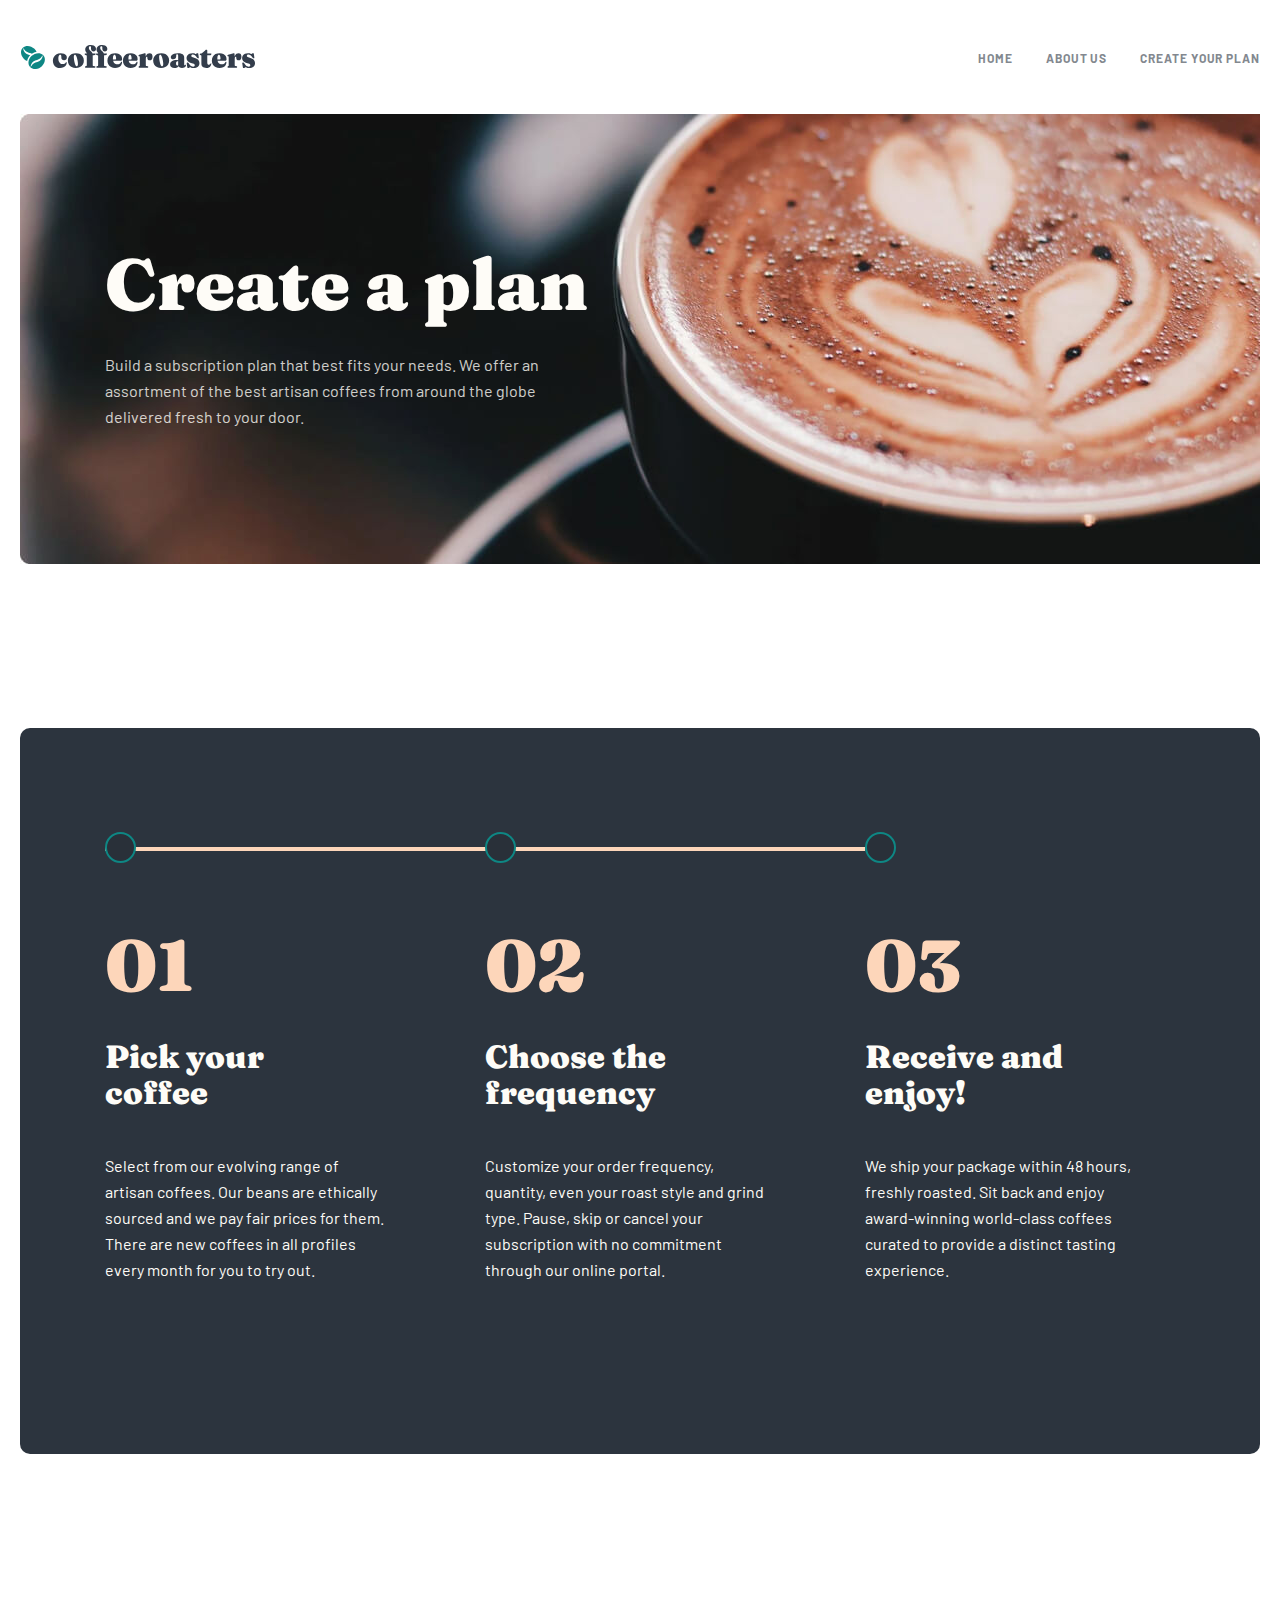
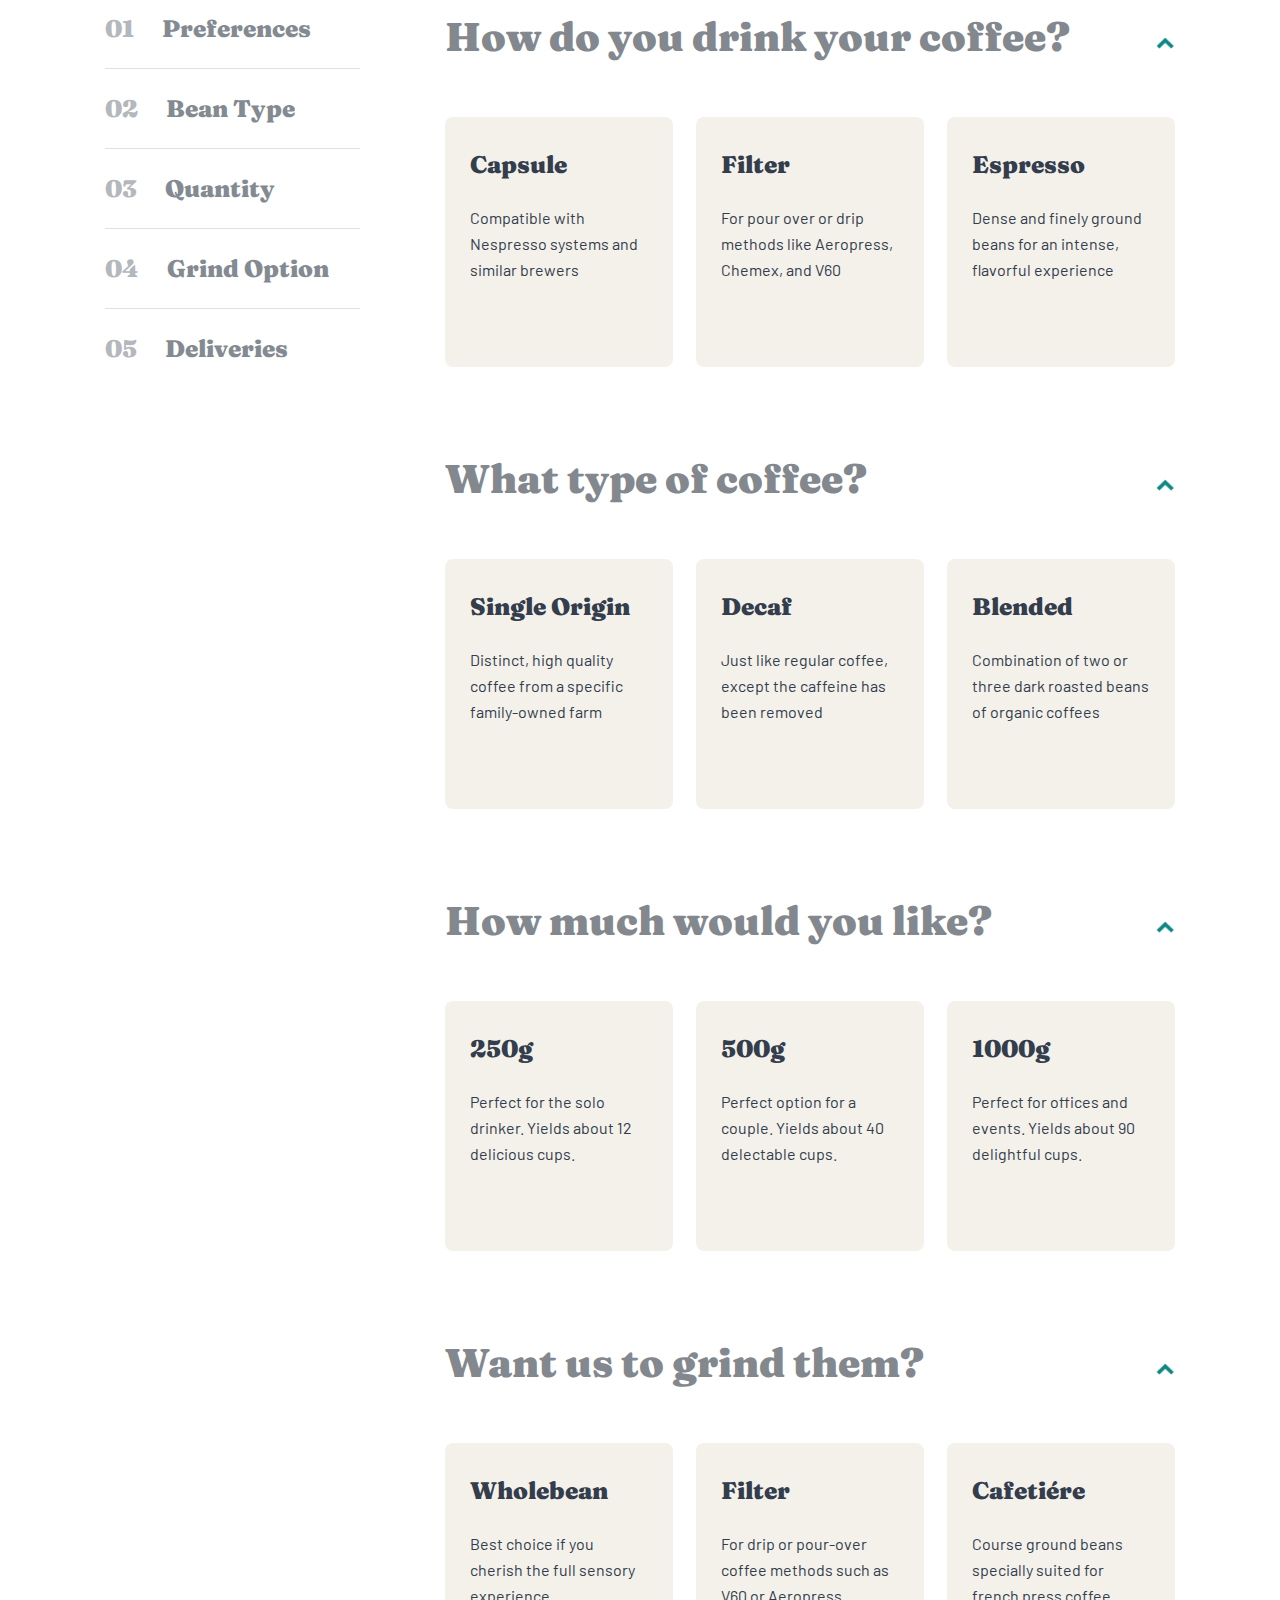
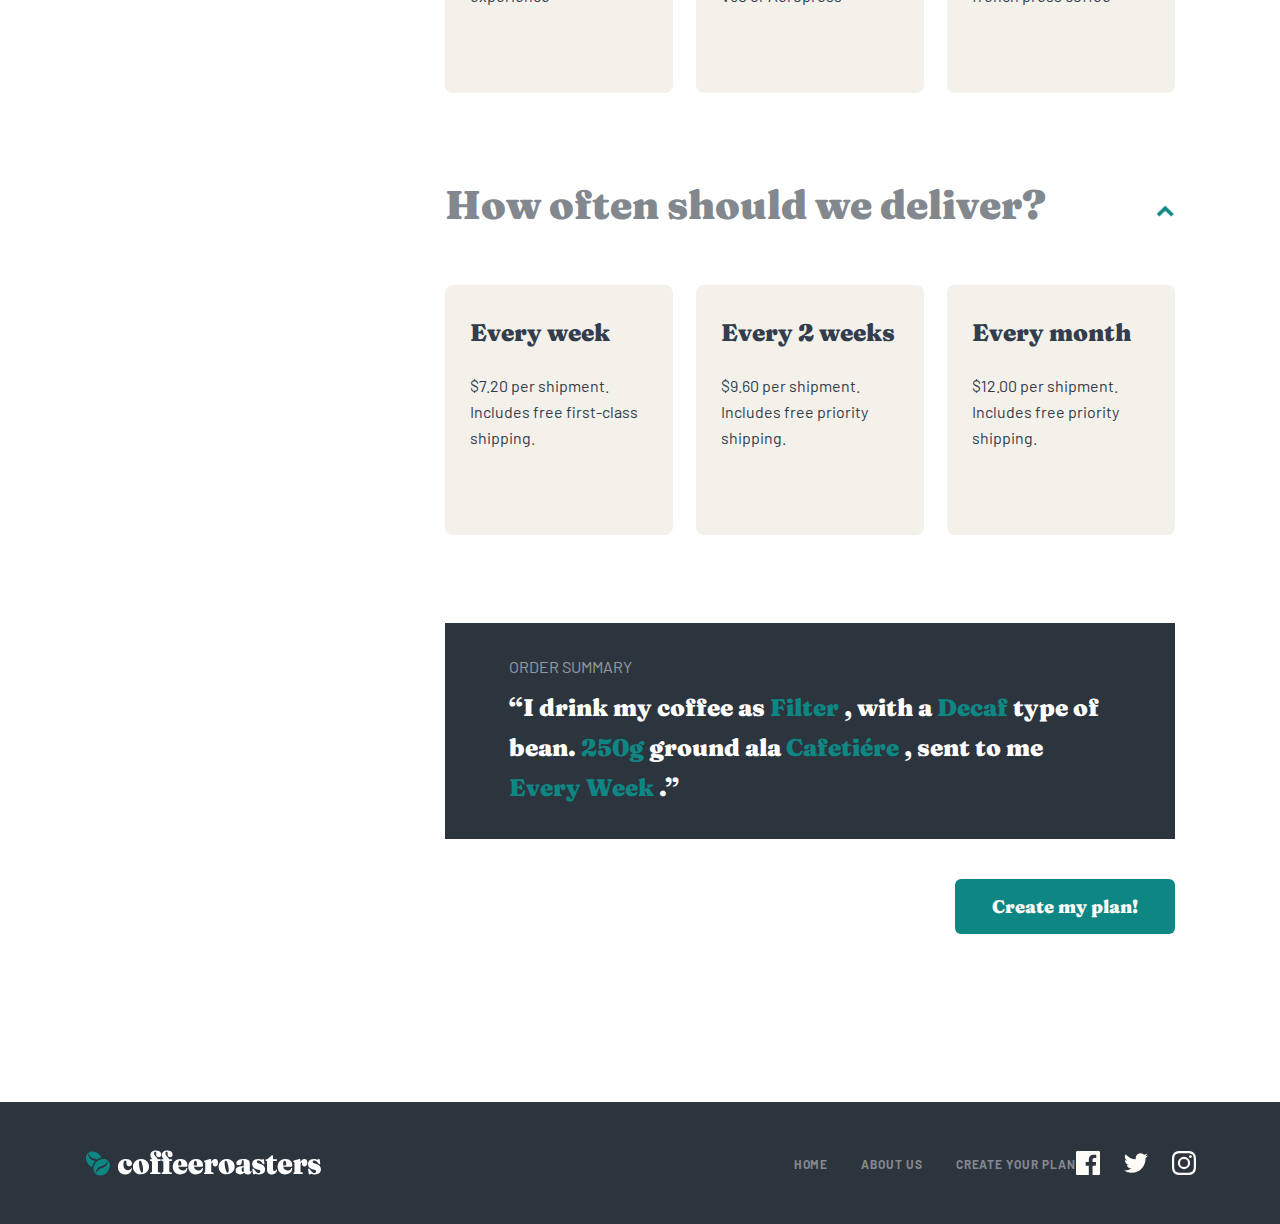
==== create-plan.html @ a774b713 "Add the full project" ====
<!DOCTYPE html>
<html lang="en">
  <head>
    <meta charset="UTF-8" />
    <meta http-equiv="X-UA-Compatible" content="IE=edge" />
    <meta name="viewport" content="width=device-width, initial-scale=1.0" />
    <link rel="stylesheet" href="./css/main.min.css" />
    <title>Document</title>
  </head>
  <body>
    <!-- header part -->
    <header class="header">
      <div class="container">
        <a class="site-logo-link" href="#"
          ><img
            class="site-logo"
            src="./images/logo.svg"
            alt="a logo of cofferoasters displayed two coffe beans"
            width="236"
            height="26"
        /></a>

        <nav class="nav-bar">
          <ul class="nav-bar__list">
            <li class="nav-bar__item">
              <a class="nav-bar__link" href="./index.html">home</a>
            </li>
            <li class="nav-bar__item">
              <a class="nav-bar__link" href="./about-us.html">about us</a>
            </li>
            <li class="nav-bar__item">
              <a class="nav-bar__link" href="/create-plan.html"
                >create your plan</a
              >
            </li>
          </ul>
        </nav>
      </div>
    </header>

    <!-- main part -->
    <main class="site-main">
      <!-- about us part -->
      <section class="create-plan-intro">
        <div class="container">
          <div class="create-plan-wrapper">
            <h2 class="create-plan__heading">Create a plan</h2>

            <p class="create-plan__paragraph">
              Build a subscription plan that best fits your needs. We offer an
              assortment of the best artisan coffees from around the globe
              delivered fresh to your door.
            </p>
          </div>
        </div>
      </section>

      <!-- planning part -->
      <section class="create-planning">
        <div class="container">
          <div class="create-planning-wrapper">
            <ol class="create-planning__list">
              <li class="create-planning__item">
                <span class="create-planning__item__span">01</span>

                <h3 class="create-planning__item__heading">Pick your coffee</h3>

                <p class="create-planning__item__paragraph">
                  Select from our evolving range of artisan coffees. Our beans
                  are ethically sourced and we pay fair prices for them. There
                  are new coffees in all profiles every month for you to try
                  out.
                </p>
              </li>

              <li class="create-planning__item">
                <span class="create-planning__item__span">02</span>

                <h3 class="create-planning__item__heading">
                  Choose the frequency
                </h3>

                <p class="create-planning__item__paragraph">
                  Customize your order frequency, quantity, even your roast
                  style and grind type. Pause, skip or cancel your subscription
                  with no commitment through our online portal.
                </p>
              </li>

              <li class="create-planning__item">
                <span class="create-planning__item__span">03</span>

                <h3 class="create-planning__item__heading">
                  Receive and enjoy!
                </h3>

                <p class="create-planning__item__paragraph">
                  We ship your package within 48 hours, freshly roasted. Sit
                  back and enjoy award-winning world-class coffees curated to
                  provide a distinct tasting experience.
                </p>
              </li>
            </ol>
          </div>
        </div>
      </section>

      <!-- survey part -->
      <section class="survey">
        <div class="container">
          <div class="survey-wrapper">
            <ol class="survey__list">
              <li class="survey__item">
                <a class="survey__link" href="#preferences"
                  ><span class="survey__link__span">01</span>Preferences</a
                >
              </li>

              <li class="survey__item">
                <a class="survey__link" href="#bean-type"
                  ><span class="survey__link__span">02</span>Bean Type</a
                >
              </li>

              <li class="survey__item">
                <a class="survey__link" href="#quantity"
                  ><span class="survey__link__span">03</span>Quantity</a
                >
              </li>

              <li class="survey__item">
                <a class="survey__link" href="#grind-option"
                  ><span class="survey__link__span">04</span>Grind Option</a
                >
              </li>

              <li class="survey__item">
                <a class="survey__link" href="#deliveries"
                  ><span class="survey__link__span">05</span>Deliveries</a
                >
              </li>
            </ol>

            <!-- survey__checkbox part -->
            <div class="survey-form-wrapper">
              <form class="survey-form">
                <!-- how do you drink your coffee -->
                <div class="survey-form__wrapper" id="preferences">
                  <h2 class="survey-form__heading">
                    How do you drink your coffee?
                  </h2>
                  <div class="survey-form-input-wrapper">
                    <div class="survey-form__input-wrapper">
                      <input
                        class="survey-form__input visually-hidden"
                        type="radio"
                        name="how-drink_choice"
                        value="capsule"
                        id="capsule"
                      />
                      <label class="survey-form__label" for="capsule">
                        <span class="survey-form__input-name">Capsule</span>
                        <span class="survey-form__input-text"
                          >Compatible with Nespresso systems and similar
                          brewers</span
                        >
                      </label>
                    </div>

                    <div class="survey-form__input-wrapper">
                      <input
                        class="survey-form__input visually-hidden"
                        type="radio"
                        name="how-drink_choice"
                        value="filter"
                        id="filter"
                      />
                      <label class="survey-form__label" for="filter">
                        <span class="survey-form__input-name">Filter</span>
                        <span class="survey-form__input-text"
                          >For pour over or drip methods like Aeropress, Chemex,
                          and V60</span
                        >
                      </label>
                    </div>

                    <div class="survey-form__input-wrapper">
                      <input
                        class="survey-form__input visually-hidden"
                        type="radio"
                        name="how-drink_choice"
                        value="espresso"
                        id="espresso"
                      />
                      <label class="survey-form__label" for="espresso">
                        <span class="survey-form__input-name">Espresso</span>
                        <span class="survey-form__input-text"
                          >Dense and finely ground beans for an intense,
                          flavorful experience</span
                        >
                      </label>
                    </div>
                  </div>
                </div>
                <!-- what type of coffee? -->
                <div class="survey-form__wrapper" id="bean-type">
                  <h2 class="survey-form__heading">What type of coffee?</h2>
                  <div class="survey-form-input-wrapper">
                    <div class="survey-form__input-wrapper">
                      <input
                        class="survey-form__input visually-hidden"
                        type="radio"
                        name="what-type_choice"
                        value="single-origin"
                        id="single-origin"
                      />
                      <label class="survey-form__label" for="single-origin">
                        <span class="survey-form__input-name"
                          >Single Origin</span
                        >
                        <span class="survey-form__input-text"
                          >Distinct, high quality coffee from a specific
                          family-owned farm</span
                        >
                      </label>
                    </div>

                    <div class="survey-form__input-wrapper">
                      <input
                        class="survey-form__input visually-hidden"
                        type="radio"
                        name="what-type_choice"
                        value="decaf"
                        id="decaf"
                      />
                      <label class="survey-form__label" for="decaf">
                        <span class="survey-form__input-name">Decaf</span>
                        <span class="survey-form__input-text"
                          >Just like regular coffee, except the caffeine has
                          been removed</span
                        >
                      </label>
                    </div>

                    <div class="survey-form__input-wrapper">
                      <input
                        class="survey-form__input visually-hidden"
                        type="radio"
                        name="what-type_choice"
                        value="blended"
                        id="blended"
                      />
                      <label class="survey-form__label" for="blended">
                        <span class="survey-form__input-name">Blended</span>
                        <span class="survey-form__input-text"
                          >Combination of two or three dark roasted beans of
                          organic coffees</span
                        >
                      </label>
                    </div>
                  </div>
                </div>
                <!-- how much would you like -->
                <div class="survey-form__wrapper" id="quantity">
                  <h2 class="survey-form__heading">How much would you like?</h2>
                  <div class="survey-form-input-wrapper">
                    <div class="survey-form__input-wrapper">
                      <input
                        class="survey-form__input visually-hidden"
                        type="radio"
                        name="how-much_choice"
                        value="250g"
                        id="250g"
                      />
                      <label class="survey-form__label" for="250g">
                        <span class="survey-form__input-name">250g</span>
                        <span class="survey-form__input-text"
                          >Perfect for the solo drinker. Yields about 12
                          delicious cups.</span
                        >
                      </label>
                    </div>

                    <div class="survey-form__input-wrapper">
                      <input
                        class="survey-form__input visually-hidden"
                        type="radio"
                        name="how-much_choice"
                        value="500g"
                        id="500g"
                      />
                      <label class="survey-form__label" for="500g">
                        <span class="survey-form__input-name">500g</span>
                        <span class="survey-form__input-text"
                          >Perfect option for a couple. Yields about 40
                          delectable cups.</span
                        >
                      </label>
                    </div>

                    <div class="survey-form__input-wrapper">
                      <input
                        class="survey-form__input visually-hidden"
                        type="radio"
                        name="how-much_choice"
                        value="1000g"
                        id="1000g"
                      />
                      <label class="survey-form__label" for="1000g">
                        <span class="survey-form__input-name">1000g</span>
                        <span class="survey-form__input-text"
                          >Perfect for offices and events. Yields about 90
                          delightful cups.</span
                        >
                      </label>
                    </div>
                  </div>
                </div>
                <!-- want us to grind them -->
                <div class="survey-form__wrapper" id="grind-option">
                  <h2 class="survey-form__heading">Want us to grind them?</h2>
                  <div class="survey-form-input-wrapper">
                    <div class="survey-form__input-wrapper">
                      <input
                        class="survey-form__input visually-hidden"
                        type="radio"
                        name="want-to-grind_choice"
                        value="wholebean"
                        id="wholebean"
                      />
                      <label class="survey-form__label" for="wholebean">
                        <span class="survey-form__input-name">Wholebean</span>
                        <span class="survey-form__input-text"
                          >Best choice if you cherish the full sensory
                          experience</span
                        >
                      </label>
                    </div>

                    <div class="survey-form__input-wrapper">
                      <input
                        class="survey-form__input visually-hidden"
                        type="radio"
                        name="want-to-grind_choice"
                        value="filter-grind"
                        id="filter-grind"
                      />
                      <label class="survey-form__label" for="filter-grind">
                        <span class="survey-form__input-name">Filter</span>
                        <span class="survey-form__input-text"
                          >For drip or pour-over coffee methods such as V60 or
                          Aeropress</span
                        >
                      </label>
                    </div>

                    <div class="survey-form__input-wrapper">
                      <input
                        class="survey-form__input visually-hidden"
                        type="radio"
                        name="want-to-grind_choice"
                        value="cafetiere"
                        id="cafetiere"
                      />
                      <label class="survey-form__label" for="cafetiere">
                        <span class="survey-form__input-name">Cafetiére</span>
                        <span class="survey-form__input-text"
                          >Course ground beans specially suited for french press
                          coffee</span
                        >
                      </label>
                    </div>
                  </div>
                </div>
                <!-- how often should we deliver?-->
                <div class="survey-form__wrapper" id="deliveries">
                  <h2 class="survey-form__heading">
                    How often should we deliver?
                  </h2>
                  <div class="survey-form-input-wrapper">
                    <div class="survey-form__input-wrapper">
                      <input
                        class="survey-form__input visually-hidden"
                        type="radio"
                        name="how-often_choice"
                        value="every-week"
                        id="every-week"
                      />
                      <label class="survey-form__label" for="every-week">
                        <span class="survey-form__input-name">Every week</span>
                        <span class="survey-form__input-text"
                          >$7.20 per shipment. Includes free first-class
                          shipping.</span
                        >
                      </label>
                    </div>

                    <div class="survey-form__input-wrapper">
                      <input
                        class="survey-form__input visually-hidden"
                        type="radio"
                        name="how-often_choice"
                        value="every-two-weeks"
                        id="every-two-weeks"
                      />
                      <label class="survey-form__label" for="every-two-weeks">
                        <span class="survey-form__input-name"
                          >Every 2 weeks</span
                        >
                        <span class="survey-form__input-text"
                          >$9.60 per shipment. Includes free priority
                          shipping.</span
                        >
                      </label>
                    </div>

                    <div class="survey-form__input-wrapper">
                      <input
                        class="survey-form__input visually-hidden"
                        type="radio"
                        name="how-often_choice"
                        value="every-month"
                        id="every-month"
                      />
                      <label class="survey-form__label" for="every-month">
                        <span class="survey-form__input-name">Every month</span>
                        <span class="survey-form__input-text"
                          >$12.00 per shipment. Includes free priority
                          shipping.</span
                        >
                      </label>
                    </div>
                  </div>
                </div>

                <!-- order-summary -->
                <div class="order-summary-wrapper">
                  <p class="order-summary__paragraph">Order Summary</p>

                  <blockquote class="order-summary__blockquote">
                    “I drink my coffee as
                    <span class="order-summary__span">Filter</span> , with a
                    <span class="order-summary__span">Decaf</span>
                    type of bean.
                    <span class="order-summary__span">250g</span> ground ala
                    <span class="order-summary__span">Cafetiére</span> , sent to
                    me <span class="order-summary__span">Every Week</span> .”
                  </blockquote>
                </div>

                <button class="survey-form__button" type="submit">
                  Create my plan!
                </button>
              </form>
            </div>
          </div>
        </div>
      </section>
    </main>
    <!-- footer part -->
    <footer class="footer">
      <div class="container container-small">
        <div class="footer-wrapper">
          <a class="site-logo-link" href="#">
            <img
              class="site-logo"
              src="./images/footer-logo.svg"
              alt="a logo of cofferoasters displayed two coffe beans"
              width="236"
              height="26"
            />
          </a>

          <nav class="nav-bar footer__nav-bar">
            <ul class="nav-bar__list footer__nav-bar__list">
              <li class="nav-bar__item">
                <a
                  class="nav-bar__link footer__nav-bar__link"
                  href="./index.html"
                  >home</a
                >
              </li>
              <li class="nav-bar__item">
                <a
                  class="nav-bar__link footer__nav-bar__link"
                  href="./about-us.html"
                  >about us</a
                >
              </li>
              <li class="nav-bar__item">
                <a
                  class="nav-bar__link footer__nav-bar__link"
                  href="./create-plan.html"
                  >create your plan</a
                >
              </li>
            </ul>
          </nav>

          <ul class="footer__social-list">
            <li class="footer__social-item">
              <a class="footer__social-link" href="#"
                ><img
                  class="footer__social-logo"
                  src="./images/footer-part/facebook.svg"
                  alt="a logo of Facebook"
                  width="24"
                  height="24"
              /></a>
            </li>

            <li class="footer__social-item">
              <a class="footer__social-link" href="#"
                ><img
                  class="footer__social-logo"
                  src="./images/footer-part/twitter.svg"
                  alt="a logo of Twitter"
                  width="24"
                  height="20"
              /></a>
            </li>

            <li class="footer__social-item">
              <a class="footer__social-link" href="#"
                ><img
                  class="footer__social-logo"
                  src="./images/footer-part/instagram.svg"
                  alt="a logo of Instagram"
                  width="24"
                  height="24"
              /></a>
            </li>
          </ul>
        </div>
      </div>
      <!-- footer container -->
    </footer>
  </body>
</html>
---- css/main.min.css ----
*,*::after,*::before{-webkit-box-sizing:border-box;box-sizing:border-box}html{height:100%}body{display:-webkit-box;display:-ms-flexbox;display:flex;-webkit-box-orient:vertical;-webkit-box-direction:normal;-ms-flex-direction:column;flex-direction:column;height:100%;padding:0;margin:0;font-family:Barlow, "Gill Sans", "Gill Sans MT", Calibri, "Trebuchet MS", sans-serif}img{vertical-align:middle}.visually-hidden{clip:rect(0 0 0 0);-webkit-clip-path:inset(50%);clip-path:inset(50%);height:1px;overflow:hidden;position:absolute;white-space:nowrap;width:1px}.container{width:100%;max-width:1320px;padding:0 20px;margin:0 auto}.site-main{-webkit-box-flex:1;-ms-flex-positive:1;flex-grow:1}@font-face{font-family:"Barlow";font-style:normal;font-weight:400;src:local(""),url("../fonts/barlow-v5-latin-regular.woff2") format("woff2"),url("../fonts/barlow-v5-latin-regular.woff") format("woff")}@font-face{font-family:"Barlow";font-style:normal;font-weight:700;src:local(""),url("../fonts/barlow-v5-latin-700.woff2") format("woff2"),url("../fonts/barlow-v5-latin-700.woff") format("woff")}@font-face{font-family:"Fraunces";font-style:normal;font-weight:400;src:local(""),url("../fonts/fraunces-v10-latin-regular.woff2") format("woff2"),url("../fonts/fraunces-v10-latin-regular.woff") format("woff")}@font-face{font-family:"Fraunces";font-style:normal;font-weight:900;src:local(""),url("../fonts/fraunces-v10-latin-900.woff2") format("woff2"),url("../fonts/fraunces-v10-latin-900.woff") format("woff")}/*! normalize.css v8.0.1 | MIT License | github.com/necolas/normalize.css */html{line-height:1.15;-webkit-text-size-adjust:100%}body{margin:0}main{display:block}h1{font-size:2em;margin:.67em 0}hr{-webkit-box-sizing:content-box;box-sizing:content-box;height:0;overflow:visible}pre{font-family:monospace,monospace;font-size:1em}a{background-color:transparent}abbr[title]{border-bottom:none;text-decoration:underline;-webkit-text-decoration:underline dotted;text-decoration:underline dotted}b,strong{font-weight:bolder}code,kbd,samp{font-family:monospace,monospace;font-size:1em}small{font-size:80%}sub,sup{font-size:75%;line-height:0;position:relative;vertical-align:baseline}sub{bottom:-.25em}sup{top:-.5em}img{border-style:none}button,input,optgroup,select,textarea{font-family:inherit;font-size:100%;line-height:1.15;margin:0}button,input{overflow:visible}button,select{text-transform:none}[type=button],[type=reset],[type=submit],button{-webkit-appearance:button}[type=button]::-moz-focus-inner,[type=reset]::-moz-focus-inner,[type=submit]::-moz-focus-inner,button::-moz-focus-inner{border-style:none;padding:0}[type=button]:-moz-focusring,[type=reset]:-moz-focusring,[type=submit]:-moz-focusring,button:-moz-focusring{outline:1px dotted ButtonText}fieldset{padding:.35em .75em .625em}legend{-webkit-box-sizing:border-box;box-sizing:border-box;color:inherit;display:table;max-width:100%;padding:0;white-space:normal}progress{vertical-align:baseline}textarea{overflow:auto}[type=checkbox],[type=radio]{-webkit-box-sizing:border-box;box-sizing:border-box;padding:0}[type=number]::-webkit-inner-spin-button,[type=number]::-webkit-outer-spin-button{height:auto}[type=search]{-webkit-appearance:textfield;outline-offset:-2px}[type=search]::-webkit-search-decoration{-webkit-appearance:none}::-webkit-file-upload-button{-webkit-appearance:button;font:inherit}details{display:block}summary{display:list-item}template{display:none}[hidden]{display:none}.header{padding:44px 0}.header .container{display:-webkit-box;display:-ms-flexbox;display:flex;-webkit-box-align:center;-ms-flex-align:center;align-items:center}.site-logo-link{z-index:12;width:100px;max-width:236px;margin-right:auto}.site-logo{vertical-align:middle}.nav-bar__list{display:-webkit-box;display:-ms-flexbox;display:flex;margin:0;padding:0;list-style-type:none}.nav-bar__link{margin-left:33px;text-decoration:none;font-style:normal;font-weight:bold;font-size:12px;line-height:15px;letter-spacing:0.923077px;text-transform:uppercase;color:#83888f}.hamburger-btn{z-index:13;background-color:transparent;border:none;cursor:pointer;display:none}.exit-icon{display:none}@media only screen and (max-width: 610px){.site-logo{width:163px;height:18px}.nav-bar__list{display:none}.hamburger-btn{display:block}.header--adaptive .nav-bar{display:block;position:fixed;z-index:10;top:0;right:0;left:0;bottom:0;padding-top:130px;background:-webkit-gradient(linear, left top, left bottom, from(rgba(254,252,247,0.504981)), color-stop(55.94%, #fefcf7));background:linear-gradient(180deg, rgba(254,252,247,0.504981) 0%, #fefcf7 55.94%);-webkit-transform:matrix(1, 0, 0, -1, 0, 0);transform:matrix(1, 0, 0, -1, 0, 0)}.header--adaptive .nav-bar__list{display:-webkit-box;display:-ms-flexbox;display:flex;-webkit-box-orient:vertical;-webkit-box-direction:normal;-ms-flex-direction:column;flex-direction:column;-webkit-transform:rotateX(180deg);transform:rotateX(180deg);text-align:center}.header--adaptive .nav-bar .nav-bar__link{z-index:15;display:inline-block;margin:0;margin-bottom:32px;font-family:Fraunces, "Times New Roman", Times, serif;font-style:normal;font-weight:900;font-size:24px;line-height:32px;text-align:center;color:#333d4b}.header--adaptive .hamburger-icon{display:none}.header--adaptive .exit-icon{display:block}}.intro-wrapper{margin-bottom:136px;padding:117px 0;padding-left:85px;background-image:url(../images/intro-background.jpg);background-repeat:no-repeat;background-size:cover;background-position:top;border-radius:10px}.intro__heading{width:100%;max-width:493px;margin:0;margin-bottom:32px;padding:0;font-family:Fraunces, "Times New Roman", Times, serif;font-style:normal;font-weight:900;font-size:72px;line-height:72px;color:#fefcf7}.intro__paragraph{width:100%;max-width:400px;margin:0;margin-bottom:56px;padding:0;font-style:normal;font-weight:normal;font-size:16px;line-height:26px;color:#fefcf7;mix-blend-mode:normal;opacity:0.8}.planning-link{display:inline-block;padding:15px 31px;font-family:Fraunces, "Times New Roman", Times, serif;font-style:normal;font-weight:900;font-size:18px;line-height:25px;text-decoration:none;text-align:center;color:#fefcf7;background:#0e8784;border-radius:6px}@media only screen and (-webkit-min-device-pixel-ratio: 2), only screen and (min--moz-device-pixel-ratio: 2), only screen and (min-device-pixel-ratio: 2), only screen and (min-resolution: 192dpi), only screen and (min-resolution: 2dppx){.intro-wrapper{background-image:url(../images/intro-background@2x.jpg)}}@media only screen and (max-width: 768px){.intro-wrapper{margin-bottom:144px;padding:104px 58px}.intro__heading{font-size:48px;line-height:48px;margin-bottom:24px}.intro__paragraph{margin-bottom:40px;font-size:15px;line-height:25px}}@media only screen and (max-width: 500px){.intro-wrapper{margin-bottom:120px;padding:100px 24px}.intro__heading{font-size:40px;line-height:40px}.intro__paragraph{font-size:15px;line-height:25px}.planning-link{display:block;margin:0 auto;width:217px}}@media only screen and (max-width: 375px){.intro__heading{font-size:32px;line-height:32px}}.collection{margin-bottom:158px}.container-small{width:100%;max-width:1151px}.collection__list{padding:0;margin:0 -15px;padding-top:126px;display:-webkit-box;display:-ms-flexbox;display:flex;-ms-flex-wrap:wrap;flex-wrap:wrap;-webkit-box-align:end;-ms-flex-align:end;align-items:flex-end;-webkit-box-pack:center;-ms-flex-pack:center;justify-content:center;list-style:none;background-image:url(../images/collection-part/collection-background.svg);background-repeat:no-repeat;background-size:contain;background-position:top 0}.collection__item{margin:0 15px;margin-bottom:30px}.collection__image{vertical-align:middle;margin-bottom:48px}.item-info-wrapper{width:100%;max-width:253px}.collection__heading{margin:0;margin:24px 0;padding:0;font-family:Fraunces, "Times New Roman", Times, serif;font-style:normal;font-weight:900;font-size:24px;line-height:32px;text-align:center;color:#333d4b;text-shadow:0px 4px 4px rgba(0,0,0,0.25)}.collection__paragraph{margin:0;padding:0;font-style:normal;font-weight:normal;font-size:16px;line-height:26px;text-align:center;color:#333d4b}@media only screen and (max-width: 768px){.collection{margin-bottom:129px}.container-small{width:100%;max-width:689px}.collection__list{-webkit-box-orient:vertical;-webkit-box-direction:normal;-ms-flex-direction:column;flex-direction:column;-webkit-box-align:center;-ms-flex-align:center;align-items:center;padding-top:70px}.collection__item{display:-webkit-box;display:-ms-flexbox;display:flex;text-align:center}.collection__image{margin:0;margin-right:36px}.item-info-wrapper{width:100%;max-width:282px;vertical-align:middle}.collection__paragraph{font-size:15px;line-height:25px}}@media only screen and (max-width: 460px){.collection{margin-bottom:120px}.container-small{width:100%;max-width:335px}.collection__list{-webkit-box-orient:vertical;-webkit-box-direction:normal;-ms-flex-direction:column;flex-direction:column;-webkit-box-align:center;-ms-flex-align:center;align-items:center;padding-top:85px}.collection__item{display:-webkit-box;display:-ms-flexbox;display:flex;-webkit-box-orient:vertical;-webkit-box-direction:normal;-ms-flex-direction:column;flex-direction:column;-webkit-box-align:center;-ms-flex-align:center;align-items:center;margin-bottom:48px}.collection__image{width:100%;max-width:200px;height:100%;max-height:151px;margin:0;margin-bottom:24px}.item-info-wrapper{width:100%;max-width:282px;vertical-align:middle}.collection__heading{margin:0;margin-bottom:16px}.collection__paragraph{font-size:15px;line-height:25px}}.about-us-wrapper{margin-bottom:168px;padding:137px 85px;background-image:url(../images/about-us-page/about-us-intro.jpg);background-repeat:no-repeat;background-size:cover;border-radius:10px}.about-us__heading{margin:0;margin-bottom:24px;font-family:Fraunces, "Times New Roman", Times, serif;font-style:normal;font-weight:900;font-size:40px;line-height:48px;color:#fefcf7}.about-us__paragraph{margin:0;width:445px;font-size:16px;line-height:26px;color:#fefcf7}@media only screen and (-webkit-min-device-pixel-ratio: 2), only screen and (min--moz-device-pixel-ratio: 2), only screen and (min-device-pixel-ratio: 2), only screen and (min-resolution: 192dpi), only screen and (min-resolution: 2dppx){.about-us-wrapper{background-image:url(../../images/about-us-page/about-us-intro@2x.jpg)}}.commitment-wrapper{display:-webkit-box;display:-ms-flexbox;display:flex;-webkit-box-align:center;-ms-flex-align:center;align-items:center;-webkit-box-pack:justify;-ms-flex-pack:justify;justify-content:space-between;margin-bottom:244px;padding:0 85px}.commitment-wrapper::before{display:inline-block;width:445px;height:520px;background-image:url(../images/about-us-page/commitment-part.jpg);background-repeat:no-repeat;background-size:cover;content:""}.commitment-info-wrapper{width:540px}.commitment-info__heading{margin:0;margin-bottom:32px;font-family:Fraunces, "Times New Roman", Times, serif;font-style:normal;font-weight:900;font-size:40px;line-height:48px;color:#333d4b}.commitment-info__paragraph{margin:0;font-size:16px;line-height:26px;color:#333d4b;mix-blend-mode:normal;opacity:0.8}@media only screen and (-webkit-min-device-pixel-ratio: 2), only screen and (min--moz-device-pixel-ratio: 2), only screen and (min-device-pixel-ratio: 2), only screen and (min-resolution: 192dpi), only screen and (min-resolution: 2dppx){.commitment-wrapper::before{background-image:url(../images/about-us-page/commitment-part@2x.jpg)}}.features{margin-bottom:351px}.features-wrapper{position:relative;z-index:1;padding-top:112px;padding-bottom:317px;background-color:#2c343e;border-radius:10px}.features__heading{margin:0;margin-bottom:32px;font-family:Fraunces, "Times New Roman", Times, serif;font-style:normal;font-weight:900;font-size:40px;line-height:48px;text-align:center;color:#fefcf7}.features__paragraph{margin:0 auto;width:100%;max-width:540px;font-style:normal;font-weight:normal;font-size:16px;line-height:26px;text-align:center;color:#fefcf7;mix-blend-mode:normal;opacity:0.8}.features__list{width:100%;position:absolute;left:50%;top:100%;-webkit-transform:translate(-50%, -50%);transform:translate(-50%, -50%);display:-webkit-box;display:-ms-flexbox;display:flex;-ms-flex-wrap:wrap;flex-wrap:wrap;-webkit-box-pack:center;-ms-flex-pack:center;justify-content:center;margin:0 auto;padding:0;list-style-type:none}.features__item{width:100%;max-width:350px;margin:0 15px;margin-bottom:24px;padding-top:72px;padding-right:48px;padding-left:48px;padding-bottom:48px;background:#0e8784;border-radius:8px}.features__item::before{display:block;margin:0 auto;width:72px;height:72px;margin-bottom:56px;background-repeat:no-repeat;background-size:contain;content:""}.quality::before{background-image:url(../images/features-part/coffee.svg)}.benefits::before{background-image:url(../images/features-part/prize.svg)}.shipping::before{background-image:url(../images/features-part/deliver.svg)}.features__item__heading{margin:0;margin-bottom:24px;font-family:Fraunces, "Times New Roman", Times, serif;font-style:normal;font-weight:900;font-size:24px;line-height:32px;text-align:center;color:#fefcf7}.features__item__paragraph{margin:0 auto;width:100%;max-width:255px;font-style:normal;font-weight:normal;font-size:16px;line-height:26px;text-align:center;color:#fefcf7}@media only screen and (max-width: 1179px){.features{margin-bottom:551px}.features-wrapper{padding-bottom:481px}}@media only screen and (max-width: 810px){.features{margin-bottom:531px}.features-wrapper{padding-top:71px;padding-left:74px;padding-right:74px}.features__heading{margin-bottom:24px;font-size:32px}.features__item__paragraph{margin-bottom:70px;font-size:15px;line-height:25px}.features__item{display:-webkit-box;display:-ms-flexbox;display:flex;-webkit-box-align:center;-ms-flex-align:center;align-items:center;-webkit-box-pack:space-evenly;-ms-flex-pack:space-evenly;justify-content:space-evenly;max-width:573px;margin:0;margin-bottom:24px}.features__item::before{display:block;margin:0 auto;width:56px;height:56px;margin:0;margin-right:55px;content:""}.features__item__heading{margin-bottom:16px}.features__item__paragraph{margin:0;font-size:15px;line-height:25px}}@media only screen and (max-width: 625px){.features{margin-bottom:717px}.features-wrapper{padding-top:64px;padding-left:24px;padding-right:24px;padding-bottom:664px}.features__heading{font-size:28px;line-height:28px}.features__item__paragraph{font-size:15px;line-height:25px;margin:0;margin-bottom:64px}.features__list{-webkit-box-orient:vertical;-webkit-box-direction:normal;-ms-flex-direction:column;flex-direction:column;-webkit-box-align:center;-ms-flex-align:center;align-items:center}.features__item{margin:0;margin-bottom:24px;padding:70px 30px 50px 30px;-webkit-box-orient:vertical;-webkit-box-direction:normal;-ms-flex-direction:column;flex-direction:column;-webkit-box-align:center;-ms-flex-align:center;align-items:center;max-width:279px}.features__item::before{margin:0 auto;margin-bottom:55px;width:72px;height:72px;content:""}.features__item__heading{margin-bottom:24px}.features__item__paragraph{margin:0;font-size:16px;line-height:26px}}.footer{padding:48px 0;background-color:#2c343e}.footer-wrapper{display:-webkit-box;display:-ms-flexbox;display:flex;-webkit-box-align:center;-ms-flex-align:center;align-items:center;-webkit-box-pack:justify;-ms-flex-pack:justify;justify-content:space-between}.footer-logo-link{margin-right:103px}.footer__nav-bar__list{display:-webkit-box;display:-ms-flexbox;display:flex;margin:0;padding:0;list-style-type:none}.footer__nav-bar__item+.footer__nav-bar__item{margin-left:33px}.footer__nav-bar__link{text-decoration:none;font-style:normal;font-weight:bold;font-size:12px;line-height:15px;letter-spacing:0.923077px;text-transform:uppercase;color:#83888f}.footer__nav-bar__link:hover{color:#fefcf7}.footer__social-list{margin:0;padding:0;display:-webkit-box;display:-ms-flexbox;display:flex;-webkit-box-align:center;-ms-flex-align:center;align-items:center;list-style-type:none}.footer__social-item{margin:0;padding:0}.footer__social-item+.footer__social-item{margin-left:24px}.footer__social-logo{vertical-align:middle}@media only screen and (max-width: 840px){.container-small{width:100%}.footer-wrapper{-webkit-box-orient:vertical;-webkit-box-direction:normal;-ms-flex-direction:column;flex-direction:column;-webkit-box-align:center;-ms-flex-align:center;align-items:center}.footer-logo-link{width:240px;margin:0 auto;margin-bottom:30px}.footer__nav-bar__list{margin-bottom:65px}}@media only screen and (max-width: 360px){.footer-logo-link{margin-bottom:48px}.footer-site-logo{width:217px;height:24px}.footer__nav-bar__list{-webkit-box-orient:vertical;-webkit-box-direction:normal;-ms-flex-direction:column;flex-direction:column;-webkit-box-align:center;-ms-flex-align:center;align-items:center;margin-bottom:50px}.footer__nav-bar__item+.footer__nav-bar__item{margin:0;margin-top:24px}}.header{padding:44px 0}.header .container{display:-webkit-box;display:-ms-flexbox;display:flex;-webkit-box-align:center;-ms-flex-align:center;align-items:center}.site-logo-link{z-index:12;width:100px;max-width:236px;margin-right:auto}.site-logo{vertical-align:middle}.nav-bar__list{display:-webkit-box;display:-ms-flexbox;display:flex;margin:0;padding:0;list-style-type:none}.nav-bar__link{margin-left:33px;text-decoration:none;font-style:normal;font-weight:bold;font-size:12px;line-height:15px;letter-spacing:0.923077px;text-transform:uppercase;color:#83888f}.hamburger-btn{z-index:13;background-color:transparent;border:none;cursor:pointer;display:none}.exit-icon{display:none}@media only screen and (max-width: 610px){.site-logo{width:163px;height:18px}.nav-bar__list{display:none}.hamburger-btn{display:block}.header--adaptive .nav-bar{display:block;position:fixed;z-index:10;top:0;right:0;left:0;bottom:0;padding-top:130px;background:-webkit-gradient(linear, left top, left bottom, from(rgba(254,252,247,0.504981)), color-stop(55.94%, #fefcf7));background:linear-gradient(180deg, rgba(254,252,247,0.504981) 0%, #fefcf7 55.94%);-webkit-transform:matrix(1, 0, 0, -1, 0, 0);transform:matrix(1, 0, 0, -1, 0, 0)}.header--adaptive .nav-bar__list{display:-webkit-box;display:-ms-flexbox;display:flex;-webkit-box-orient:vertical;-webkit-box-direction:normal;-ms-flex-direction:column;flex-direction:column;-webkit-transform:rotateX(180deg);transform:rotateX(180deg);text-align:center}.header--adaptive .nav-bar .nav-bar__link{z-index:15;display:inline-block;margin:0;margin-bottom:32px;font-family:Fraunces, "Times New Roman", Times, serif;font-style:normal;font-weight:900;font-size:24px;line-height:32px;text-align:center;color:#333d4b}.header--adaptive .hamburger-icon{display:none}.header--adaptive .exit-icon{display:block}}.headquarters-wrapper{margin-bottom:168px}.headquarters__heading{margin:0;margin-bottom:72px;font-family:Fraunces, "Times New Roman", Times, serif;font-style:normal;font-weight:900;font-size:24px;line-height:32px;color:#83888f}.headquarters__list{display:-webkit-box;display:-ms-flexbox;display:flex;margin:0;padding:0;list-style-type:none}.headquarters__item{width:285px;margin-right:95px}.headquarters__item::before{display:inline-block;width:52px;height:52px;margin-bottom:45px;background-repeat:no-repeat;content:""}.uk::before{background-image:url(../images/about-us-page/uk.svg);background-size:41px 49px}.canada::before{background-image:url(../images/about-us-page/canada.svg);background-size:52px 50px}.australia::before{background-image:url(../images/about-us-page/australia.svg);background-size:49px 44px}.headquarters__item__heading{margin:0;margin-bottom:24px;font-family:Fraunces, "Times New Roman", Times, serif;font-style:normal;font-weight:900;font-size:32px;line-height:36px;color:#333d4b}.headquarters__item__address-list{margin:0;padding:0;list-style-type:none}.headquarters__item__address-item{font-size:16px;line-height:26px;color:#333d4b}.intro-wrapper{margin-bottom:136px;padding:117px 0;padding-left:85px;background-image:url(../images/intro-background.jpg);background-repeat:no-repeat;background-size:cover;background-position:top;border-radius:10px}.intro__heading{width:100%;max-width:493px;margin:0;margin-bottom:32px;padding:0;font-family:Fraunces, "Times New Roman", Times, serif;font-style:normal;font-weight:900;font-size:72px;line-height:72px;color:#fefcf7}.intro__paragraph{width:100%;max-width:400px;margin:0;margin-bottom:56px;padding:0;font-style:normal;font-weight:normal;font-size:16px;line-height:26px;color:#fefcf7;mix-blend-mode:normal;opacity:0.8}.planning-link{display:inline-block;padding:15px 31px;font-family:Fraunces, "Times New Roman", Times, serif;font-style:normal;font-weight:900;font-size:18px;line-height:25px;text-decoration:none;text-align:center;color:#fefcf7;background:#0e8784;border-radius:6px}@media only screen and (-webkit-min-device-pixel-ratio: 2), only screen and (min--moz-device-pixel-ratio: 2), only screen and (min-device-pixel-ratio: 2), only screen and (min-resolution: 192dpi), only screen and (min-resolution: 2dppx){.intro-wrapper{background-image:url(../images/intro-background@2x.jpg)}}@media only screen and (max-width: 768px){.intro-wrapper{margin-bottom:144px;padding:104px 58px}.intro__heading{font-size:48px;line-height:48px;margin-bottom:24px}.intro__paragraph{margin-bottom:40px;font-size:15px;line-height:25px}}@media only screen and (max-width: 500px){.intro-wrapper{margin-bottom:120px;padding:100px 24px}.intro__heading{font-size:40px;line-height:40px}.intro__paragraph{font-size:15px;line-height:25px}.planning-link{display:block;margin:0 auto;width:217px}}@media only screen and (max-width: 375px){.intro__heading{font-size:32px;line-height:32px}}.planning-wrapper{margin-bottom:200px}.planning__heading{margin:0;margin-bottom:95px;font-family:Fraunces, "Times New Roman", Times, serif;font-style:normal;font-weight:900;font-size:24px;line-height:32px;color:#83888f}.planning__list{position:relative;z-index:1;display:-webkit-box;display:-ms-flexbox;display:flex;-webkit-box-align:start;-ms-flex-align:start;align-items:flex-start;margin:0;margin-bottom:64px;padding:0;list-style-type:none}.planning__list::before{position:absolute;top:0px;display:inline-block;width:100%;max-width:67%;height:1px;background-color:#fdd6ba;border:2px solid #fdd6ba;content:""}.planning__item{position:relative;z-index:1;width:100%;max-width:285px;margin-right:95px;padding-top:82px}.planning__item::before{position:absolute;top:-15.5px;display:inline-block;width:31px;height:31px;background:#fefcf7;border:2px solid #0e8784;border-radius:50%;content:""}.planning__item__span{display:inline-block;margin-bottom:38px;font-family:Fraunces, "Times New Roman", Times, serif;font-style:normal;font-weight:900;font-size:72px;line-height:72px;color:#fdd6ba}.planning__item__heading{width:100%;max-width:255px;margin:0;margin-bottom:42px;font-family:Fraunces, "Times New Roman", Times, serif;font-style:normal;font-weight:900;font-size:32px;line-height:36px;color:#333d4b}.planning__item__paragraph{margin:0;font-style:normal;font-weight:normal;font-size:16px;line-height:26px;color:#333d4b}@media only screen and (max-width: 768px){.container-small{max-width:688px}.planning-wrapper{margin-bottom:144px}.planning__heading{margin-bottom:55px}.planning__list{margin-bottom:44px}.planning__item{margin-right:10px}.planning__item__heading{margin-bottom:38px;font-size:28px;line-height:32px}}@media only screen and (max-width: 565px){.container-small{width:100%}.planning-wrapper{margin-bottom:120px}.planning__heading{margin-bottom:80px;text-align:center}.planning__list{-webkit-box-orient:vertical;-webkit-box-direction:normal;-ms-flex-direction:column;flex-direction:column;-webkit-box-align:center;-ms-flex-align:center;align-items:center;margin-bottom:23px}.planning__list::before{display:none}.planning__item{margin:0;margin-bottom:56px;padding-top:0;text-align:center}.planning__item::before{display:none}.planning__item__heading{width:100%;margin:0 auto;margin-bottom:24px;text-align:center}}.quality-wrapper{position:relative;z-index:1;display:-webkit-box;display:-ms-flexbox;display:flex;-webkit-box-align:center;-ms-flex-align:center;align-items:center;-webkit-box-pack:justify;-ms-flex-pack:justify;justify-content:space-between;margin-bottom:168px;padding-top:100px;padding-left:85px;padding-bottom:176px;background-color:#2c343e;border-radius:10px}.quality-wrapper::after{position:absolute;right:85px;bottom:88px;display:inline-block;width:445px;height:474px;background-image:url(../images/about-us-page/quality-part.jpg);background-repeat:no-repeat;background-size:cover;border-radius:8px;content:""}.quality-info-wrapper{width:540px}.quality-info__heading{margin:0;margin-bottom:32px;font-family:Fraunces, "Times New Roman", Times, serif;font-style:normal;font-weight:900;font-size:40px;line-height:48px;color:#fefcf7}.quality-info__paragraph{margin:0;font-size:16px;line-height:26px;color:#fefcf7;mix-blend-mode:normal;opacity:0.8}@media only screen and (-webkit-min-device-pixel-ratio: 2), only screen and (min--moz-device-pixel-ratio: 2), only screen and (min-device-pixel-ratio: 2), only screen and (min-resolution: 192dpi), only screen and (min-resolution: 2dppx){.quality-wrapper::after{background-image:url(../images/about-us-page/quality-part@2x.jpg)}}.create-plan-wrapper{height:450px;margin-bottom:164px;padding-top:134px;padding-left:85px;padding-bottom:134px;background-image:url(../images/create-plan-page/create-plan-intro.jpg);background-repeat:no-repeat;background-size:cover}.create-plan__heading{margin:0;margin-bottom:32px;font-family:Fraunces, "Times New Roman", Times, serif;font-style:normal;font-weight:900;font-size:72px;line-height:72px;color:#fefcf7}.create-plan__paragraph{width:445px;margin:0;font-size:16px;line-height:26px;color:#fefcf7;mix-blend-mode:normal;opacity:0.8}.create-planning-wrapper{margin-bottom:159px;padding-top:119px;padding-bottom:107px;padding-left:85px;background-color:#2c343e;border-radius:10px}.create-planning__list{position:relative;z-index:1;display:-webkit-box;display:-ms-flexbox;display:flex;-webkit-box-align:start;-ms-flex-align:start;align-items:flex-start;margin:0;margin-bottom:64px;padding:0;list-style-type:none}.create-planning__list::before{position:absolute;top:0px;display:inline-block;width:760px;height:1px;background-color:#fdd6ba;border:2px solid #fdd6ba;content:""}.create-planning__item{position:relative;z-index:1;width:285px;margin-right:95px;padding-top:82px}.create-planning__item::before{position:absolute;top:-15.5px;display:inline-block;width:31px;height:31px;background:#293039;border:2px solid #0e8784;border-radius:50%;content:""}.create-planning__item__span{display:inline-block;margin-bottom:38px;font-family:Fraunces, "Times New Roman", Times, serif;font-style:normal;font-weight:900;font-size:72px;line-height:72px;color:#fdd6ba}.create-planning__item__heading{width:255px;margin:0;margin-bottom:42px;font-family:Fraunces, "Times New Roman", Times, serif;font-style:normal;font-weight:900;font-size:32px;line-height:36px;color:#fefcf7}.create-planning__item__paragraph{margin:0;font-style:normal;font-weight:normal;font-size:16px;line-height:26px;color:#fefcf7}@media only screen and (-webkit-min-device-pixel-ratio: 2), only screen and (min--moz-device-pixel-ratio: 2), only screen and (min-device-pixel-ratio: 2), only screen and (min-resolution: 192dpi), only screen and (min-resolution: 2dppx){.create-plan-wrapper{background-image:url(../images/create-plan-page/create-plan-intro@2x.jpg)}}.survey-wrapper{display:-webkit-box;display:-ms-flexbox;display:flex;-webkit-box-pack:space-evenly;-ms-flex-pack:space-evenly;justify-content:space-evenly;-webkit-box-align:start;-ms-flex-align:start;align-items:flex-start}.survey__list{margin:0;padding:0;list-style-type:none}.survey__item{position:relative;z-index:1;padding:24px 0}.survey__item:first-child{padding-top:0}.survey__item::after{position:absolute;bottom:0;left:0;display:inline-block;width:255px;height:1px;background-color:#83888f;mix-blend-mode:normal;opacity:0.25;content:""}.survey__item:last-child::after{background-color:white}.survey__link{display:inline-block;width:255px;text-decoration:none;font-family:Fraunces, "Times New Roman", Times, serif;font-style:normal;font-weight:900;font-size:24px;line-height:32px;color:#333d4b;opacity:0.6}.survey__link__span{padding-right:28px;color:#83888f}.survey-form__wrapper{margin-bottom:88px}.survey-form__heading{position:relative;z-index:1;margin:0;margin-bottom:56px;font-family:Fraunces, "Times New Roman", Times, serif;font-style:normal;font-weight:900;font-size:40px;line-height:48px;color:#83888f}.survey-form__heading::after{position:absolute;right:0;top:50%;display:inline-block;width:19px;height:12px;background-image:url(../../images/create-plan-page/radio-part-icon.png);background-repeat:no-repeat;background-size:18px 12px;content:""}.survey-form-input-wrapper{display:-webkit-box;display:-ms-flexbox;display:flex}.survey-form__input-wrapper{margin-right:23px}.survey-form__input-wrapper:last-child{margin-right:0}.survey-form__input:checked+.survey-form__label{background-color:#0e8784}.survey-form__input:checked+.survey-form__label span{color:white}.survey-form__label{display:inline-block;width:228px;height:250px;padding:32px 25px;background-color:#f4f1eb;border-radius:8px}.survey-form__input-name{display:block;margin:0;margin-bottom:24px;font-family:Fraunces, "Times New Roman", Times, serif;font-style:normal;font-weight:900;font-size:24px;line-height:32px;color:#333d4b}.survey-form__input-text{display:inline-block;font-size:16px;line-height:26px;color:#333d4b}.order-summary-wrapper{width:730px;margin-bottom:40px;padding:31px 64px;background-color:#2c343e}.order-summary__paragraph{margin:0;margin-bottom:8px;font-size:16px;line-height:26px;text-transform:uppercase;color:#ffffff;mix-blend-mode:normal;opacity:0.5}.order-summary__blockquote{margin:0;font-family:Fraunces, "Times New Roman", Times, serif;font-style:normal;font-weight:900;font-size:24px;line-height:40px;color:#ffffff}.order-summary__span{color:#0e8784}.survey-form__button{display:block;width:220px;margin-bottom:168px;margin-left:auto;padding:15px 35px;font-family:Fraunces, "Times New Roman", Times, serif;font-style:normal;font-weight:900;font-size:18px;line-height:25px;text-align:center;color:#fefcf7;background-color:#0e8784;border-radius:6px;border:none}@media only screen and (-webkit-min-device-pixel-ratio: 2), only screen and (min--moz-device-pixel-ratio: 2), only screen and (min-device-pixel-ratio: 2), only screen and (min-resolution: 192dpi), only screen and (min-resolution: 2dppx){.survey-form__heading::after{background-image:url(../../images/create-plan-page/radio-part-icon@2x.png)}}
/*# sourceMappingURL=main.min.css.map */
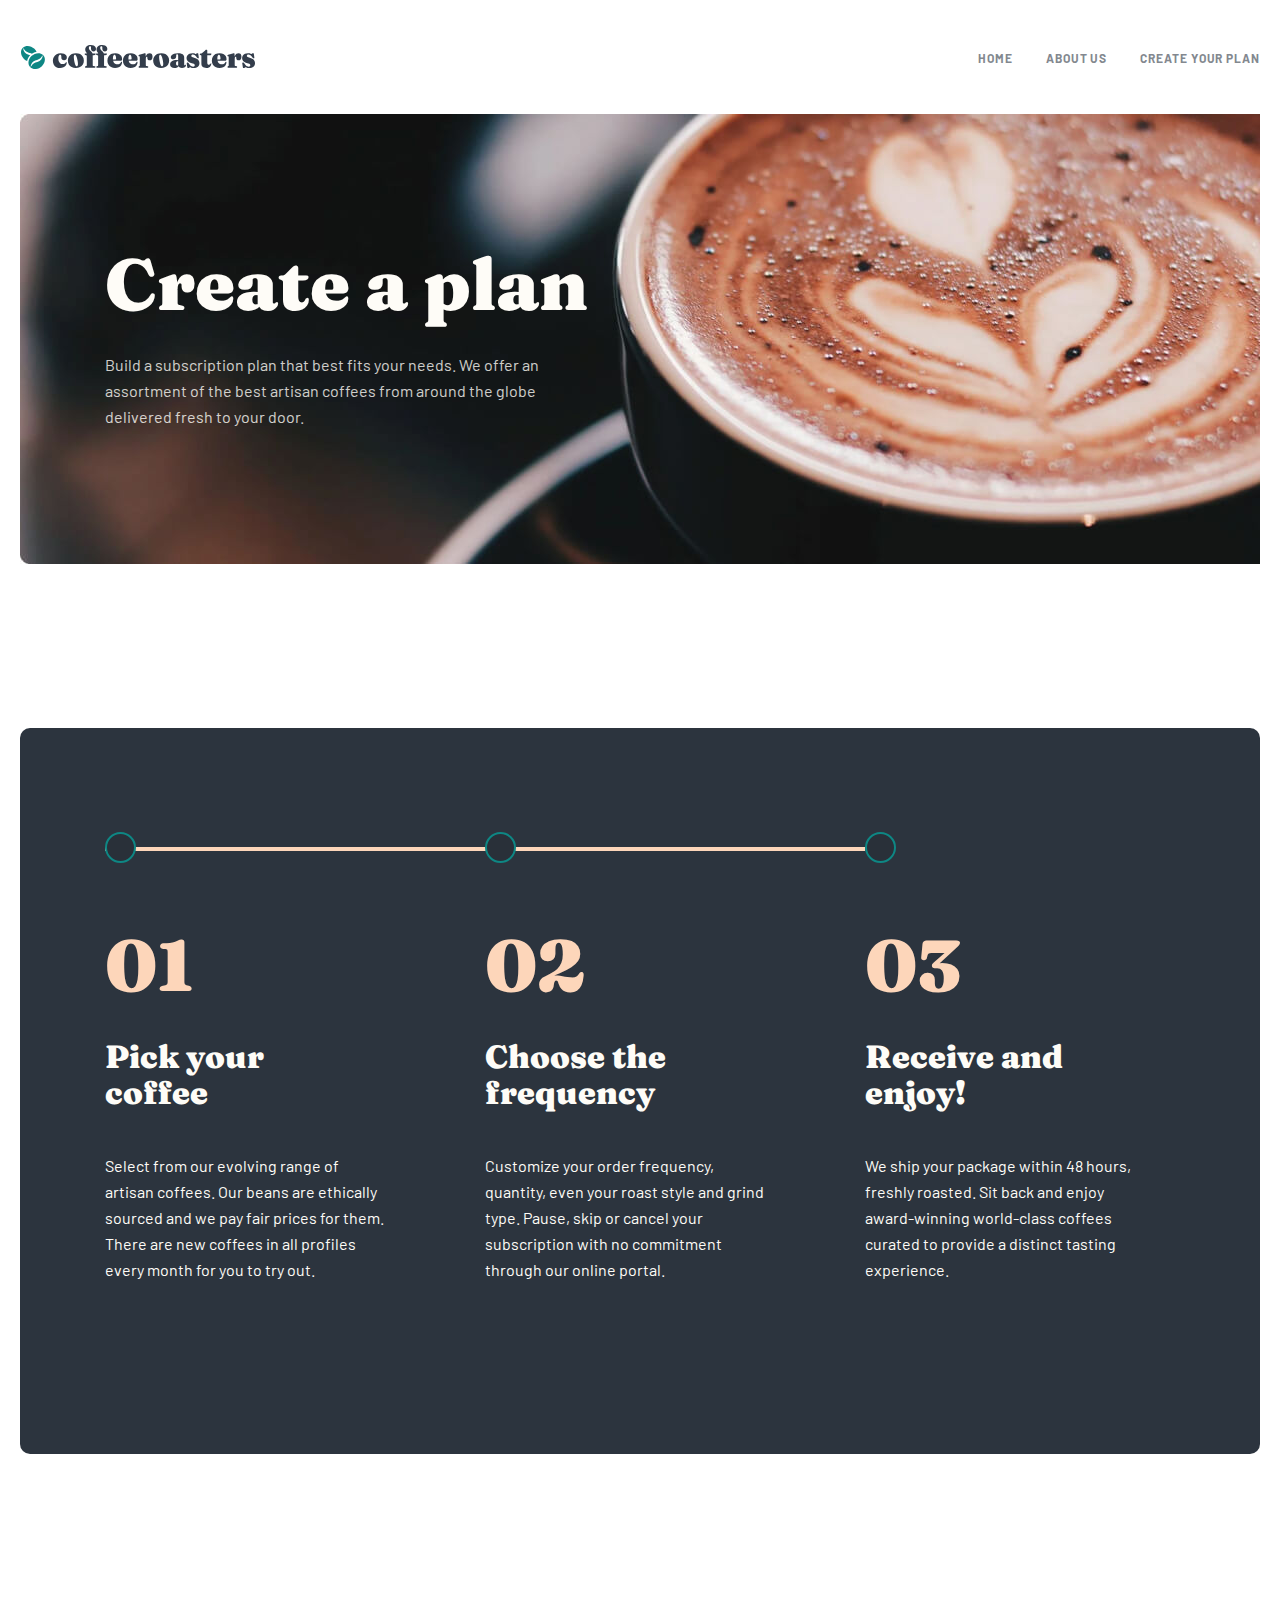
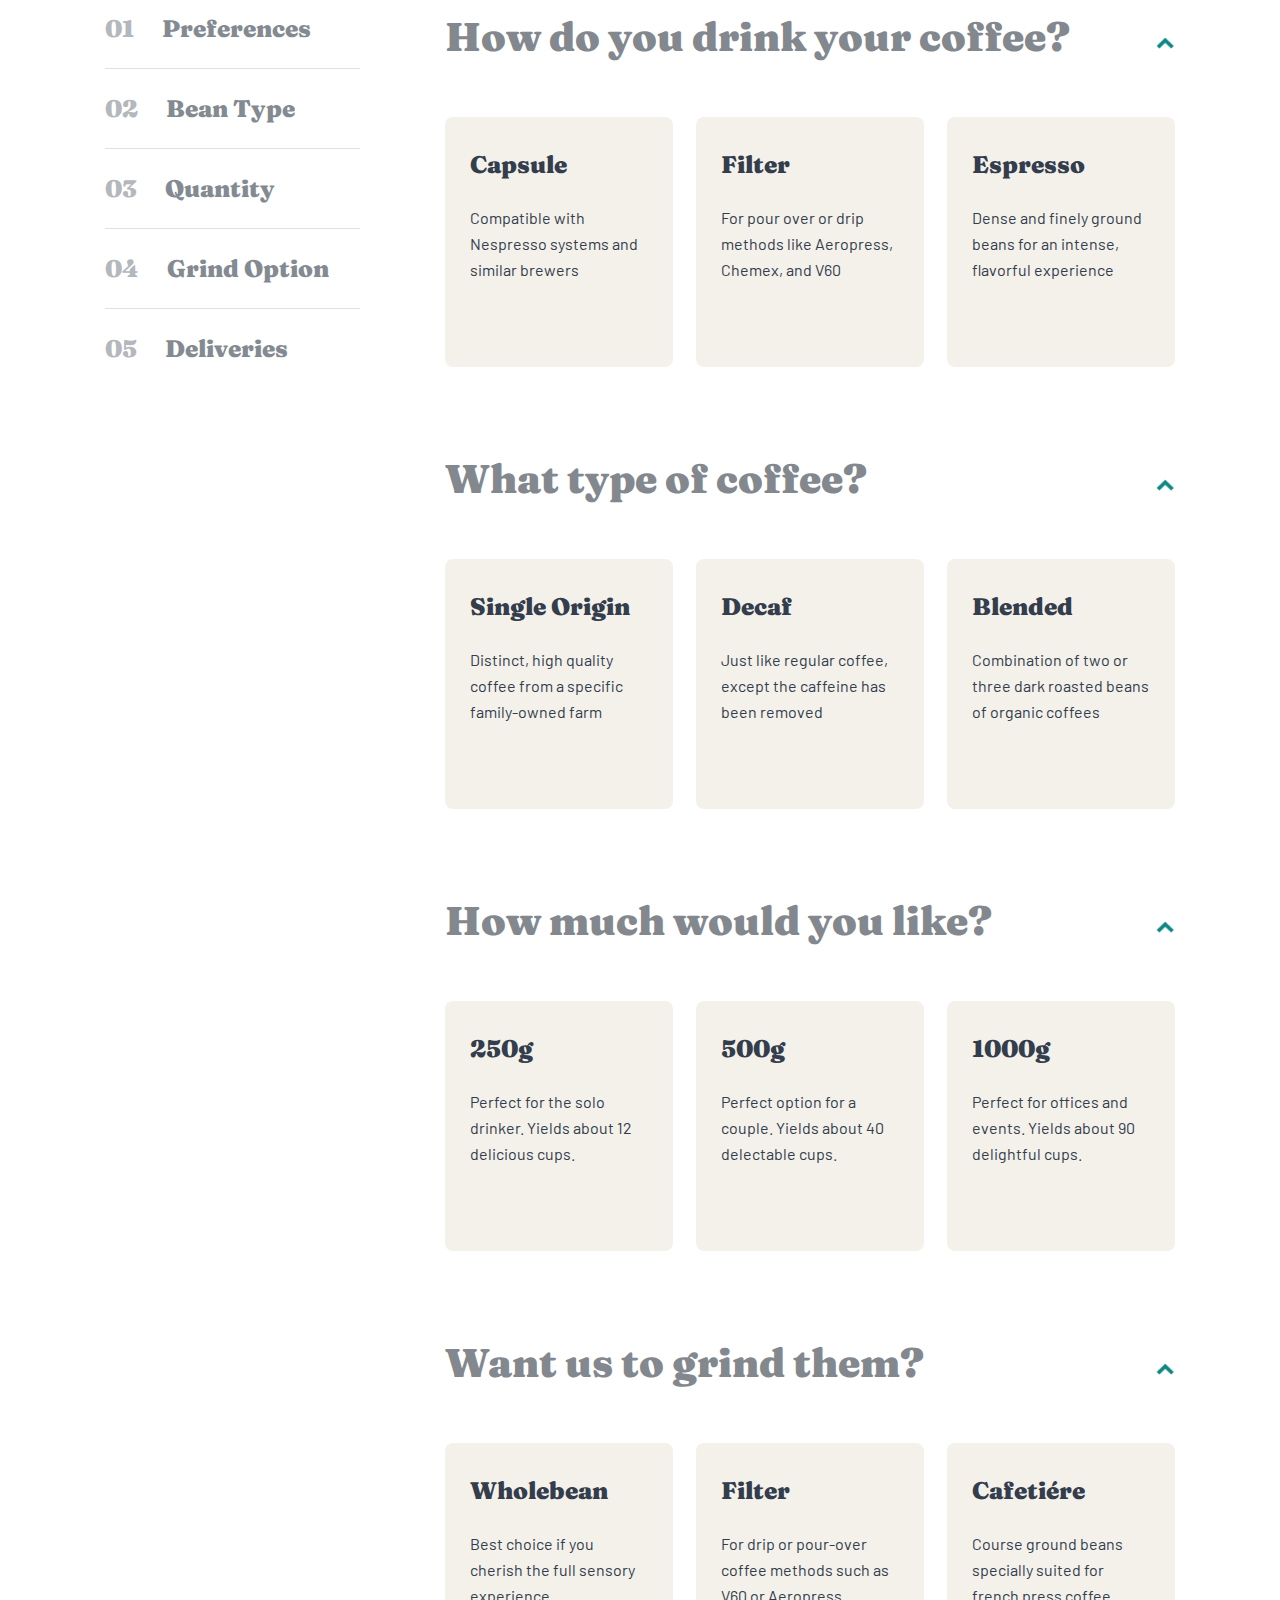
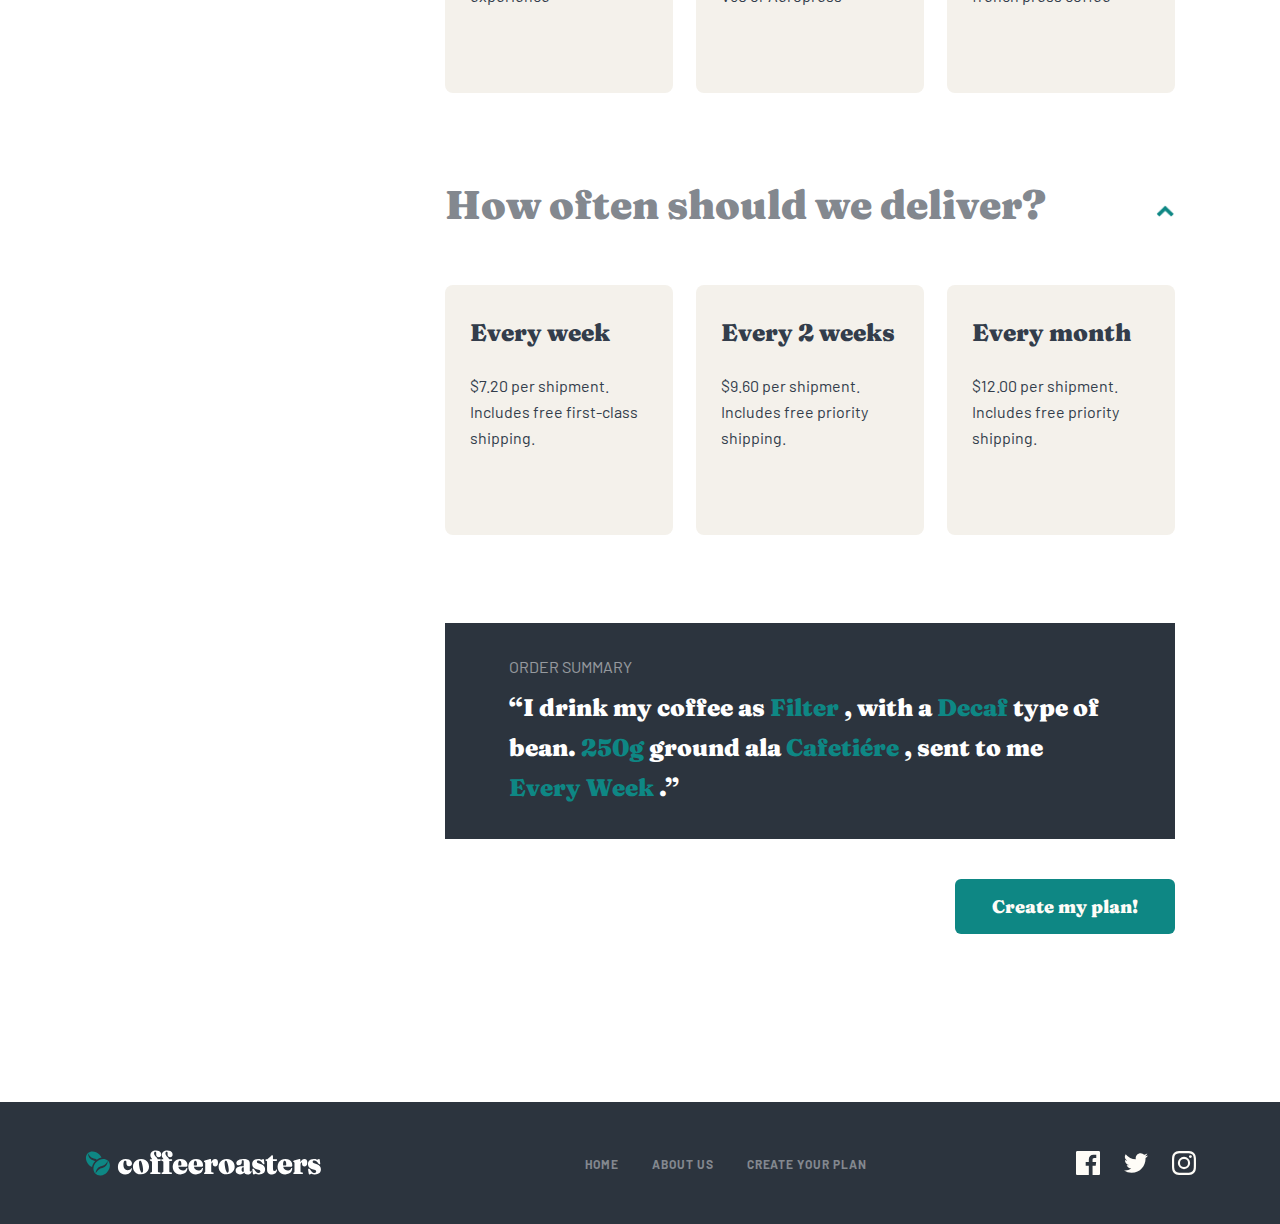
==== commit 3cc34370: "Add adoptive styles to about us page first section" ====
--- a/create-plan.html
+++ b/create-plan.html
@@ -29,14 +29,31 @@
               <a class="nav-bar__link" href="./about-us.html">about us</a>
             </li>
             <li class="nav-bar__item">
-              <a class="nav-bar__link" href="/create-plan.html"
+              <a class="nav-bar__link" href="./create-plan.html"
                 >create your plan</a
               >
             </li>
           </ul>
         </nav>
+        <button class="hamburger-btn" type="button">
+          <img
+            class="hamburger-icon"
+            src="./images/hamburger-icon.svg"
+            alt="an icon of hamburger that is hiding nav-bar"
+            width="16"
+            height="15"
+          />
+          <img
+            class="exit-icon"
+            src="./images/exit-icon.svg"
+            alt="an icon of hamburger that is hiding nav-bar"
+            width="16"
+            height="15"
+          />
+        </button>
       </div>
     </header>
+
 
     <!-- main part -->
     <main class="site-main">
@@ -461,9 +478,9 @@
     <footer class="footer">
       <div class="container container-small">
         <div class="footer-wrapper">
-          <a class="site-logo-link" href="#">
+          <a class="footer-logo-link" href="#">
             <img
-              class="site-logo"
+              class="footer-site-logo"
               src="./images/footer-logo.svg"
               alt="a logo of cofferoasters displayed two coffe beans"
               width="236"
@@ -471,26 +488,18 @@
             />
           </a>
 
-          <nav class="nav-bar footer__nav-bar">
-            <ul class="nav-bar__list footer__nav-bar__list">
-              <li class="nav-bar__item">
-                <a
-                  class="nav-bar__link footer__nav-bar__link"
-                  href="./index.html"
-                  >home</a
-                >
-              </li>
-              <li class="nav-bar__item">
-                <a
-                  class="nav-bar__link footer__nav-bar__link"
-                  href="./about-us.html"
+          <nav class="footer__nav-bar">
+            <ul class="footer__nav-bar__list">
+              <li class="footer__nav-bar__item">
+                <a class="footer__nav-bar__link" href="./index.html">home</a>
+              </li>
+              <li class="footer__nav-bar__item">
+                <a class="footer__nav-bar__link" href="./about-us.html"
                   >about us</a
                 >
               </li>
-              <li class="nav-bar__item">
-                <a
-                  class="nav-bar__link footer__nav-bar__link"
-                  href="./create-plan.html"
+              <li class="footer__nav-bar__item">
+                <a class="footer__nav-bar__link" href="./create-plan.html"
                   >create your plan</a
                 >
               </li>
--- a/css/main.min.css
+++ b/css/main.min.css
@@ -1,3 +1,3 @@
 *,*::after,*::before{-webkit-box-sizing:border-box;box-sizing:border-box}html{height:100%}body{display:-webkit-box;display:-ms-flexbox;display:flex;-webkit-box-orient:vertical;-webkit-box-direction:normal;-ms-flex-direction:column;flex-direction:column;height:100%;padding:0;margin:0;font-family:Barlow, "Gill Sans", "Gill Sans MT", Calibri, "Trebuchet MS",- sans-serif}img{vertical-align:middle}.visually-hidden{clip:rect(0 0 0 0);-webkit-clip-path:inset(50%);clip-path:inset(50%);height:1px;overflow:hidden;position:absolute;white-space:nowrap;width:1px}.container{width:100%;max-width:1320px;padding:0 20px;margin:0 auto}.site-main{-webkit-box-flex:1;-ms-flex-positive:1;flex-grow:1}@font-face{font-family:"Barlow";font-style:normal;font-weight:400;src:local(""),url("../fonts/barlow-v5-latin-regular.woff2") format("woff2"),url("../fonts/barlow-v5-latin-regular.woff") format("woff")}@font-face{font-family:"Barlow";font-style:normal;font-weight:700;src:local(""),url("../fonts/barlow-v5-latin-700.woff2") format("woff2"),url("../fonts/barlow-v5-latin-700.woff") format("woff")}@font-face{font-family:"Fraunces";font-style:normal;font-weight:400;src:local(""),url("../fonts/fraunces-v10-latin-regular.woff2") format("woff2"),url("../fonts/fraunces-v10-latin-regular.woff") format("woff")}@font-face{font-family:"Fraunces";font-style:normal;font-weight:900;src:local(""),url("../fonts/fraunces-v10-latin-900.woff2") format("woff2"),url("../fonts/fraunces-v10-latin-900.woff") format("woff")}/*! normalize.css v8.0.1 | MIT License | github.com/necolas/normalize.css */html{line-height:1.15;-webkit-text-size-adjust:100%}body{margin:0}main{display:block}h1{font-size:2em;margin:.67em 0}hr{-webkit-box-sizing:content-box;box-sizing:content-box;height:0;overflow:visible}pre{font-family:monospace,monospace;font-size:1em}a{background-color:transparent}abbr[title]{border-bottom:none;text-decoration:underline;-webkit-text-decoration:underline dotted;text-decoration:underline dotted}b,strong{font-weight:bolder}code,kbd,samp{font-family:monospace,monospace;font-size:1em}small{font-size:80%}sub,sup{font-size:75%;line-height:0;position:relative;vertical-align:baseline}sub{bottom:-.25em}sup{top:-.5em}img{border-style:none}button,input,optgroup,select,textarea{font-family:inherit;font-size:100%;line-height:1.15;margin:0}button,input{overflow:visible}button,select{text-transform:none}[type=button],[type=reset],[type=submit],button{-webkit-appearance:button}[type=button]::-moz-focus-inner,[type=reset]::-moz-focus-inner,[type=submit]::-moz-focus-inner,button::-moz-focus-inner{border-style:none;padding:0}[type=button]:-moz-focusring,[type=reset]:-moz-focusring,[type=submit]:-moz-focusring,button:-moz-focusring{outline:1px dotted ButtonText}fieldset{padding:.35em .75em .625em}legend{-webkit-box-sizing:border-box;box-sizing:border-box;color:inherit;display:table;max-width:100%;padding:0;white-space:normal}progress{vertical-align:baseline}textarea{overflow:auto}[type=checkbox],[type=radio]{-webkit-box-sizing:border-box;box-sizing:border-box;padding:0}[type=number]::-webkit-inner-spin-button,[type=number]::-webkit-outer-spin-button{height:auto}[type=search]{-webkit-appearance:textfield;outline-offset:-2px}[type=search]::-webkit-search-decoration{-webkit-appearance:none}::-webkit-file-upload-button{-webkit-appearance:button;font:inherit}details{display:block}summary{display:list-item}template{display:none}[hidden]{display:none}.header{padding:44px 0}.header .container{display:-webkit-box;display:-ms-flexbox;display:flex;-webkit-box-align:center;-ms-flex-align:center;align-items:center}.site-logo-link{z-index:12;width:100px;max-width:236px;margin-right:auto}.site-logo{vertical-align:middle}.nav-bar__list{display:-webkit-box;display:-ms-flexbox;display:flex;margin:0;padding:0;list-style-type:none}.nav-bar__link{margin-left:33px;text-decoration:none;font-style:normal;font-weight:bold;font-size:12px;line-height:15px;letter-spacing:0.923077px;text-transform:uppercase;color:#83888f}.hamburger-btn{z-index:13;background-color:transparent;border:none;cursor:pointer;display:none}.exit-icon{display:none}@media only screen and (max-width: 610px){.site-logo{width:163px;height:18px}.nav-bar__list{display:none}.hamburger-btn{display:block}.header--adaptive .nav-bar{display:block;position:fixed;z-index:10;top:0;right:0;left:0;bottom:0;padding-top:130px;background:-webkit-gradient(linear, left top, left bottom, from(rgba(254,252,247,0.504981)), color-stop(55.94%, #fefcf7));background:linear-gradient(180deg, rgba(254,252,247,0.504981) 0%, #fefcf7 55.94%);-webkit-transform:matrix(1, 0, 0, -1, 0, 0);transform:matrix(1, 0, 0, -1, 0, 0)}.header--adaptive .nav-bar__list{display:-webkit-box;display:-ms-flexbox;display:flex;-webkit-box-orient:vertical;-webkit-box-direction:normal;-ms-flex-direction:column;flex-direction:column;-webkit-transform:rotateX(180deg);transform:rotateX(180deg);text-align:center}.header--adaptive .nav-bar .nav-bar__link{z-index:15;display:inline-block;margin:0;margin-bottom:32px;font-family:Fraunces, "Times New Roman", Times, serif;font-style:normal;font-weight:900;font-size:24px;line-height:32px;text-align:center;color:#333d4b}.header--adaptive .hamburger-icon{display:none}.header--adaptive .exit-icon{display:block}}.intro-wrapper{margin-bottom:136px;padding:117px 0;padding-left:85px;background-image:url(../images/intro-background.jpg);background-repeat:no-repeat;background-size:cover;background-position:top;border-radius:10px}.intro__heading{width:100%;max-width:493px;margin:0;margin-bottom:32px;padding:0;font-family:Fraunces, "Times New Roman", Times, serif;font-style:normal;font-weight:900;font-size:72px;line-height:72px;color:#fefcf7}.intro__paragraph{width:100%;max-width:400px;margin:0;margin-bottom:56px;padding:0;font-style:normal;font-weight:normal;font-size:16px;line-height:26px;color:#fefcf7;mix-blend-mode:normal;opacity:0.8}.planning-link{display:inline-block;padding:15px 31px;font-family:Fraunces, "Times New Roman", Times, serif;font-style:normal;font-weight:900;font-size:18px;line-height:25px;text-decoration:none;text-align:center;color:#fefcf7;background:#0e8784;border-radius:6px}@media only screen and (-webkit-min-device-pixel-ratio: 2), only screen and (min--moz-device-pixel-ratio: 2), only screen and (min-device-pixel-ratio: 2), only screen and (min-resolution: 192dpi), only screen and (min-resolution: 2dppx){.intro-wrapper{background-image:url(../images/intro-background@2x.jpg)}}@media only screen and (max-width: 768px){.intro-wrapper{margin-bottom:144px;padding:104px 58px}.intro__heading{font-size:48px;line-height:48px;margin-bottom:24px}.intro__paragraph{margin-bottom:40px;font-size:15px;line-height:25px}}@media only screen and (max-width: 500px){.intro-wrapper{margin-bottom:120px;padding:100px 24px}.intro__heading{font-size:40px;line-height:40px}.intro__paragraph{font-size:15px;line-height:25px}.planning-link{display:block;margin:0 auto;width:217px}}@media only screen and (max-width: 375px){.intro__heading{font-size:32px;line-height:32px}}.collection{margin-bottom:158px}.container-small{width:100%;max-width:1151px}.collection__list{padding:0;margin:0 -15px;padding-top:126px;display:-webkit-box;display:-ms-flexbox;display:flex;-ms-flex-wrap:wrap;flex-wrap:wrap;-webkit-box-align:end;-ms-flex-align:end;align-items:flex-end;-webkit-box-pack:center;-ms-flex-pack:center;justify-content:center;list-style:none;background-image:url(../images/collection-part/collection-background.svg);background-repeat:no-repeat;background-size:contain;background-position:top 0}.collection__item{margin:0 15px;margin-bottom:30px}.collection__image{vertical-align:middle;margin-bottom:48px}.item-info-wrapper{width:100%;max-width:253px}.collection__heading{margin:0;margin:24px 0;padding:0;font-family:Fraunces, "Times New Roman", Times, serif;font-style:normal;font-weight:900;font-size:24px;line-height:32px;text-align:center;color:#333d4b;text-shadow:0px 4px 4px rgba(0,0,0,0.25)}.collection__paragraph{margin:0;padding:0;font-style:normal;font-weight:normal;font-size:16px;line-height:26px;text-align:center;color:#333d4b}@media only screen and (max-width: 768px){.collection{margin-bottom:129px}.container-small{width:100%;max-width:689px}.collection__list{-webkit-box-orient:vertical;-webkit-box-direction:normal;-ms-flex-direction:column;flex-direction:column;-webkit-box-align:center;-ms-flex-align:center;align-items:center;padding-top:70px}.collection__item{display:-webkit-box;display:-ms-flexbox;display:flex;text-align:center}.collection__image{margin:0;margin-right:36px}.item-info-wrapper{width:100%;max-width:282px;vertical-align:middle}.collection__paragraph{font-size:15px;line-height:25px}}@media only screen and (max-width: 460px){.collection{margin-bottom:120px}.container-small{width:100%;max-width:335px}.collection__list{-webkit-box-orient:vertical;-webkit-box-direction:normal;-ms-flex-direction:column;flex-direction:column;-webkit-box-align:center;-ms-flex-align:center;align-items:center;padding-top:85px}.collection__item{display:-webkit-box;display:-ms-flexbox;display:flex;-webkit-box-orient:vertical;-webkit-box-direction:normal;-ms-flex-direction:column;flex-direction:column;-webkit-box-align:center;-ms-flex-align:center;align-items:center;margin-bottom:48px}.collection__image{width:100%;max-width:200px;height:100%;max-height:151px;margin:0;margin-bottom:24px}.item-info-wrapper{width:100%;max-width:282px;vertical-align:middle}.collection__heading{margin:0;margin-bottom:16px}.collection__paragraph{font-size:15px;line-height:25px}}.about-us-wrapper{margin-bottom:168px;padding:137px 85px;background-image:url(../images/about-us-page/about-us-intro.jpg);background-repeat:no-repeat;background-size:cover;border-radius:10px}.about-us__heading{margin:0;margin-bottom:24px;font-family:Fraunces, "Times New Roman", Times, serif;font-style:normal;font-weight:900;font-size:40px;line-height:48px;color:#fefcf7}.about-us__paragraph{margin:0;width:445px;font-size:16px;line-height:26px;color:#fefcf7}@media only screen and (-webkit-min-device-pixel-ratio: 2), only screen and (min--moz-device-pixel-ratio: 2), only screen and (min-device-pixel-ratio: 2), only screen and (min-resolution: 192dpi), only screen and (min-resolution: 2dppx){.about-us-wrapper{background-image:url(../../images/about-us-page/about-us-intro@2x.jpg)}}.commitment-wrapper{display:-webkit-box;display:-ms-flexbox;display:flex;-webkit-box-align:center;-ms-flex-align:center;align-items:center;-webkit-box-pack:justify;-ms-flex-pack:justify;justify-content:space-between;margin-bottom:244px;padding:0 85px}.commitment-wrapper::before{display:inline-block;width:445px;height:520px;background-image:url(../images/about-us-page/commitment-part.jpg);background-repeat:no-repeat;background-size:cover;content:""}.commitment-info-wrapper{width:540px}.commitment-info__heading{margin:0;margin-bottom:32px;font-family:Fraunces, "Times New Roman", Times, serif;font-style:normal;font-weight:900;font-size:40px;line-height:48px;color:#333d4b}.commitment-info__paragraph{margin:0;font-size:16px;line-height:26px;color:#333d4b;mix-blend-mode:normal;opacity:0.8}@media only screen and (-webkit-min-device-pixel-ratio: 2), only screen and (min--moz-device-pixel-ratio: 2), only screen and (min-device-pixel-ratio: 2), only screen and (min-resolution: 192dpi), only screen and (min-resolution: 2dppx){.commitment-wrapper::before{background-image:url(../images/about-us-page/commitment-part@2x.jpg)}}.features{margin-bottom:351px}.features-wrapper{position:relative;z-index:1;padding-top:112px;padding-bottom:317px;background-color:#2c343e;border-radius:10px}.features__heading{margin:0;margin-bottom:32px;font-family:Fraunces, "Times New Roman", Times, serif;font-style:normal;font-weight:900;font-size:40px;line-height:48px;text-align:center;color:#fefcf7}.features__paragraph{margin:0 auto;width:100%;max-width:540px;font-style:normal;font-weight:normal;font-size:16px;line-height:26px;text-align:center;color:#fefcf7;mix-blend-mode:normal;opacity:0.8}.features__list{width:100%;position:absolute;left:50%;top:100%;-webkit-transform:translate(-50%, -50%);transform:translate(-50%, -50%);display:-webkit-box;display:-ms-flexbox;display:flex;-ms-flex-wrap:wrap;flex-wrap:wrap;-webkit-box-pack:center;-ms-flex-pack:center;justify-content:center;margin:0 auto;padding:0;list-style-type:none}.features__item{width:100%;max-width:350px;margin:0 15px;margin-bottom:24px;padding-top:72px;padding-right:48px;padding-left:48px;padding-bottom:48px;background:#0e8784;border-radius:8px}.features__item::before{display:block;margin:0 auto;width:72px;height:72px;margin-bottom:56px;background-repeat:no-repeat;background-size:contain;content:""}.quality::before{background-image:url(../images/features-part/coffee.svg)}.benefits::before{background-image:url(../images/features-part/prize.svg)}.shipping::before{background-image:url(../images/features-part/deliver.svg)}.features__item__heading{margin:0;margin-bottom:24px;font-family:Fraunces, "Times New Roman", Times, serif;font-style:normal;font-weight:900;font-size:24px;line-height:32px;text-align:center;color:#fefcf7}.features__item__paragraph{margin:0 auto;width:100%;max-width:255px;font-style:normal;font-weight:normal;font-size:16px;line-height:26px;text-align:center;color:#fefcf7}@media only screen and (max-width: 1179px){.features{margin-bottom:551px}.features-wrapper{padding-bottom:481px}}@media only screen and (max-width: 810px){.features{margin-bottom:531px}.features-wrapper{padding-top:71px;padding-left:74px;padding-right:74px}.features__heading{margin-bottom:24px;font-size:32px}.features__item__paragraph{margin-bottom:70px;font-size:15px;line-height:25px}.features__item{display:-webkit-box;display:-ms-flexbox;display:flex;-webkit-box-align:center;-ms-flex-align:center;align-items:center;-webkit-box-pack:space-evenly;-ms-flex-pack:space-evenly;justify-content:space-evenly;max-width:573px;margin:0;margin-bottom:24px}.features__item::before{display:block;margin:0 auto;width:56px;height:56px;margin:0;margin-right:55px;content:""}.features__item__heading{margin-bottom:16px}.features__item__paragraph{margin:0;font-size:15px;line-height:25px}}@media only screen and (max-width: 625px){.features{margin-bottom:717px}.features-wrapper{padding-top:64px;padding-left:24px;padding-right:24px;padding-bottom:664px}.features__heading{font-size:28px;line-height:28px}.features__item__paragraph{font-size:15px;line-height:25px;margin:0;margin-bottom:64px}.features__list{-webkit-box-orient:vertical;-webkit-box-direction:normal;-ms-flex-direction:column;flex-direction:column;-webkit-box-align:center;-ms-flex-align:center;align-items:center}.features__item{margin:0;margin-bottom:24px;padding:70px 30px 50px 30px;-webkit-box-orient:vertical;-webkit-box-direction:normal;-ms-flex-direction:column;flex-direction:column;-webkit-box-align:center;-ms-flex-align:center;align-items:center;max-width:279px}.features__item::before{margin:0 auto;margin-bottom:55px;width:72px;height:72px;content:""}.features__item__heading{margin-bottom:24px}.features__item__paragraph{margin:0;font-size:16px;line-height:26px}}.footer{padding:48px 0;background-color:#2c343e}.footer-wrapper{display:-webkit-box;display:-ms-flexbox;display:flex;-webkit-box-align:center;-ms-flex-align:center;align-items:center;-webkit-box-pack:justify;-ms-flex-pack:justify;justify-content:space-between}.footer-logo-link{margin-right:103px}.footer__nav-bar__list{display:-webkit-box;display:-ms-flexbox;display:flex;margin:0;padding:0;list-style-type:none}.footer__nav-bar__item+.footer__nav-bar__item{margin-left:33px}.footer__nav-bar__link{text-decoration:none;font-style:normal;font-weight:bold;font-size:12px;line-height:15px;letter-spacing:0.923077px;text-transform:uppercase;color:#83888f}.footer__nav-bar__link:hover{color:#fefcf7}.footer__social-list{margin:0;padding:0;display:-webkit-box;display:-ms-flexbox;display:flex;-webkit-box-align:center;-ms-flex-align:center;align-items:center;list-style-type:none}.footer__social-item{margin:0;padding:0}.footer__social-item+.footer__social-item{margin-left:24px}.footer__social-logo{vertical-align:middle}@media only screen and (max-width: 840px){.container-small{width:100%}.footer-wrapper{-webkit-box-orient:vertical;-webkit-box-direction:normal;-ms-flex-direction:column;flex-direction:column;-webkit-box-align:center;-ms-flex-align:center;align-items:center}.footer-logo-link{width:240px;margin:0 auto;margin-bottom:30px}.footer__nav-bar__list{margin-bottom:65px}}@media only screen and (max-width: 360px){.footer-logo-link{margin-bottom:48px}.footer-site-logo{width:217px;height:24px}.footer__nav-bar__list{-webkit-box-orient:vertical;-webkit-box-direction:normal;-ms-flex-direction:column;flex-direction:column;-webkit-box-align:center;-ms-flex-align:center;align-items:center;margin-bottom:50px}.footer__nav-bar__item+.footer__nav-bar__item{margin:0;margin-top:24px}}.header{padding:44px 0}.header .container{display:-webkit-box;display:-ms-flexbox;display:flex;-webkit-box-align:center;-ms-flex-align:center;align-items:center}.site-logo-link{z-index:12;width:100px;max-width:236px;margin-right:auto}.site-logo{vertical-align:middle}.nav-bar__list{display:-webkit-box;display:-ms-flexbox;display:flex;margin:0;padding:0;list-style-type:none}.nav-bar__link{margin-left:33px;text-decoration:none;font-style:normal;font-weight:bold;font-size:12px;line-height:15px;letter-spacing:0.923077px;text-transform:uppercase;color:#83888f}.hamburger-btn{z-index:13;background-color:transparent;border:none;cursor:pointer;display:none}.exit-icon{display:none}@media only screen and (max-width: 610px){.site-logo{width:163px;height:18px}.nav-bar__list{display:none}.hamburger-btn{display:block}.header--adaptive .nav-bar{display:block;position:fixed;z-index:10;top:0;right:0;left:0;bottom:0;padding-top:130px;background:-webkit-gradient(linear, left top, left bottom, from(rgba(254,252,247,0.504981)), color-stop(55.94%, #fefcf7));background:linear-gradient(180deg, rgba(254,252,247,0.504981) 0%, #fefcf7 55.94%);-webkit-transform:matrix(1, 0, 0, -1, 0, 0);transform:matrix(1, 0, 0, -1, 0, 0)}.header--adaptive .nav-bar__list{display:-webkit-box;display:-ms-flexbox;display:flex;-webkit-box-orient:vertical;-webkit-box-direction:normal;-ms-flex-direction:column;flex-direction:column;-webkit-transform:rotateX(180deg);transform:rotateX(180deg);text-align:center}.header--adaptive .nav-bar .nav-bar__link{z-index:15;display:inline-block;margin:0;margin-bottom:32px;font-family:Fraunces, "Times New Roman", Times, serif;font-style:normal;font-weight:900;font-size:24px;line-height:32px;text-align:center;color:#333d4b}.header--adaptive .hamburger-icon{display:none}.header--adaptive .exit-icon{display:block}}.headquarters-wrapper{margin-bottom:168px}.headquarters__heading{margin:0;margin-bottom:72px;font-family:Fraunces, "Times New Roman", Times, serif;font-style:normal;font-weight:900;font-size:24px;line-height:32px;color:#83888f}.headquarters__list{display:-webkit-box;display:-ms-flexbox;display:flex;margin:0;padding:0;list-style-type:none}.headquarters__item{width:285px;margin-right:95px}.headquarters__item::before{display:inline-block;width:52px;height:52px;margin-bottom:45px;background-repeat:no-repeat;content:""}.uk::before{background-image:url(../images/about-us-page/uk.svg);background-size:41px 49px}.canada::before{background-image:url(../images/about-us-page/canada.svg);background-size:52px 50px}.australia::before{background-image:url(../images/about-us-page/australia.svg);background-size:49px 44px}.headquarters__item__heading{margin:0;margin-bottom:24px;font-family:Fraunces, "Times New Roman", Times, serif;font-style:normal;font-weight:900;font-size:32px;line-height:36px;color:#333d4b}.headquarters__item__address-list{margin:0;padding:0;list-style-type:none}.headquarters__item__address-item{font-size:16px;line-height:26px;color:#333d4b}.intro-wrapper{margin-bottom:136px;padding:117px 0;padding-left:85px;background-image:url(../images/intro-background.jpg);background-repeat:no-repeat;background-size:cover;background-position:top;border-radius:10px}.intro__heading{width:100%;max-width:493px;margin:0;margin-bottom:32px;padding:0;font-family:Fraunces, "Times New Roman", Times, serif;font-style:normal;font-weight:900;font-size:72px;line-height:72px;color:#fefcf7}.intro__paragraph{width:100%;max-width:400px;margin:0;margin-bottom:56px;padding:0;font-style:normal;font-weight:normal;font-size:16px;line-height:26px;color:#fefcf7;mix-blend-mode:normal;opacity:0.8}.planning-link{display:inline-block;padding:15px 31px;font-family:Fraunces, "Times New Roman", Times, serif;font-style:normal;font-weight:900;font-size:18px;line-height:25px;text-decoration:none;text-align:center;color:#fefcf7;background:#0e8784;border-radius:6px}@media only screen and (-webkit-min-device-pixel-ratio: 2), only screen and (min--moz-device-pixel-ratio: 2), only screen and (min-device-pixel-ratio: 2), only screen and (min-resolution: 192dpi), only screen and (min-resolution: 2dppx){.intro-wrapper{background-image:url(../images/intro-background@2x.jpg)}}@media only screen and (max-width: 768px){.intro-wrapper{margin-bottom:144px;padding:104px 58px}.intro__heading{font-size:48px;line-height:48px;margin-bottom:24px}.intro__paragraph{margin-bottom:40px;font-size:15px;line-height:25px}}@media only screen and (max-width: 500px){.intro-wrapper{margin-bottom:120px;padding:100px 24px}.intro__heading{font-size:40px;line-height:40px}.intro__paragraph{font-size:15px;line-height:25px}.planning-link{display:block;margin:0 auto;width:217px}}@media only screen and (max-width: 375px){.intro__heading{font-size:32px;line-height:32px}}.planning-wrapper{margin-bottom:200px}.planning__heading{margin:0;margin-bottom:95px;font-family:Fraunces, "Times New Roman", Times, serif;font-style:normal;font-weight:900;font-size:24px;line-height:32px;color:#83888f}.planning__list{position:relative;z-index:1;display:-webkit-box;display:-ms-flexbox;display:flex;-webkit-box-align:start;-ms-flex-align:start;align-items:flex-start;margin:0;margin-bottom:64px;padding:0;list-style-type:none}.planning__list::before{position:absolute;top:0px;display:inline-block;width:100%;max-width:67%;height:1px;background-color:#fdd6ba;border:2px solid #fdd6ba;content:""}.planning__item{position:relative;z-index:1;width:100%;max-width:285px;margin-right:95px;padding-top:82px}.planning__item::before{position:absolute;top:-15.5px;display:inline-block;width:31px;height:31px;background:#fefcf7;border:2px solid #0e8784;border-radius:50%;content:""}.planning__item__span{display:inline-block;margin-bottom:38px;font-family:Fraunces, "Times New Roman", Times, serif;font-style:normal;font-weight:900;font-size:72px;line-height:72px;color:#fdd6ba}.planning__item__heading{width:100%;max-width:255px;margin:0;margin-bottom:42px;font-family:Fraunces, "Times New Roman", Times, serif;font-style:normal;font-weight:900;font-size:32px;line-height:36px;color:#333d4b}.planning__item__paragraph{margin:0;font-style:normal;font-weight:normal;font-size:16px;line-height:26px;color:#333d4b}@media only screen and (max-width: 768px){.container-small{max-width:688px}.planning-wrapper{margin-bottom:144px}.planning__heading{margin-bottom:55px}.planning__list{margin-bottom:44px}.planning__item{margin-right:10px}.planning__item__heading{margin-bottom:38px;font-size:28px;line-height:32px}}@media only screen and (max-width: 565px){.container-small{width:100%}.planning-wrapper{margin-bottom:120px}.planning__heading{margin-bottom:80px;text-align:center}.planning__list{-webkit-box-orient:vertical;-webkit-box-direction:normal;-ms-flex-direction:column;flex-direction:column;-webkit-box-align:center;-ms-flex-align:center;align-items:center;margin-bottom:23px}.planning__list::before{display:none}.planning__item{margin:0;margin-bottom:56px;padding-top:0;text-align:center}.planning__item::before{display:none}.planning__item__heading{width:100%;margin:0 auto;margin-bottom:24px;text-align:center}}.quality-wrapper{position:relative;z-index:1;display:-webkit-box;display:-ms-flexbox;display:flex;-webkit-box-align:center;-ms-flex-align:center;align-items:center;-webkit-box-pack:justify;-ms-flex-pack:justify;justify-content:space-between;margin-bottom:168px;padding-top:100px;padding-left:85px;padding-bottom:176px;background-color:#2c343e;border-radius:10px}.quality-wrapper::after{position:absolute;right:85px;bottom:88px;display:inline-block;width:445px;height:474px;background-image:url(../images/about-us-page/quality-part.jpg);background-repeat:no-repeat;background-size:cover;border-radius:8px;content:""}.quality-info-wrapper{width:540px}.quality-info__heading{margin:0;margin-bottom:32px;font-family:Fraunces, "Times New Roman", Times, serif;font-style:normal;font-weight:900;font-size:40px;line-height:48px;color:#fefcf7}.quality-info__paragraph{margin:0;font-size:16px;line-height:26px;color:#fefcf7;mix-blend-mode:normal;opacity:0.8}@media only screen and (-webkit-min-device-pixel-ratio: 2), only screen and (min--moz-device-pixel-ratio: 2), only screen and (min-device-pixel-ratio: 2), only screen and (min-resolution: 192dpi), only screen and (min-resolution: 2dppx){.quality-wrapper::after{background-image:url(../images/about-us-page/quality-part@2x.jpg)}}.create-plan-wrapper{height:450px;margin-bottom:164px;padding-top:134px;padding-left:85px;padding-bottom:134px;background-image:url(../images/create-plan-page/create-plan-intro.jpg);background-repeat:no-repeat;background-size:cover}.create-plan__heading{margin:0;margin-bottom:32px;font-family:Fraunces, "Times New Roman", Times, serif;font-style:normal;font-weight:900;font-size:72px;line-height:72px;color:#fefcf7}.create-plan__paragraph{width:445px;margin:0;font-size:16px;line-height:26px;color:#fefcf7;mix-blend-mode:normal;opacity:0.8}.create-planning-wrapper{margin-bottom:159px;padding-top:119px;padding-bottom:107px;padding-left:85px;background-color:#2c343e;border-radius:10px}.create-planning__list{position:relative;z-index:1;display:-webkit-box;display:-ms-flexbox;display:flex;-webkit-box-align:start;-ms-flex-align:start;align-items:flex-start;margin:0;margin-bottom:64px;padding:0;list-style-type:none}.create-planning__list::before{position:absolute;top:0px;display:inline-block;width:760px;height:1px;background-color:#fdd6ba;border:2px solid #fdd6ba;content:""}.create-planning__item{position:relative;z-index:1;width:285px;margin-right:95px;padding-top:82px}.create-planning__item::before{position:absolute;top:-15.5px;display:inline-block;width:31px;height:31px;background:#293039;border:2px solid #0e8784;border-radius:50%;content:""}.create-planning__item__span{display:inline-block;margin-bottom:38px;font-family:Fraunces, "Times New Roman", Times, serif;font-style:normal;font-weight:900;font-size:72px;line-height:72px;color:#fdd6ba}.create-planning__item__heading{width:255px;margin:0;margin-bottom:42px;font-family:Fraunces, "Times New Roman", Times, serif;font-style:normal;font-weight:900;font-size:32px;line-height:36px;color:#fefcf7}.create-planning__item__paragraph{margin:0;font-style:normal;font-weight:normal;font-size:16px;line-height:26px;color:#fefcf7}@media only screen and (-webkit-min-device-pixel-ratio: 2), only screen and (min--moz-device-pixel-ratio: 2), only screen and (min-device-pixel-ratio: 2), only screen and (min-resolution: 192dpi), only screen and (min-resolution: 2dppx){.create-plan-wrapper{background-image:url(../images/create-plan-page/create-plan-intro@2x.jpg)}}.survey-wrapper{display:-webkit-box;display:-ms-flexbox;display:flex;-webkit-box-pack:space-evenly;-ms-flex-pack:space-evenly;justify-content:space-evenly;-webkit-box-align:start;-ms-flex-align:start;align-items:flex-start}.survey__list{margin:0;padding:0;list-style-type:none}.survey__item{position:relative;z-index:1;padding:24px 0}.survey__item:first-child{padding-top:0}.survey__item::after{position:absolute;bottom:0;left:0;display:inline-block;width:255px;height:1px;background-color:#83888f;mix-blend-mode:normal;opacity:0.25;content:""}.survey__item:last-child::after{background-color:white}.survey__link{display:inline-block;width:255px;text-decoration:none;font-family:Fraunces, "Times New Roman", Times, serif;font-style:normal;font-weight:900;font-size:24px;line-height:32px;color:#333d4b;opacity:0.6}.survey__link__span{padding-right:28px;color:#83888f}.survey-form__wrapper{margin-bottom:88px}.survey-form__heading{position:relative;z-index:1;margin:0;margin-bottom:56px;font-family:Fraunces, "Times New Roman", Times, serif;font-style:normal;font-weight:900;font-size:40px;line-height:48px;color:#83888f}.survey-form__heading::after{position:absolute;right:0;top:50%;display:inline-block;width:19px;height:12px;background-image:url(../../images/create-plan-page/radio-part-icon.png);background-repeat:no-repeat;background-size:18px 12px;content:""}.survey-form-input-wrapper{display:-webkit-box;display:-ms-flexbox;display:flex}.survey-form__input-wrapper{margin-right:23px}.survey-form__input-wrapper:last-child{margin-right:0}.survey-form__input:checked+.survey-form__label{background-color:#0e8784}.survey-form__input:checked+.survey-form__label span{color:white}.survey-form__label{display:inline-block;width:228px;height:250px;padding:32px 25px;background-color:#f4f1eb;border-radius:8px}.survey-form__input-name{display:block;margin:0;margin-bottom:24px;font-family:Fraunces, "Times New Roman", Times, serif;font-style:normal;font-weight:900;font-size:24px;line-height:32px;color:#333d4b}.survey-form__input-text{display:inline-block;font-size:16px;line-height:26px;color:#333d4b}.order-summary-wrapper{width:730px;margin-bottom:40px;padding:31px 64px;background-color:#2c343e}.order-summary__paragraph{margin:0;margin-bottom:8px;font-size:16px;line-height:26px;text-transform:uppercase;color:#ffffff;mix-blend-mode:normal;opacity:0.5}.order-summary__blockquote{margin:0;font-family:Fraunces, "Times New Roman", Times, serif;font-style:normal;font-weight:900;font-size:24px;line-height:40px;color:#ffffff}.order-summary__span{color:#0e8784}.survey-form__button{display:block;width:220px;margin-bottom:168px;margin-left:auto;padding:15px 35px;font-family:Fraunces, "Times New Roman", Times, serif;font-style:normal;font-weight:900;font-size:18px;line-height:25px;text-align:center;color:#fefcf7;background-color:#0e8784;border-radius:6px;border:none}@media only screen and (-webkit-min-device-pixel-ratio: 2), only screen and (min--moz-device-pixel-ratio: 2), only screen and (min-device-pixel-ratio: 2), only screen and (min-resolution: 192dpi), only screen and (min-resolution: 2dppx){.survey-form__heading::after{background-image:url(../../images/create-plan-page/radio-part-icon@2x.png)}}
+ sans-serif}img{vertical-align:middle}.visually-hidden{clip:rect(0 0 0 0);-webkit-clip-path:inset(50%);clip-path:inset(50%);height:1px;overflow:hidden;position:absolute;white-space:nowrap;width:1px}.container{width:100%;max-width:1320px;padding:0 20px;margin:0 auto}.site-main{-webkit-box-flex:1;-ms-flex-positive:1;flex-grow:1}@font-face{font-family:"Barlow";font-style:normal;font-weight:400;src:local(""),url("../fonts/barlow-v5-latin-regular.woff2") format("woff2"),url("../fonts/barlow-v5-latin-regular.woff") format("woff")}@font-face{font-family:"Barlow";font-style:normal;font-weight:700;src:local(""),url("../fonts/barlow-v5-latin-700.woff2") format("woff2"),url("../fonts/barlow-v5-latin-700.woff") format("woff")}@font-face{font-family:"Fraunces";font-style:normal;font-weight:400;src:local(""),url("../fonts/fraunces-v10-latin-regular.woff2") format("woff2"),url("../fonts/fraunces-v10-latin-regular.woff") format("woff")}@font-face{font-family:"Fraunces";font-style:normal;font-weight:900;src:local(""),url("../fonts/fraunces-v10-latin-900.woff2") format("woff2"),url("../fonts/fraunces-v10-latin-900.woff") format("woff")}/*! normalize.css v8.0.1 | MIT License | github.com/necolas/normalize.css */html{line-height:1.15;-webkit-text-size-adjust:100%}body{margin:0}main{display:block}h1{font-size:2em;margin:.67em 0}hr{-webkit-box-sizing:content-box;box-sizing:content-box;height:0;overflow:visible}pre{font-family:monospace,monospace;font-size:1em}a{background-color:transparent}abbr[title]{border-bottom:none;text-decoration:underline;-webkit-text-decoration:underline dotted;text-decoration:underline dotted}b,strong{font-weight:bolder}code,kbd,samp{font-family:monospace,monospace;font-size:1em}small{font-size:80%}sub,sup{font-size:75%;line-height:0;position:relative;vertical-align:baseline}sub{bottom:-.25em}sup{top:-.5em}img{border-style:none}button,input,optgroup,select,textarea{font-family:inherit;font-size:100%;line-height:1.15;margin:0}button,input{overflow:visible}button,select{text-transform:none}[type=button],[type=reset],[type=submit],button{-webkit-appearance:button}[type=button]::-moz-focus-inner,[type=reset]::-moz-focus-inner,[type=submit]::-moz-focus-inner,button::-moz-focus-inner{border-style:none;padding:0}[type=button]:-moz-focusring,[type=reset]:-moz-focusring,[type=submit]:-moz-focusring,button:-moz-focusring{outline:1px dotted ButtonText}fieldset{padding:.35em .75em .625em}legend{-webkit-box-sizing:border-box;box-sizing:border-box;color:inherit;display:table;max-width:100%;padding:0;white-space:normal}progress{vertical-align:baseline}textarea{overflow:auto}[type=checkbox],[type=radio]{-webkit-box-sizing:border-box;box-sizing:border-box;padding:0}[type=number]::-webkit-inner-spin-button,[type=number]::-webkit-outer-spin-button{height:auto}[type=search]{-webkit-appearance:textfield;outline-offset:-2px}[type=search]::-webkit-search-decoration{-webkit-appearance:none}::-webkit-file-upload-button{-webkit-appearance:button;font:inherit}details{display:block}summary{display:list-item}template{display:none}[hidden]{display:none}.header{padding:44px 0}.header .container{display:-webkit-box;display:-ms-flexbox;display:flex;-webkit-box-align:center;-ms-flex-align:center;align-items:center}.site-logo-link{z-index:12;width:100px;max-width:236px;margin-right:auto}.site-logo{vertical-align:middle}.nav-bar__list{display:-webkit-box;display:-ms-flexbox;display:flex;margin:0;padding:0;list-style-type:none}.nav-bar__link{margin-left:33px;text-decoration:none;font-style:normal;font-weight:bold;font-size:12px;line-height:15px;letter-spacing:0.923077px;text-transform:uppercase;color:#83888f}.hamburger-btn{z-index:13;background-color:transparent;border:none;cursor:pointer;display:none}.exit-icon{display:none}@media only screen and (max-width: 610px){.site-logo{width:163px;height:18px}.nav-bar__list{display:none}.hamburger-btn{display:block}.header--adaptive .nav-bar{display:block;position:fixed;z-index:10;top:0;right:0;left:0;bottom:0;padding-top:130px;background:-webkit-gradient(linear, left top, left bottom, from(rgba(254,252,247,0.504981)), color-stop(55.94%, #fefcf7));background:linear-gradient(180deg, rgba(254,252,247,0.504981) 0%, #fefcf7 55.94%);-webkit-transform:matrix(1, 0, 0, -1, 0, 0);transform:matrix(1, 0, 0, -1, 0, 0)}.header--adaptive .nav-bar__list{display:-webkit-box;display:-ms-flexbox;display:flex;-webkit-box-orient:vertical;-webkit-box-direction:normal;-ms-flex-direction:column;flex-direction:column;-webkit-transform:rotateX(180deg);transform:rotateX(180deg);text-align:center}.header--adaptive .nav-bar .nav-bar__link{z-index:15;display:inline-block;margin:0;margin-bottom:32px;font-family:Fraunces, "Times New Roman", Times, serif;font-style:normal;font-weight:900;font-size:24px;line-height:32px;text-align:center;color:#333d4b}.header--adaptive .hamburger-icon{display:none}.header--adaptive .exit-icon{display:block}}.intro-wrapper{margin-bottom:136px;padding:117px 0;padding-left:85px;background-image:url(../images/intro-background.jpg);background-repeat:no-repeat;background-size:cover;background-position:top;border-radius:10px}.intro__heading{width:100%;max-width:493px;margin:0px;margin-bottom:32px;padding:0px;font-family:Fraunces, "Times New Roman", Times, serif;font-style:normal;font-weight:900;font-size:72px;line-height:72px;color:#fefcf7}.intro__paragraph{width:100%;max-width:400px;margin:0px;margin-bottom:56px;padding:0px;font-style:normal;font-weight:normal;font-size:16px;line-height:26px;color:#fefcf7;mix-blend-mode:normal;opacity:0.8}.planning-link{display:inline-block;padding:15px 31px;font-family:Fraunces, "Times New Roman", Times, serif;font-style:normal;font-weight:900;font-size:18px;line-height:25px;text-decoration:none;text-align:center;color:#fefcf7;background:#0e8784;border-radius:6px}@media only screen and (-webkit-min-device-pixel-ratio: 2), only screen and (min--moz-device-pixel-ratio: 2), only screen and (min-device-pixel-ratio: 2), only screen and (min-resolution: 192dpi), only screen and (min-resolution: 2dppx){.intro-wrapper{background-image:url(../images/intro-background@2x.jpg)}}@media only screen and (max-width: 768px){.intro-wrapper{margin-bottom:144px;padding:104px 58px}.intro__heading{font-size:48px;line-height:48px;margin-bottom:24px}.intro__paragraph{margin-bottom:40px;font-size:15px;line-height:25px}}@media only screen and (max-width: 500px){.intro-wrapper{margin-bottom:120px;padding:100px 24px}.intro__heading{font-size:40px;line-height:40px}.intro__paragraph{font-size:15px;line-height:25px}.planning-link{display:block;margin:0 auto;width:217px}}@media only screen and (max-width: 375px){.intro__heading{font-size:32px;line-height:32px}}.collection{margin-bottom:158px}.container-small{width:100%;max-width:1151px}.collection__list{margin:0;padding:0;list-style-type:none;margin:0 -15px;padding-top:126px;display:-webkit-box;display:-ms-flexbox;display:flex;-ms-flex-wrap:wrap;flex-wrap:wrap;-webkit-box-align:end;-ms-flex-align:end;align-items:flex-end;-webkit-box-pack:center;-ms-flex-pack:center;justify-content:center;background-image:url(../images/collection-part/collection-background.svg);background-repeat:no-repeat;background-size:contain;background-position:top 0}.collection__item{margin:0 15px;margin-bottom:30px}.collection__image{vertical-align:middle;margin-bottom:48px}.item-info-wrapper{width:100%;max-width:253px}.collection__heading{margin:0px;margin-bottom:24px;padding:0px;margin-top:24px;font-family:Fraunces, "Times New Roman", Times, serif;font-style:normal;font-weight:900;font-size:24px;line-height:32px;text-align:center;color:#333d4b;text-shadow:0px 4px 4px rgba(0,0,0,0.25)}.collection__paragraph{margin:0px;margin-bottom:0px;padding:0px;font-style:normal;font-weight:normal;font-size:16px;line-height:26px;text-align:center;color:#333d4b}@media only screen and (max-width: 768px){.collection{margin-bottom:129px}.container-small{width:100%;max-width:689px}.collection__list{-webkit-box-orient:vertical;-webkit-box-direction:normal;-ms-flex-direction:column;flex-direction:column;-webkit-box-align:center;-ms-flex-align:center;align-items:center;padding-top:70px}.collection__item{display:-webkit-box;display:-ms-flexbox;display:flex;text-align:center}.collection__image{margin:0;margin-right:36px}.item-info-wrapper{width:100%;max-width:282px;vertical-align:middle}.collection__paragraph{font-size:15px;line-height:25px}}@media only screen and (max-width: 460px){.collection{margin-bottom:120px}.container-small{width:100%;max-width:335px}.collection__list{-webkit-box-orient:vertical;-webkit-box-direction:normal;-ms-flex-direction:column;flex-direction:column;-webkit-box-align:center;-ms-flex-align:center;align-items:center;padding-top:85px}.collection__item{display:-webkit-box;display:-ms-flexbox;display:flex;-webkit-box-orient:vertical;-webkit-box-direction:normal;-ms-flex-direction:column;flex-direction:column;-webkit-box-align:center;-ms-flex-align:center;align-items:center;margin-bottom:48px}.collection__image{width:100%;max-width:200px;height:auto;max-height:151px;margin:0;margin-bottom:24px}.item-info-wrapper{width:100%;max-width:282px;vertical-align:middle}.collection__heading{margin:0;margin-bottom:16px}.collection__paragraph{font-size:15px;line-height:25px}}.about-us-wrapper{margin-bottom:168px;padding:137px 85px;background-image:url(../images/about-us-page/about-us-intro.jpg);background-repeat:no-repeat;background-size:cover;background-position:right;border-radius:10px}.about-us__heading{margin:0;margin-bottom:24px;font-family:Fraunces, "Times New Roman", Times, serif;font-style:normal;font-weight:900;font-size:40px;line-height:48px;color:#fefcf7}.about-us__paragraph{margin:0;width:100%;max-width:445px;font-size:16px;line-height:26px;color:#fefcf7}@media only screen and (-webkit-min-device-pixel-ratio: 2), only screen and (min--moz-device-pixel-ratio: 2), only screen and (min-device-pixel-ratio: 2), only screen and (min-resolution: 192dpi), only screen and (min-resolution: 2dppx){.about-us-wrapper{background-image:url(../../images/about-us-page/about-us-intro@2x.jpg)}}@media only screen and (max-width: 768px){.about-us-wrapper{margin-bottom:144px;padding:118px 58px}.about-us__heading{font-size:32px;line-height:40px}.about-us__paragraph{max-width:398px;font-size:15px;line-height:25px}}@media only screen and (max-width: 442px){.about-us-wrapper{margin-bottom:120px;padding:111px 24px;text-align:center}.about-us__heading{font-size:28px;line-height:28px}.about-us__paragraph{max-width:279px;margin:0 auto}}.commitment-wrapper{display:-webkit-box;display:-ms-flexbox;display:flex;-webkit-box-align:center;-ms-flex-align:center;align-items:center;-webkit-box-pack:justify;-ms-flex-pack:justify;justify-content:space-between;margin-bottom:244px;padding:0 85px}.commitment__img{margin-right:24px}.commitment-info-wrapper{width:100%;max-width:540px}.commitment-info__heading{margin:0;margin-bottom:32px;font-family:Fraunces, "Times New Roman", Times, serif;font-style:normal;font-weight:900;font-size:40px;line-height:48px;color:#333d4b}.commitment-info__paragraph{margin:0;font-size:16px;line-height:26px;color:#333d4b;mix-blend-mode:normal;opacity:0.8}@media only screen and (-webkit-min-device-pixel-ratio: 2), only screen and (min--moz-device-pixel-ratio: 2), only screen and (min-device-pixel-ratio: 2), only screen and (min-resolution: 192dpi), only screen and (min-resolution: 2dppx){.commitment-wrapper::before{background-image:url(../images/about-us-page/commitment-part@2x.jpg)}}.features{margin-bottom:351px}.features-wrapper{position:relative;z-index:1;padding-top:112px;padding-bottom:317px;background-color:#2c343e;border-radius:10px}.features__heading{margin:0px;margin-bottom:32px;padding:0px;font-family:Fraunces, "Times New Roman", Times, serif;font-style:normal;font-weight:900;font-size:40px;line-height:48px;text-align:center;color:#fefcf7}.features__paragraph{margin:0 auto;width:100%;max-width:540px;font-style:normal;font-weight:normal;font-size:16px;line-height:26px;text-align:center;color:#fefcf7;mix-blend-mode:normal;opacity:0.8}.features__list{width:100%;position:absolute;left:50%;top:100%;-webkit-transform:translate(-50%, -50%);transform:translate(-50%, -50%);display:-webkit-box;display:-ms-flexbox;display:flex;-ms-flex-wrap:wrap;flex-wrap:wrap;-webkit-box-pack:center;-ms-flex-pack:center;justify-content:center;margin:0 auto;padding:0;list-style-type:none}.features__item{width:100%;max-width:350px;margin:0 15px;margin-bottom:24px;padding-top:72px;padding-right:48px;padding-left:48px;padding-bottom:48px;background:#0e8784;border-radius:8px}.features__item::before{display:block;margin:0 auto;width:72px;height:72px;margin-bottom:56px;background-repeat:no-repeat;background-size:contain;content:""}.quality::before{background-image:url(../images/features-part/coffee.svg)}.benefits::before{background-image:url(../images/features-part/prize.svg)}.shipping::before{background-image:url(../images/features-part/deliver.svg)}.features__item__heading{margin:0px;margin-bottom:24px;padding:0px;font-family:Fraunces, "Times New Roman", Times, serif;font-style:normal;font-weight:900;font-size:24px;line-height:32px;text-align:center;color:#fefcf7}.features__item__paragraph{margin:0 auto;width:100%;max-width:255px;font-style:normal;font-weight:normal;font-size:16px;line-height:26px;text-align:center;color:#fefcf7}@media only screen and (max-width: 1179px){.features{margin-bottom:551px}.features-wrapper{padding-bottom:481px}}@media only screen and (max-width: 810px){.features{margin-bottom:531px}.features-wrapper{padding-top:71px;padding-left:74px;padding-right:74px}.features__heading{margin-bottom:24px;font-size:32px}.features__item__paragraph{margin-bottom:70px;font-size:15px;line-height:25px}.features__item{display:-webkit-box;display:-ms-flexbox;display:flex;-webkit-box-align:center;-ms-flex-align:center;align-items:center;-webkit-box-pack:space-evenly;-ms-flex-pack:space-evenly;justify-content:space-evenly;max-width:573px;margin:0;margin-bottom:24px}.features__item::before{display:block;margin:0 auto;width:56px;height:56px;margin:0;margin-right:55px;content:""}.features__item__heading{margin-bottom:16px}.features__item__paragraph{margin:0;font-size:15px;line-height:25px}}@media only screen and (max-width: 625px){.features{margin-bottom:717px}.features-wrapper{padding-top:64px;padding-left:24px;padding-right:24px;padding-bottom:664px}.features__heading{font-size:28px;line-height:28px}.features__item__paragraph{font-size:15px;line-height:25px;margin:0;margin-bottom:64px}.features__list{-webkit-box-orient:vertical;-webkit-box-direction:normal;-ms-flex-direction:column;flex-direction:column;-webkit-box-align:center;-ms-flex-align:center;align-items:center}.features__item{margin:0;margin-bottom:24px;padding:70px 30px 50px 30px;-webkit-box-orient:vertical;-webkit-box-direction:normal;-ms-flex-direction:column;flex-direction:column;-webkit-box-align:center;-ms-flex-align:center;align-items:center;max-width:279px}.features__item::before{margin:0 auto;margin-bottom:55px;width:72px;height:72px;content:""}.features__item__heading{margin-bottom:24px}.features__item__paragraph{margin:0;font-size:16px;line-height:26px}}.footer{padding:48px 0;background-color:#2c343e}.footer-wrapper{display:-webkit-box;display:-ms-flexbox;display:flex;-webkit-box-pack:justify;-ms-flex-pack:justify;justify-content:space-between;-webkit-box-align:center;-ms-flex-align:center;align-items:center}.footer-logo-link{margin-right:103px}.footer__nav-bar__list{display:-webkit-box;display:-ms-flexbox;display:flex;margin:0;margin-right:24px;padding:0;list-style-type:none}.footer__nav-bar__item+.footer__nav-bar__item{margin-left:33px}.footer__nav-bar__link{text-decoration:none;font-style:normal;font-weight:bold;font-size:12px;line-height:15px;letter-spacing:0.923077px;text-transform:uppercase;color:#83888f}.footer__nav-bar__link:hover{color:#fefcf7}.footer__social-list{margin:0;padding:0;display:-webkit-box;display:-ms-flexbox;display:flex;-webkit-box-align:center;-ms-flex-align:center;align-items:center;list-style-type:none}.footer__social-item{margin:0;padding:0}.footer__social-item{margin-left:24px}.footer__social-logo{vertical-align:middle}@media only screen and (max-width: 840px){.container-small{width:100%}.footer-wrapper{-webkit-box-orient:vertical;-webkit-box-direction:normal;-ms-flex-direction:column;flex-direction:column;-webkit-box-align:center;-ms-flex-align:center;align-items:center}.footer-logo-link{width:240px;margin:0 auto;margin-bottom:30px}.footer__nav-bar__list{margin-bottom:65px}}@media only screen and (max-width: 360px){.footer-logo-link{margin-bottom:48px}.footer-site-logo{width:217px;height:24px}.footer__nav-bar__list{-webkit-box-orient:vertical;-webkit-box-direction:normal;-ms-flex-direction:column;flex-direction:column;-webkit-box-align:center;-ms-flex-align:center;align-items:center;margin-bottom:50px}.footer__nav-bar__item+.footer__nav-bar__item{margin:0;margin-top:24px}}.header{padding:44px 0}.header .container{display:-webkit-box;display:-ms-flexbox;display:flex;-webkit-box-align:center;-ms-flex-align:center;align-items:center}.site-logo-link{z-index:12;width:100px;max-width:236px;margin-right:auto}.site-logo{vertical-align:middle}.nav-bar__list{display:-webkit-box;display:-ms-flexbox;display:flex;margin:0;padding:0;list-style-type:none}.nav-bar__link{margin-left:33px;text-decoration:none;font-style:normal;font-weight:bold;font-size:12px;line-height:15px;letter-spacing:0.923077px;text-transform:uppercase;color:#83888f}.hamburger-btn{z-index:13;background-color:transparent;border:none;cursor:pointer;display:none}.exit-icon{display:none}@media only screen and (max-width: 610px){.site-logo{width:163px;height:18px}.nav-bar__list{display:none}.hamburger-btn{display:block}.header--adaptive .nav-bar{display:block;position:fixed;z-index:10;top:0;right:0;left:0;bottom:0;padding-top:130px;background:-webkit-gradient(linear, left top, left bottom, from(rgba(254,252,247,0.504981)), color-stop(55.94%, #fefcf7));background:linear-gradient(180deg, rgba(254,252,247,0.504981) 0%, #fefcf7 55.94%);-webkit-transform:matrix(1, 0, 0, -1, 0, 0);transform:matrix(1, 0, 0, -1, 0, 0)}.header--adaptive .nav-bar__list{display:-webkit-box;display:-ms-flexbox;display:flex;-webkit-box-orient:vertical;-webkit-box-direction:normal;-ms-flex-direction:column;flex-direction:column;-webkit-transform:rotateX(180deg);transform:rotateX(180deg);text-align:center}.header--adaptive .nav-bar .nav-bar__link{z-index:15;display:inline-block;margin:0;margin-bottom:32px;font-family:Fraunces, "Times New Roman", Times, serif;font-style:normal;font-weight:900;font-size:24px;line-height:32px;text-align:center;color:#333d4b}.header--adaptive .hamburger-icon{display:none}.header--adaptive .exit-icon{display:block}}.headquarters-wrapper{margin-bottom:168px}.headquarters__heading{margin:0;margin-bottom:72px;font-family:Fraunces, "Times New Roman", Times, serif;font-style:normal;font-weight:900;font-size:24px;line-height:32px;color:#83888f}.headquarters__list{display:-webkit-box;display:-ms-flexbox;display:flex;margin:0;padding:0;list-style-type:none}.headquarters__item{width:285px;margin-right:95px}.headquarters__item::before{display:inline-block;width:52px;height:52px;margin-bottom:45px;background-repeat:no-repeat;content:""}.uk::before{background-image:url(../images/about-us-page/uk.svg);background-size:41px 49px}.canada::before{background-image:url(../images/about-us-page/canada.svg);background-size:52px 50px}.australia::before{background-image:url(../images/about-us-page/australia.svg);background-size:49px 44px}.headquarters__item__heading{margin:0;margin-bottom:24px;font-family:Fraunces, "Times New Roman", Times, serif;font-style:normal;font-weight:900;font-size:32px;line-height:36px;color:#333d4b}.headquarters__item__address-list{margin:0;padding:0;list-style-type:none}.headquarters__item__address-item{font-size:16px;line-height:26px;color:#333d4b}.intro-wrapper{margin-bottom:136px;padding:117px 0;padding-left:85px;background-image:url(../images/intro-background.jpg);background-repeat:no-repeat;background-size:cover;background-position:top;border-radius:10px}.intro__heading{width:100%;max-width:493px;margin:0px;margin-bottom:32px;padding:0px;font-family:Fraunces, "Times New Roman", Times, serif;font-style:normal;font-weight:900;font-size:72px;line-height:72px;color:#fefcf7}.intro__paragraph{width:100%;max-width:400px;margin:0px;margin-bottom:56px;padding:0px;font-style:normal;font-weight:normal;font-size:16px;line-height:26px;color:#fefcf7;mix-blend-mode:normal;opacity:0.8}.planning-link{display:inline-block;padding:15px 31px;font-family:Fraunces, "Times New Roman", Times, serif;font-style:normal;font-weight:900;font-size:18px;line-height:25px;text-decoration:none;text-align:center;color:#fefcf7;background:#0e8784;border-radius:6px}@media only screen and (-webkit-min-device-pixel-ratio: 2), only screen and (min--moz-device-pixel-ratio: 2), only screen and (min-device-pixel-ratio: 2), only screen and (min-resolution: 192dpi), only screen and (min-resolution: 2dppx){.intro-wrapper{background-image:url(../images/intro-background@2x.jpg)}}@media only screen and (max-width: 768px){.intro-wrapper{margin-bottom:144px;padding:104px 58px}.intro__heading{font-size:48px;line-height:48px;margin-bottom:24px}.intro__paragraph{margin-bottom:40px;font-size:15px;line-height:25px}}@media only screen and (max-width: 500px){.intro-wrapper{margin-bottom:120px;padding:100px 24px}.intro__heading{font-size:40px;line-height:40px}.intro__paragraph{font-size:15px;line-height:25px}.planning-link{display:block;margin:0 auto;width:217px}}@media only screen and (max-width: 375px){.intro__heading{font-size:32px;line-height:32px}}.planning-wrapper{margin-bottom:200px}.planning__heading{margin:0;margin-bottom:95px;font-family:Fraunces, "Times New Roman", Times, serif;font-style:normal;font-weight:900;font-size:24px;line-height:32px;color:#83888f}.planning__list{position:relative;z-index:1;display:-webkit-box;display:-ms-flexbox;display:flex;-webkit-box-align:start;-ms-flex-align:start;align-items:flex-start;margin:0;margin-bottom:64px;padding:0;list-style-type:none}.planning__list::before{position:absolute;top:0px;display:inline-block;width:100%;max-width:67%;height:1px;background-color:#fdd6ba;border:2px solid #fdd6ba;content:""}.planning__item{position:relative;z-index:1;width:100%;max-width:285px;margin-right:95px;padding-top:82px}.planning__item::before{position:absolute;top:-15.5px;display:inline-block;width:31px;height:31px;background:#fefcf7;border:2px solid #0e8784;border-radius:50%;content:""}.planning__item__span{display:inline-block;margin-bottom:38px;font-family:Fraunces, "Times New Roman", Times, serif;font-style:normal;font-weight:900;font-size:72px;line-height:72px;color:#fdd6ba}.planning__item__heading{width:100%;max-width:255px;margin:0;margin-bottom:42px;font-family:Fraunces, "Times New Roman", Times, serif;font-style:normal;font-weight:900;font-size:32px;line-height:36px;color:#333d4b}.planning__item__paragraph{margin:0;font-style:normal;font-weight:normal;font-size:16px;line-height:26px;color:#333d4b}@media only screen and (max-width: 768px){.container-small{max-width:688px}.planning-wrapper{margin-bottom:144px}.planning__heading{margin-bottom:55px}.planning__list{margin-bottom:44px}.planning__item{margin-right:10px}.planning__item__heading{margin-bottom:38px;font-size:28px;line-height:32px}}@media only screen and (max-width: 565px){.container-small{width:100%}.planning-wrapper{margin-bottom:120px}.planning__heading{margin-bottom:80px;text-align:center}.planning__list{-webkit-box-orient:vertical;-webkit-box-direction:normal;-ms-flex-direction:column;flex-direction:column;-webkit-box-align:center;-ms-flex-align:center;align-items:center;margin-bottom:23px}.planning__list::before{display:none}.planning__item{margin:0;margin-bottom:56px;padding-top:0;text-align:center}.planning__item::before{display:none}.planning__item__heading{width:100%;margin:0 auto;margin-bottom:24px;text-align:center}}.quality-wrapper{position:relative;z-index:1;display:-webkit-box;display:-ms-flexbox;display:flex;-webkit-box-align:center;-ms-flex-align:center;align-items:center;-webkit-box-pack:justify;-ms-flex-pack:justify;justify-content:space-between;margin-bottom:168px;padding-top:100px;padding-left:85px;padding-bottom:176px;background-color:#2c343e;border-radius:10px}.quality-wrapper::after{position:absolute;right:85px;bottom:88px;display:inline-block;width:445px;height:474px;background-image:url(../images/about-us-page/quality-part.jpg);background-repeat:no-repeat;background-size:cover;border-radius:8px;content:""}.quality-info-wrapper{width:540px}.quality-info__heading{margin:0;margin-bottom:32px;font-family:Fraunces, "Times New Roman", Times, serif;font-style:normal;font-weight:900;font-size:40px;line-height:48px;color:#fefcf7}.quality-info__paragraph{margin:0;font-size:16px;line-height:26px;color:#fefcf7;mix-blend-mode:normal;opacity:0.8}@media only screen and (-webkit-min-device-pixel-ratio: 2), only screen and (min--moz-device-pixel-ratio: 2), only screen and (min-device-pixel-ratio: 2), only screen and (min-resolution: 192dpi), only screen and (min-resolution: 2dppx){.quality-wrapper::after{background-image:url(../images/about-us-page/quality-part@2x.jpg)}}.create-plan-wrapper{height:450px;margin-bottom:164px;padding-top:134px;padding-left:85px;padding-bottom:134px;background-image:url(../images/create-plan-page/create-plan-intro.jpg);background-repeat:no-repeat;background-size:cover}.create-plan__heading{margin:0;margin-bottom:32px;font-family:Fraunces, "Times New Roman", Times, serif;font-style:normal;font-weight:900;font-size:72px;line-height:72px;color:#fefcf7}.create-plan__paragraph{width:445px;margin:0;font-size:16px;line-height:26px;color:#fefcf7;mix-blend-mode:normal;opacity:0.8}.create-planning-wrapper{margin-bottom:159px;padding-top:119px;padding-bottom:107px;padding-left:85px;background-color:#2c343e;border-radius:10px}.create-planning__list{position:relative;z-index:1;display:-webkit-box;display:-ms-flexbox;display:flex;-webkit-box-align:start;-ms-flex-align:start;align-items:flex-start;margin:0;margin-bottom:64px;padding:0;list-style-type:none}.create-planning__list::before{position:absolute;top:0px;display:inline-block;width:760px;height:1px;background-color:#fdd6ba;border:2px solid #fdd6ba;content:""}.create-planning__item{position:relative;z-index:1;width:285px;margin-right:95px;padding-top:82px}.create-planning__item::before{position:absolute;top:-15.5px;display:inline-block;width:31px;height:31px;background:#293039;border:2px solid #0e8784;border-radius:50%;content:""}.create-planning__item__span{display:inline-block;margin-bottom:38px;font-family:Fraunces, "Times New Roman", Times, serif;font-style:normal;font-weight:900;font-size:72px;line-height:72px;color:#fdd6ba}.create-planning__item__heading{width:255px;margin:0;margin-bottom:42px;font-family:Fraunces, "Times New Roman", Times, serif;font-style:normal;font-weight:900;font-size:32px;line-height:36px;color:#fefcf7}.create-planning__item__paragraph{margin:0;font-style:normal;font-weight:normal;font-size:16px;line-height:26px;color:#fefcf7}@media only screen and (-webkit-min-device-pixel-ratio: 2), only screen and (min--moz-device-pixel-ratio: 2), only screen and (min-device-pixel-ratio: 2), only screen and (min-resolution: 192dpi), only screen and (min-resolution: 2dppx){.create-plan-wrapper{background-image:url(../images/create-plan-page/create-plan-intro@2x.jpg)}}.survey-wrapper{display:-webkit-box;display:-ms-flexbox;display:flex;-webkit-box-pack:space-evenly;-ms-flex-pack:space-evenly;justify-content:space-evenly;-webkit-box-align:start;-ms-flex-align:start;align-items:flex-start}.survey__list{margin:0;padding:0;list-style-type:none}.survey__item{position:relative;z-index:1;padding:24px 0}.survey__item:first-child{padding-top:0}.survey__item::after{position:absolute;bottom:0;left:0;display:inline-block;width:255px;height:1px;background-color:#83888f;mix-blend-mode:normal;opacity:0.25;content:""}.survey__item:last-child::after{background-color:white}.survey__link{display:inline-block;width:255px;text-decoration:none;font-family:Fraunces, "Times New Roman", Times, serif;font-style:normal;font-weight:900;font-size:24px;line-height:32px;color:#333d4b;opacity:0.6}.survey__link__span{padding-right:28px;color:#83888f}.survey-form__wrapper{margin-bottom:88px}.survey-form__heading{position:relative;z-index:1;margin:0;margin-bottom:56px;font-family:Fraunces, "Times New Roman", Times, serif;font-style:normal;font-weight:900;font-size:40px;line-height:48px;color:#83888f}.survey-form__heading::after{position:absolute;right:0;top:50%;display:inline-block;width:19px;height:12px;background-image:url(../../images/create-plan-page/radio-part-icon.png);background-repeat:no-repeat;background-size:18px 12px;content:""}.survey-form-input-wrapper{display:-webkit-box;display:-ms-flexbox;display:flex}.survey-form__input-wrapper{margin-right:23px}.survey-form__input-wrapper:last-child{margin-right:0}.survey-form__input:checked+.survey-form__label{background-color:#0e8784}.survey-form__input:checked+.survey-form__label span{color:white}.survey-form__label{display:inline-block;width:228px;height:250px;padding:32px 25px;background-color:#f4f1eb;border-radius:8px}.survey-form__input-name{display:block;margin:0;margin-bottom:24px;font-family:Fraunces, "Times New Roman", Times, serif;font-style:normal;font-weight:900;font-size:24px;line-height:32px;color:#333d4b}.survey-form__input-text{display:inline-block;font-size:16px;line-height:26px;color:#333d4b}.order-summary-wrapper{width:730px;margin-bottom:40px;padding:31px 64px;background-color:#2c343e}.order-summary__paragraph{margin:0;margin-bottom:8px;font-size:16px;line-height:26px;text-transform:uppercase;color:#ffffff;mix-blend-mode:normal;opacity:0.5}.order-summary__blockquote{margin:0;font-family:Fraunces, "Times New Roman", Times, serif;font-style:normal;font-weight:900;font-size:24px;line-height:40px;color:#ffffff}.order-summary__span{color:#0e8784}.survey-form__button{display:block;width:220px;margin-bottom:168px;margin-left:auto;padding:15px 35px;font-family:Fraunces, "Times New Roman", Times, serif;font-style:normal;font-weight:900;font-size:18px;line-height:25px;text-align:center;color:#fefcf7;background-color:#0e8784;border-radius:6px;border:none}@media only screen and (-webkit-min-device-pixel-ratio: 2), only screen and (min--moz-device-pixel-ratio: 2), only screen and (min-device-pixel-ratio: 2), only screen and (min-resolution: 192dpi), only screen and (min-resolution: 2dppx){.survey-form__heading::after{background-image:url(../../images/create-plan-page/radio-part-icon@2x.png)}}
 /*# sourceMappingURL=main.min.css.map */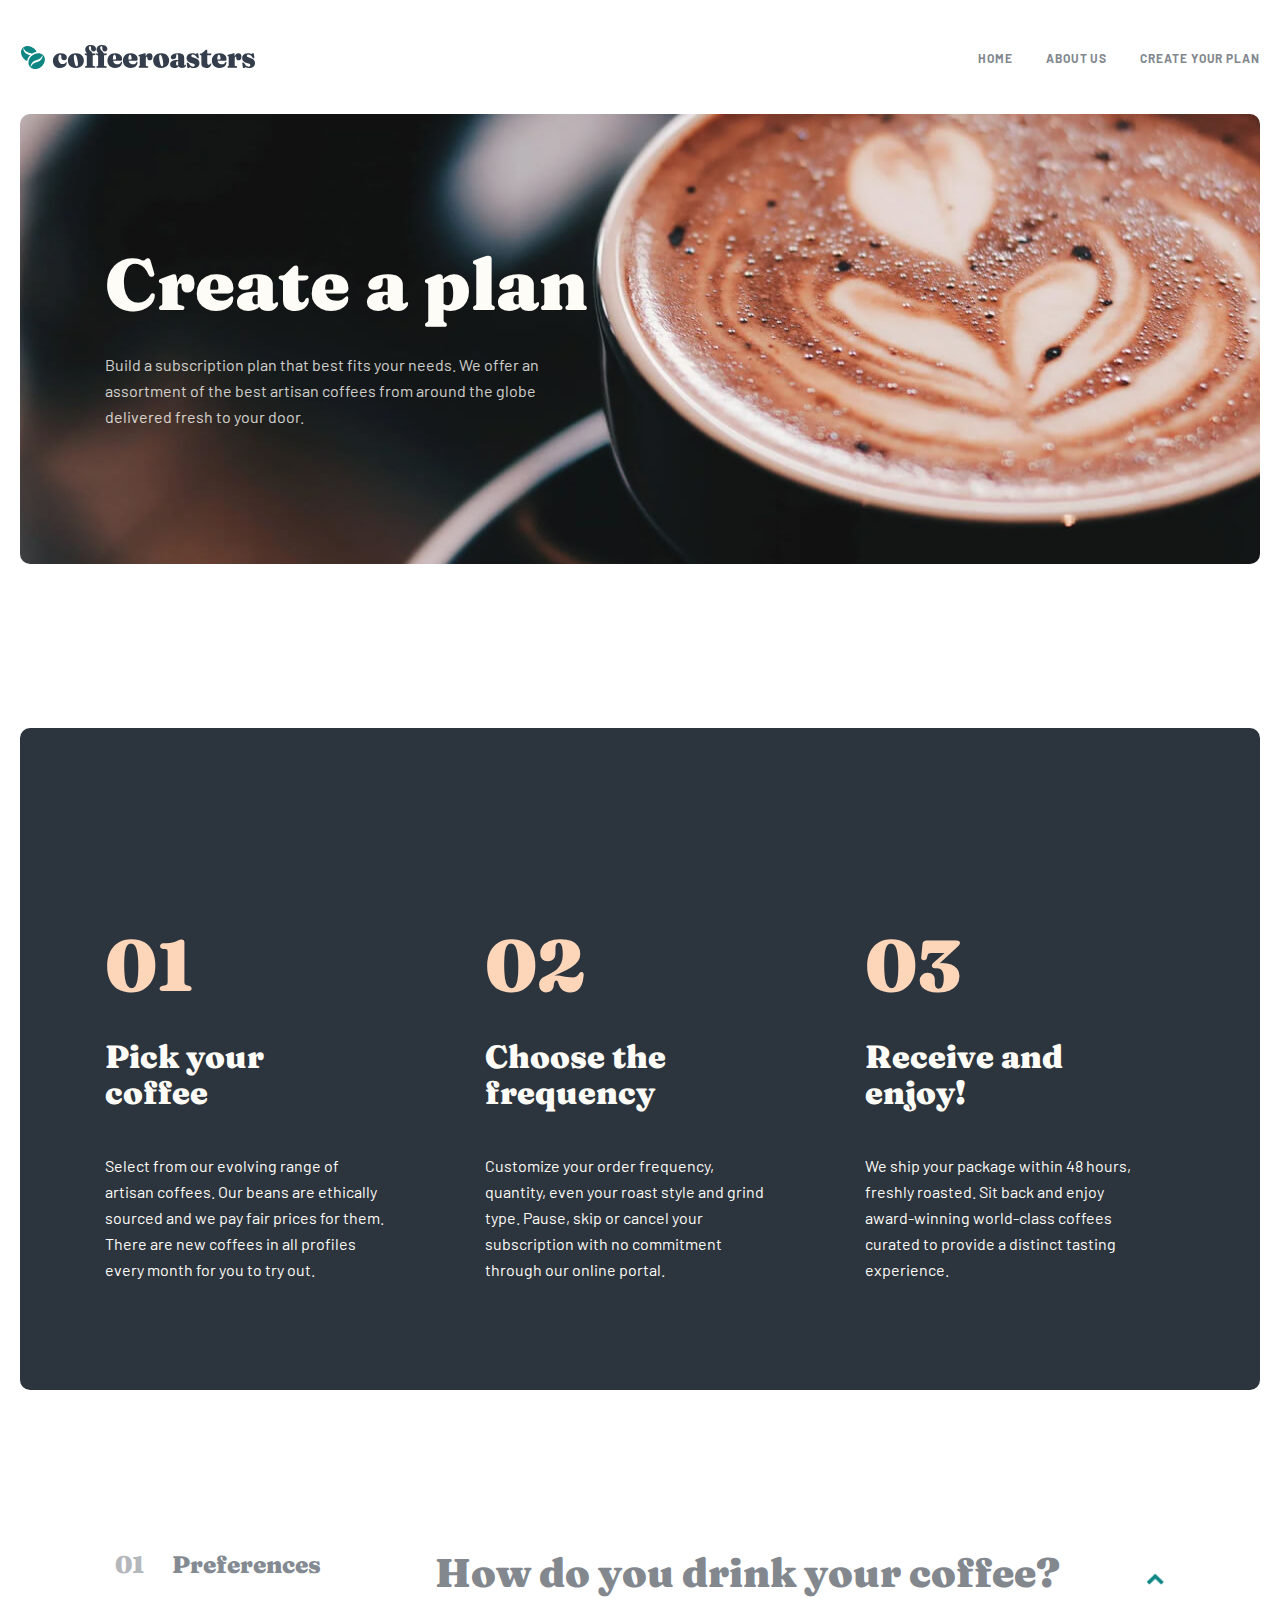
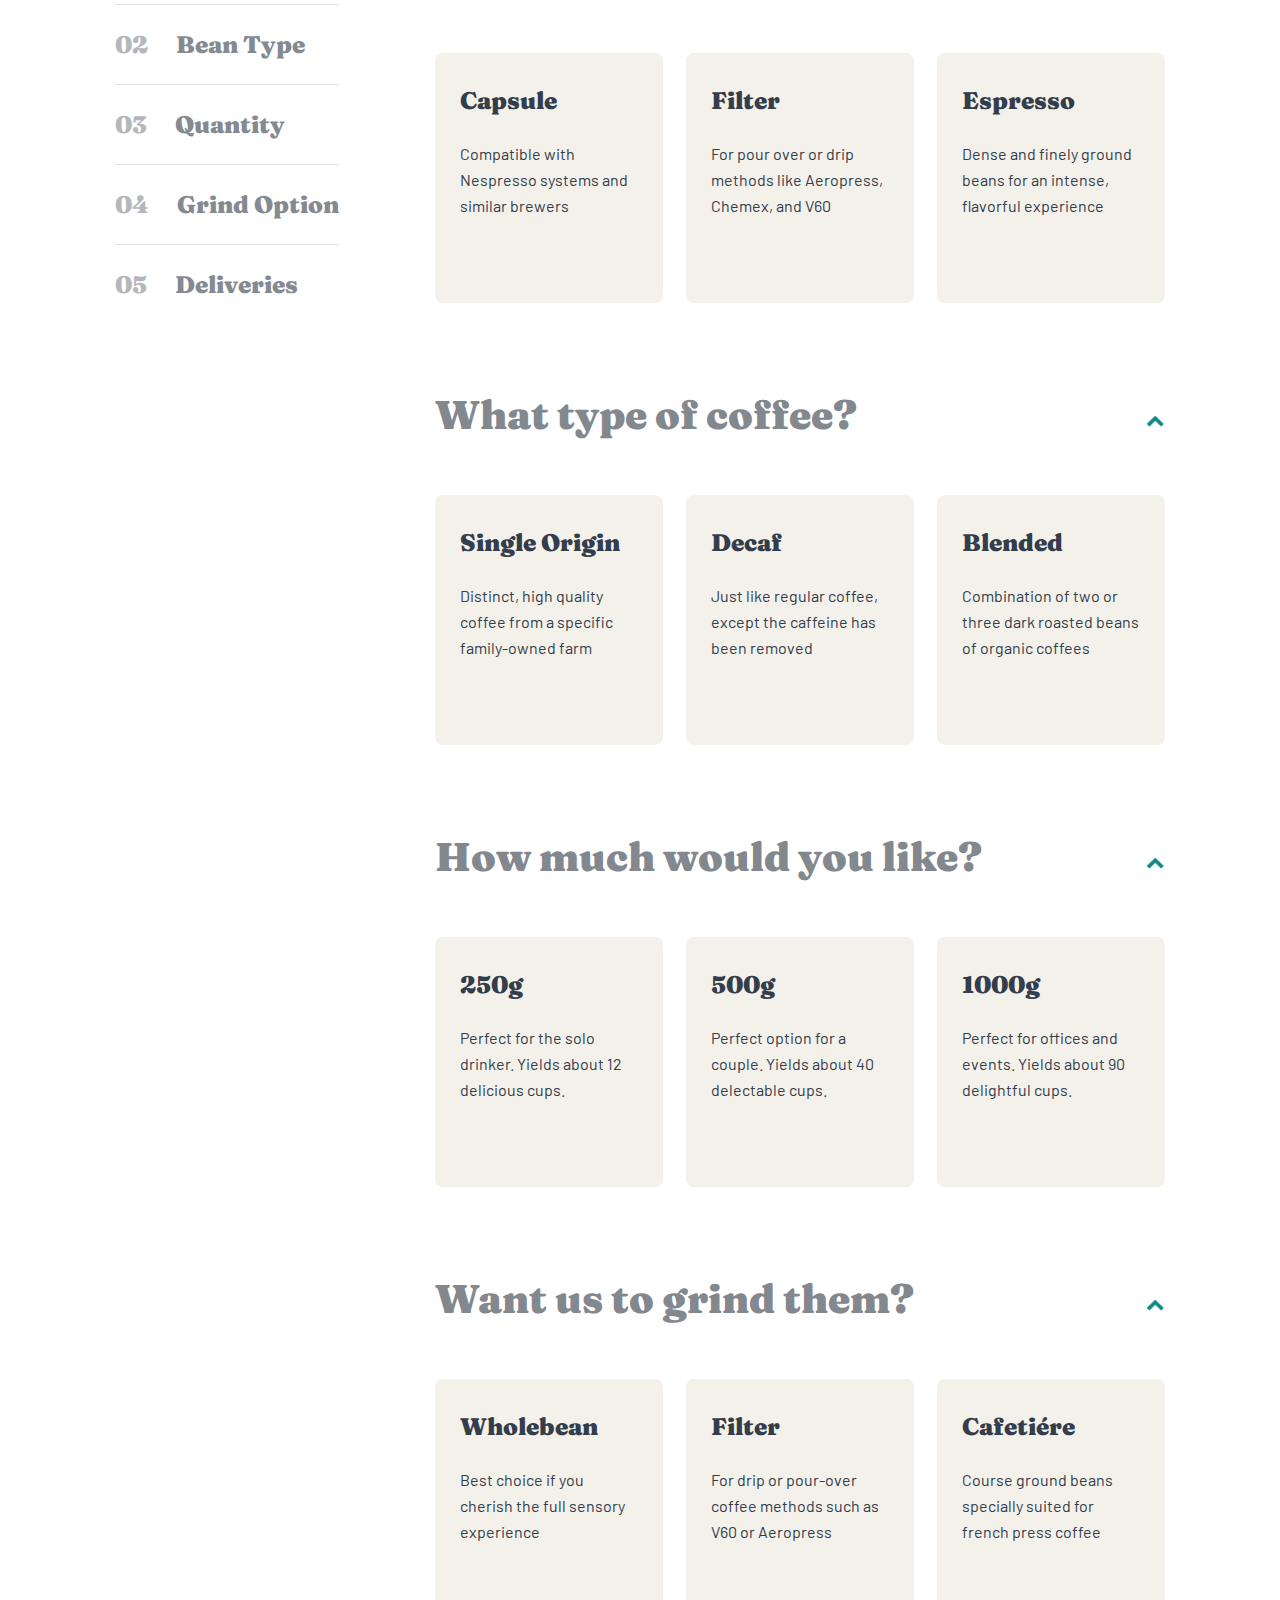
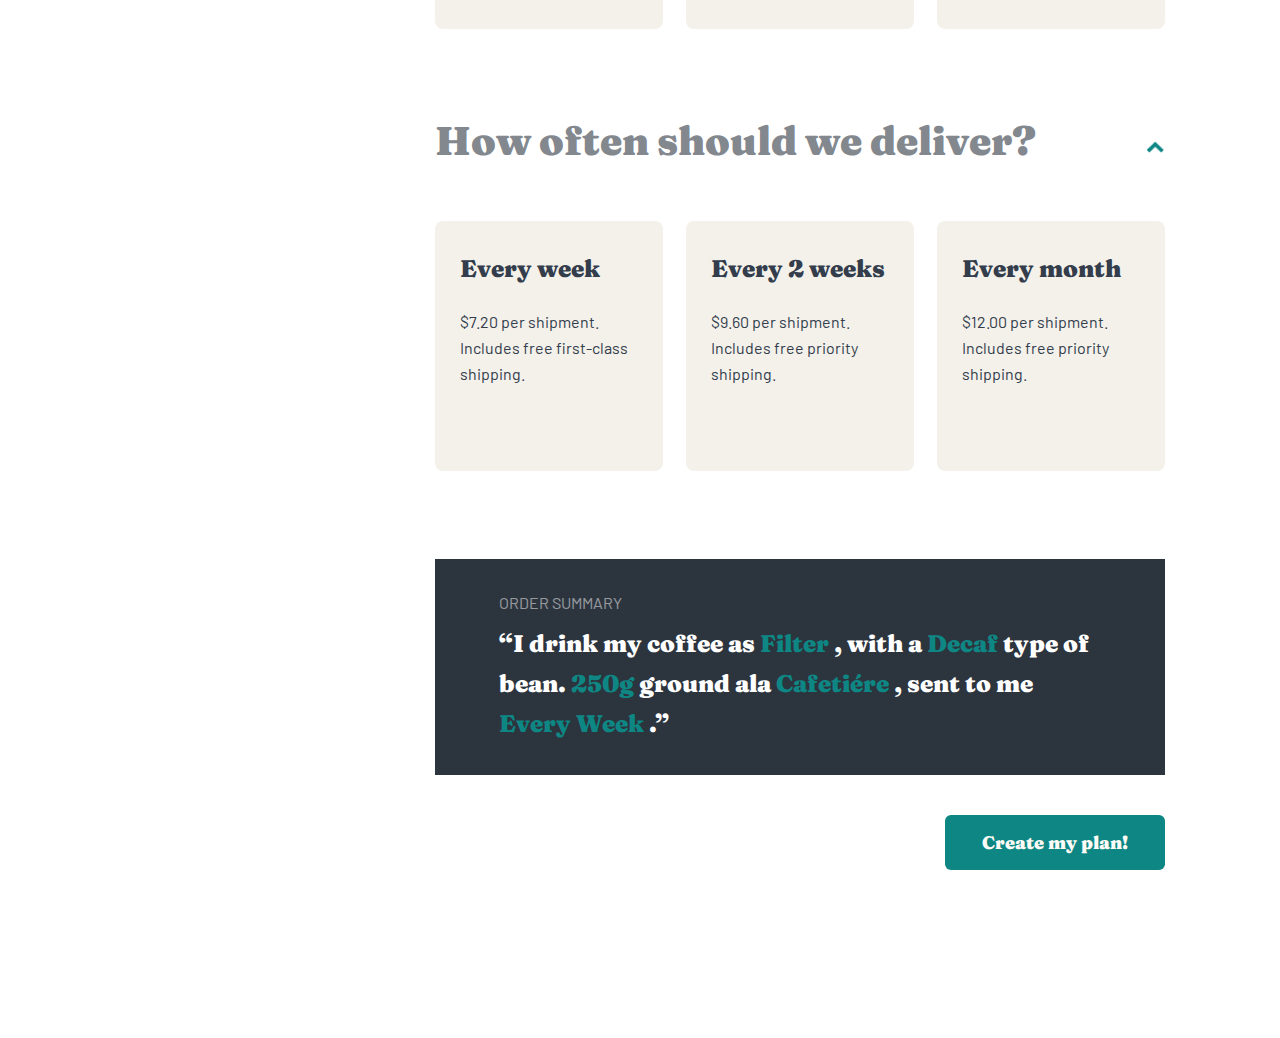
==== commit d3bd5a52: "Add adoptive styles to the third page" ====
--- a/create-plan.html
+++ b/create-plan.html
@@ -57,7 +57,7 @@
 
     <!-- main part -->
     <main class="site-main">
-      <!-- about us part -->
+      <!-- create plan part -->
       <section class="create-plan-intro">
         <div class="container">
           <div class="create-plan-wrapper">
@@ -475,7 +475,7 @@
       </section>
     </main>
     <!-- footer part -->
-    <footer class="footer">
+    <!-- <footer class="footer">
       <div class="container container-small">
         <div class="footer-wrapper">
           <a class="footer-logo-link" href="#">
@@ -541,7 +541,7 @@
             </li>
           </ul>
         </div>
-      </div>
+      </div> -->
       <!-- footer container -->
     </footer>
   </body>
--- a/css/main.min.css
+++ b/css/main.min.css
@@ -1,3 +1,3 @@
 *,*::after,*::before{-webkit-box-sizing:border-box;box-sizing:border-box}html{height:100%}body{display:-webkit-box;display:-ms-flexbox;display:flex;-webkit-box-orient:vertical;-webkit-box-direction:normal;-ms-flex-direction:column;flex-direction:column;height:100%;padding:0;margin:0;font-family:Barlow, "Gill Sans", "Gill Sans MT", Calibri, "Trebuchet MS",- sans-serif}img{vertical-align:middle}.visually-hidden{clip:rect(0 0 0 0);-webkit-clip-path:inset(50%);clip-path:inset(50%);height:1px;overflow:hidden;position:absolute;white-space:nowrap;width:1px}.container{width:100%;max-width:1320px;padding:0 20px;margin:0 auto}.site-main{-webkit-box-flex:1;-ms-flex-positive:1;flex-grow:1}@font-face{font-family:"Barlow";font-style:normal;font-weight:400;src:local(""),url("../fonts/barlow-v5-latin-regular.woff2") format("woff2"),url("../fonts/barlow-v5-latin-regular.woff") format("woff")}@font-face{font-family:"Barlow";font-style:normal;font-weight:700;src:local(""),url("../fonts/barlow-v5-latin-700.woff2") format("woff2"),url("../fonts/barlow-v5-latin-700.woff") format("woff")}@font-face{font-family:"Fraunces";font-style:normal;font-weight:400;src:local(""),url("../fonts/fraunces-v10-latin-regular.woff2") format("woff2"),url("../fonts/fraunces-v10-latin-regular.woff") format("woff")}@font-face{font-family:"Fraunces";font-style:normal;font-weight:900;src:local(""),url("../fonts/fraunces-v10-latin-900.woff2") format("woff2"),url("../fonts/fraunces-v10-latin-900.woff") format("woff")}/*! normalize.css v8.0.1 | MIT License | github.com/necolas/normalize.css */html{line-height:1.15;-webkit-text-size-adjust:100%}body{margin:0}main{display:block}h1{font-size:2em;margin:.67em 0}hr{-webkit-box-sizing:content-box;box-sizing:content-box;height:0;overflow:visible}pre{font-family:monospace,monospace;font-size:1em}a{background-color:transparent}abbr[title]{border-bottom:none;text-decoration:underline;-webkit-text-decoration:underline dotted;text-decoration:underline dotted}b,strong{font-weight:bolder}code,kbd,samp{font-family:monospace,monospace;font-size:1em}small{font-size:80%}sub,sup{font-size:75%;line-height:0;position:relative;vertical-align:baseline}sub{bottom:-.25em}sup{top:-.5em}img{border-style:none}button,input,optgroup,select,textarea{font-family:inherit;font-size:100%;line-height:1.15;margin:0}button,input{overflow:visible}button,select{text-transform:none}[type=button],[type=reset],[type=submit],button{-webkit-appearance:button}[type=button]::-moz-focus-inner,[type=reset]::-moz-focus-inner,[type=submit]::-moz-focus-inner,button::-moz-focus-inner{border-style:none;padding:0}[type=button]:-moz-focusring,[type=reset]:-moz-focusring,[type=submit]:-moz-focusring,button:-moz-focusring{outline:1px dotted ButtonText}fieldset{padding:.35em .75em .625em}legend{-webkit-box-sizing:border-box;box-sizing:border-box;color:inherit;display:table;max-width:100%;padding:0;white-space:normal}progress{vertical-align:baseline}textarea{overflow:auto}[type=checkbox],[type=radio]{-webkit-box-sizing:border-box;box-sizing:border-box;padding:0}[type=number]::-webkit-inner-spin-button,[type=number]::-webkit-outer-spin-button{height:auto}[type=search]{-webkit-appearance:textfield;outline-offset:-2px}[type=search]::-webkit-search-decoration{-webkit-appearance:none}::-webkit-file-upload-button{-webkit-appearance:button;font:inherit}details{display:block}summary{display:list-item}template{display:none}[hidden]{display:none}.header{padding:44px 0}.header .container{display:-webkit-box;display:-ms-flexbox;display:flex;-webkit-box-align:center;-ms-flex-align:center;align-items:center}.site-logo-link{z-index:12;width:100px;max-width:236px;margin-right:auto}.site-logo{vertical-align:middle}.nav-bar__list{display:-webkit-box;display:-ms-flexbox;display:flex;margin:0;padding:0;list-style-type:none}.nav-bar__link{margin-left:33px;text-decoration:none;font-style:normal;font-weight:bold;font-size:12px;line-height:15px;letter-spacing:0.923077px;text-transform:uppercase;color:#83888f}.hamburger-btn{z-index:13;background-color:transparent;border:none;cursor:pointer;display:none}.exit-icon{display:none}@media only screen and (max-width: 610px){.site-logo{width:163px;height:18px}.nav-bar__list{display:none}.hamburger-btn{display:block}.header--adaptive .nav-bar{display:block;position:fixed;z-index:10;top:0;right:0;left:0;bottom:0;padding-top:130px;background:-webkit-gradient(linear, left top, left bottom, from(rgba(254,252,247,0.504981)), color-stop(55.94%, #fefcf7));background:linear-gradient(180deg, rgba(254,252,247,0.504981) 0%, #fefcf7 55.94%);-webkit-transform:matrix(1, 0, 0, -1, 0, 0);transform:matrix(1, 0, 0, -1, 0, 0)}.header--adaptive .nav-bar__list{display:-webkit-box;display:-ms-flexbox;display:flex;-webkit-box-orient:vertical;-webkit-box-direction:normal;-ms-flex-direction:column;flex-direction:column;-webkit-transform:rotateX(180deg);transform:rotateX(180deg);text-align:center}.header--adaptive .nav-bar .nav-bar__link{z-index:15;display:inline-block;margin:0;margin-bottom:32px;font-family:Fraunces, "Times New Roman", Times, serif;font-style:normal;font-weight:900;font-size:24px;line-height:32px;text-align:center;color:#333d4b}.header--adaptive .hamburger-icon{display:none}.header--adaptive .exit-icon{display:block}}.intro-wrapper{margin-bottom:136px;padding:117px 0;padding-left:85px;background-image:url(../images/intro-background.jpg);background-repeat:no-repeat;background-size:cover;background-position:top;border-radius:10px}.intro__heading{width:100%;max-width:493px;margin:0px;margin-bottom:32px;padding:0px;font-family:Fraunces, "Times New Roman", Times, serif;font-style:normal;font-weight:900;font-size:72px;line-height:72px;color:#fefcf7}.intro__paragraph{width:100%;max-width:400px;margin:0px;margin-bottom:56px;padding:0px;font-style:normal;font-weight:normal;font-size:16px;line-height:26px;color:#fefcf7;mix-blend-mode:normal;opacity:0.8}.planning-link{display:inline-block;padding:15px 31px;font-family:Fraunces, "Times New Roman", Times, serif;font-style:normal;font-weight:900;font-size:18px;line-height:25px;text-decoration:none;text-align:center;color:#fefcf7;background:#0e8784;border-radius:6px}@media only screen and (-webkit-min-device-pixel-ratio: 2), only screen and (min--moz-device-pixel-ratio: 2), only screen and (min-device-pixel-ratio: 2), only screen and (min-resolution: 192dpi), only screen and (min-resolution: 2dppx){.intro-wrapper{background-image:url(../images/intro-background@2x.jpg)}}@media only screen and (max-width: 768px){.intro-wrapper{margin-bottom:144px;padding:104px 58px}.intro__heading{font-size:48px;line-height:48px;margin-bottom:24px}.intro__paragraph{margin-bottom:40px;font-size:15px;line-height:25px}}@media only screen and (max-width: 500px){.intro-wrapper{margin-bottom:120px;padding:100px 24px}.intro__heading{font-size:40px;line-height:40px}.intro__paragraph{font-size:15px;line-height:25px}.planning-link{display:block;margin:0 auto;width:217px}}@media only screen and (max-width: 375px){.intro__heading{font-size:32px;line-height:32px}}.collection{margin-bottom:158px}.container-small{width:100%;max-width:1151px}.collection__list{margin:0;padding:0;list-style-type:none;margin:0 -15px;padding-top:126px;display:-webkit-box;display:-ms-flexbox;display:flex;-ms-flex-wrap:wrap;flex-wrap:wrap;-webkit-box-align:end;-ms-flex-align:end;align-items:flex-end;-webkit-box-pack:center;-ms-flex-pack:center;justify-content:center;background-image:url(../images/collection-part/collection-background.svg);background-repeat:no-repeat;background-size:contain;background-position:top 0}.collection__item{margin:0 15px;margin-bottom:30px}.collection__image{vertical-align:middle;margin-bottom:48px}.item-info-wrapper{width:100%;max-width:253px}.collection__heading{margin:0px;margin-bottom:24px;padding:0px;margin-top:24px;font-family:Fraunces, "Times New Roman", Times, serif;font-style:normal;font-weight:900;font-size:24px;line-height:32px;text-align:center;color:#333d4b;text-shadow:0px 4px 4px rgba(0,0,0,0.25)}.collection__paragraph{margin:0px;margin-bottom:0px;padding:0px;font-style:normal;font-weight:normal;font-size:16px;line-height:26px;text-align:center;color:#333d4b}@media only screen and (max-width: 768px){.collection{margin-bottom:129px}.container-small{width:100%;max-width:689px}.collection__list{-webkit-box-orient:vertical;-webkit-box-direction:normal;-ms-flex-direction:column;flex-direction:column;-webkit-box-align:center;-ms-flex-align:center;align-items:center;padding-top:70px}.collection__item{display:-webkit-box;display:-ms-flexbox;display:flex;text-align:center}.collection__image{margin:0;margin-right:36px}.item-info-wrapper{width:100%;max-width:282px;vertical-align:middle}.collection__paragraph{font-size:15px;line-height:25px}}@media only screen and (max-width: 460px){.collection{margin-bottom:120px}.container-small{width:100%;max-width:335px}.collection__list{-webkit-box-orient:vertical;-webkit-box-direction:normal;-ms-flex-direction:column;flex-direction:column;-webkit-box-align:center;-ms-flex-align:center;align-items:center;padding-top:85px}.collection__item{display:-webkit-box;display:-ms-flexbox;display:flex;-webkit-box-orient:vertical;-webkit-box-direction:normal;-ms-flex-direction:column;flex-direction:column;-webkit-box-align:center;-ms-flex-align:center;align-items:center;margin-bottom:48px}.collection__image{width:100%;max-width:200px;height:auto;max-height:151px;margin:0;margin-bottom:24px}.item-info-wrapper{width:100%;max-width:282px;vertical-align:middle}.collection__heading{margin:0;margin-bottom:16px}.collection__paragraph{font-size:15px;line-height:25px}}.about-us-wrapper{margin-bottom:168px;padding:137px 85px;background-image:url(../images/about-us-page/about-us-intro.jpg);background-repeat:no-repeat;background-size:cover;background-position:right;border-radius:10px}.about-us__heading{margin:0;margin-bottom:24px;font-family:Fraunces, "Times New Roman", Times, serif;font-style:normal;font-weight:900;font-size:40px;line-height:48px;color:#fefcf7}.about-us__paragraph{margin:0;width:100%;max-width:445px;font-size:16px;line-height:26px;color:#fefcf7}@media only screen and (-webkit-min-device-pixel-ratio: 2), only screen and (min--moz-device-pixel-ratio: 2), only screen and (min-device-pixel-ratio: 2), only screen and (min-resolution: 192dpi), only screen and (min-resolution: 2dppx){.about-us-wrapper{background-image:url(../../images/about-us-page/about-us-intro@2x.jpg)}}@media only screen and (max-width: 768px){.about-us-wrapper{margin-bottom:144px;padding:118px 58px}.about-us__heading{font-size:32px;line-height:40px}.about-us__paragraph{max-width:398px;font-size:15px;line-height:25px}}@media only screen and (max-width: 442px){.about-us-wrapper{margin-bottom:120px;padding:111px 24px;text-align:center}.about-us__heading{font-size:28px;line-height:28px}.about-us__paragraph{max-width:279px;margin:0 auto}}.commitment-wrapper{display:-webkit-box;display:-ms-flexbox;display:flex;-webkit-box-align:center;-ms-flex-align:center;align-items:center;-webkit-box-pack:justify;-ms-flex-pack:justify;justify-content:space-between;margin-bottom:244px;padding:0 85px}.commitment__img{margin-right:24px}.commitment-info-wrapper{width:100%;max-width:540px}.commitment-info__heading{margin:0;margin-bottom:32px;font-family:Fraunces, "Times New Roman", Times, serif;font-style:normal;font-weight:900;font-size:40px;line-height:48px;color:#333d4b}.commitment-info__paragraph{margin:0;font-size:16px;line-height:26px;color:#333d4b;mix-blend-mode:normal;opacity:0.8}@media only screen and (-webkit-min-device-pixel-ratio: 2), only screen and (min--moz-device-pixel-ratio: 2), only screen and (min-device-pixel-ratio: 2), only screen and (min-resolution: 192dpi), only screen and (min-resolution: 2dppx){.commitment-wrapper::before{background-image:url(../images/about-us-page/commitment-part@2x.jpg)}}.features{margin-bottom:351px}.features-wrapper{position:relative;z-index:1;padding-top:112px;padding-bottom:317px;background-color:#2c343e;border-radius:10px}.features__heading{margin:0px;margin-bottom:32px;padding:0px;font-family:Fraunces, "Times New Roman", Times, serif;font-style:normal;font-weight:900;font-size:40px;line-height:48px;text-align:center;color:#fefcf7}.features__paragraph{margin:0 auto;width:100%;max-width:540px;font-style:normal;font-weight:normal;font-size:16px;line-height:26px;text-align:center;color:#fefcf7;mix-blend-mode:normal;opacity:0.8}.features__list{width:100%;position:absolute;left:50%;top:100%;-webkit-transform:translate(-50%, -50%);transform:translate(-50%, -50%);display:-webkit-box;display:-ms-flexbox;display:flex;-ms-flex-wrap:wrap;flex-wrap:wrap;-webkit-box-pack:center;-ms-flex-pack:center;justify-content:center;margin:0 auto;padding:0;list-style-type:none}.features__item{width:100%;max-width:350px;margin:0 15px;margin-bottom:24px;padding-top:72px;padding-right:48px;padding-left:48px;padding-bottom:48px;background:#0e8784;border-radius:8px}.features__item::before{display:block;margin:0 auto;width:72px;height:72px;margin-bottom:56px;background-repeat:no-repeat;background-size:contain;content:""}.quality::before{background-image:url(../images/features-part/coffee.svg)}.benefits::before{background-image:url(../images/features-part/prize.svg)}.shipping::before{background-image:url(../images/features-part/deliver.svg)}.features__item__heading{margin:0px;margin-bottom:24px;padding:0px;font-family:Fraunces, "Times New Roman", Times, serif;font-style:normal;font-weight:900;font-size:24px;line-height:32px;text-align:center;color:#fefcf7}.features__item__paragraph{margin:0 auto;width:100%;max-width:255px;font-style:normal;font-weight:normal;font-size:16px;line-height:26px;text-align:center;color:#fefcf7}@media only screen and (max-width: 1179px){.features{margin-bottom:551px}.features-wrapper{padding-bottom:481px}}@media only screen and (max-width: 810px){.features{margin-bottom:531px}.features-wrapper{padding-top:71px;padding-left:74px;padding-right:74px}.features__heading{margin-bottom:24px;font-size:32px}.features__item__paragraph{margin-bottom:70px;font-size:15px;line-height:25px}.features__item{display:-webkit-box;display:-ms-flexbox;display:flex;-webkit-box-align:center;-ms-flex-align:center;align-items:center;-webkit-box-pack:space-evenly;-ms-flex-pack:space-evenly;justify-content:space-evenly;max-width:573px;margin:0;margin-bottom:24px}.features__item::before{display:block;margin:0 auto;width:56px;height:56px;margin:0;margin-right:55px;content:""}.features__item__heading{margin-bottom:16px}.features__item__paragraph{margin:0;font-size:15px;line-height:25px}}@media only screen and (max-width: 625px){.features{margin-bottom:717px}.features-wrapper{padding-top:64px;padding-left:24px;padding-right:24px;padding-bottom:664px}.features__heading{font-size:28px;line-height:28px}.features__item__paragraph{font-size:15px;line-height:25px;margin:0;margin-bottom:64px}.features__list{-webkit-box-orient:vertical;-webkit-box-direction:normal;-ms-flex-direction:column;flex-direction:column;-webkit-box-align:center;-ms-flex-align:center;align-items:center}.features__item{margin:0;margin-bottom:24px;padding:70px 30px 50px 30px;-webkit-box-orient:vertical;-webkit-box-direction:normal;-ms-flex-direction:column;flex-direction:column;-webkit-box-align:center;-ms-flex-align:center;align-items:center;max-width:279px}.features__item::before{margin:0 auto;margin-bottom:55px;width:72px;height:72px;content:""}.features__item__heading{margin-bottom:24px}.features__item__paragraph{margin:0;font-size:16px;line-height:26px}}.footer{padding:48px 0;background-color:#2c343e}.footer-wrapper{display:-webkit-box;display:-ms-flexbox;display:flex;-webkit-box-pack:justify;-ms-flex-pack:justify;justify-content:space-between;-webkit-box-align:center;-ms-flex-align:center;align-items:center}.footer-logo-link{margin-right:103px}.footer__nav-bar__list{display:-webkit-box;display:-ms-flexbox;display:flex;margin:0;margin-right:24px;padding:0;list-style-type:none}.footer__nav-bar__item+.footer__nav-bar__item{margin-left:33px}.footer__nav-bar__link{text-decoration:none;font-style:normal;font-weight:bold;font-size:12px;line-height:15px;letter-spacing:0.923077px;text-transform:uppercase;color:#83888f}.footer__nav-bar__link:hover{color:#fefcf7}.footer__social-list{margin:0;padding:0;display:-webkit-box;display:-ms-flexbox;display:flex;-webkit-box-align:center;-ms-flex-align:center;align-items:center;list-style-type:none}.footer__social-item{margin:0;padding:0}.footer__social-item{margin-left:24px}.footer__social-logo{vertical-align:middle}@media only screen and (max-width: 840px){.container-small{width:100%}.footer-wrapper{-webkit-box-orient:vertical;-webkit-box-direction:normal;-ms-flex-direction:column;flex-direction:column;-webkit-box-align:center;-ms-flex-align:center;align-items:center}.footer-logo-link{width:240px;margin:0 auto;margin-bottom:30px}.footer__nav-bar__list{margin-bottom:65px}}@media only screen and (max-width: 360px){.footer-logo-link{margin-bottom:48px}.footer-site-logo{width:217px;height:24px}.footer__nav-bar__list{-webkit-box-orient:vertical;-webkit-box-direction:normal;-ms-flex-direction:column;flex-direction:column;-webkit-box-align:center;-ms-flex-align:center;align-items:center;margin-bottom:50px}.footer__nav-bar__item+.footer__nav-bar__item{margin:0;margin-top:24px}}.header{padding:44px 0}.header .container{display:-webkit-box;display:-ms-flexbox;display:flex;-webkit-box-align:center;-ms-flex-align:center;align-items:center}.site-logo-link{z-index:12;width:100px;max-width:236px;margin-right:auto}.site-logo{vertical-align:middle}.nav-bar__list{display:-webkit-box;display:-ms-flexbox;display:flex;margin:0;padding:0;list-style-type:none}.nav-bar__link{margin-left:33px;text-decoration:none;font-style:normal;font-weight:bold;font-size:12px;line-height:15px;letter-spacing:0.923077px;text-transform:uppercase;color:#83888f}.hamburger-btn{z-index:13;background-color:transparent;border:none;cursor:pointer;display:none}.exit-icon{display:none}@media only screen and (max-width: 610px){.site-logo{width:163px;height:18px}.nav-bar__list{display:none}.hamburger-btn{display:block}.header--adaptive .nav-bar{display:block;position:fixed;z-index:10;top:0;right:0;left:0;bottom:0;padding-top:130px;background:-webkit-gradient(linear, left top, left bottom, from(rgba(254,252,247,0.504981)), color-stop(55.94%, #fefcf7));background:linear-gradient(180deg, rgba(254,252,247,0.504981) 0%, #fefcf7 55.94%);-webkit-transform:matrix(1, 0, 0, -1, 0, 0);transform:matrix(1, 0, 0, -1, 0, 0)}.header--adaptive .nav-bar__list{display:-webkit-box;display:-ms-flexbox;display:flex;-webkit-box-orient:vertical;-webkit-box-direction:normal;-ms-flex-direction:column;flex-direction:column;-webkit-transform:rotateX(180deg);transform:rotateX(180deg);text-align:center}.header--adaptive .nav-bar .nav-bar__link{z-index:15;display:inline-block;margin:0;margin-bottom:32px;font-family:Fraunces, "Times New Roman", Times, serif;font-style:normal;font-weight:900;font-size:24px;line-height:32px;text-align:center;color:#333d4b}.header--adaptive .hamburger-icon{display:none}.header--adaptive .exit-icon{display:block}}.headquarters-wrapper{margin-bottom:168px}.headquarters__heading{margin:0;margin-bottom:72px;font-family:Fraunces, "Times New Roman", Times, serif;font-style:normal;font-weight:900;font-size:24px;line-height:32px;color:#83888f}.headquarters__list{display:-webkit-box;display:-ms-flexbox;display:flex;margin:0;padding:0;list-style-type:none}.headquarters__item{width:285px;margin-right:95px}.headquarters__item::before{display:inline-block;width:52px;height:52px;margin-bottom:45px;background-repeat:no-repeat;content:""}.uk::before{background-image:url(../images/about-us-page/uk.svg);background-size:41px 49px}.canada::before{background-image:url(../images/about-us-page/canada.svg);background-size:52px 50px}.australia::before{background-image:url(../images/about-us-page/australia.svg);background-size:49px 44px}.headquarters__item__heading{margin:0;margin-bottom:24px;font-family:Fraunces, "Times New Roman", Times, serif;font-style:normal;font-weight:900;font-size:32px;line-height:36px;color:#333d4b}.headquarters__item__address-list{margin:0;padding:0;list-style-type:none}.headquarters__item__address-item{font-size:16px;line-height:26px;color:#333d4b}.intro-wrapper{margin-bottom:136px;padding:117px 0;padding-left:85px;background-image:url(../images/intro-background.jpg);background-repeat:no-repeat;background-size:cover;background-position:top;border-radius:10px}.intro__heading{width:100%;max-width:493px;margin:0px;margin-bottom:32px;padding:0px;font-family:Fraunces, "Times New Roman", Times, serif;font-style:normal;font-weight:900;font-size:72px;line-height:72px;color:#fefcf7}.intro__paragraph{width:100%;max-width:400px;margin:0px;margin-bottom:56px;padding:0px;font-style:normal;font-weight:normal;font-size:16px;line-height:26px;color:#fefcf7;mix-blend-mode:normal;opacity:0.8}.planning-link{display:inline-block;padding:15px 31px;font-family:Fraunces, "Times New Roman", Times, serif;font-style:normal;font-weight:900;font-size:18px;line-height:25px;text-decoration:none;text-align:center;color:#fefcf7;background:#0e8784;border-radius:6px}@media only screen and (-webkit-min-device-pixel-ratio: 2), only screen and (min--moz-device-pixel-ratio: 2), only screen and (min-device-pixel-ratio: 2), only screen and (min-resolution: 192dpi), only screen and (min-resolution: 2dppx){.intro-wrapper{background-image:url(../images/intro-background@2x.jpg)}}@media only screen and (max-width: 768px){.intro-wrapper{margin-bottom:144px;padding:104px 58px}.intro__heading{font-size:48px;line-height:48px;margin-bottom:24px}.intro__paragraph{margin-bottom:40px;font-size:15px;line-height:25px}}@media only screen and (max-width: 500px){.intro-wrapper{margin-bottom:120px;padding:100px 24px}.intro__heading{font-size:40px;line-height:40px}.intro__paragraph{font-size:15px;line-height:25px}.planning-link{display:block;margin:0 auto;width:217px}}@media only screen and (max-width: 375px){.intro__heading{font-size:32px;line-height:32px}}.planning-wrapper{margin-bottom:200px}.planning__heading{margin:0;margin-bottom:95px;font-family:Fraunces, "Times New Roman", Times, serif;font-style:normal;font-weight:900;font-size:24px;line-height:32px;color:#83888f}.planning__list{position:relative;z-index:1;display:-webkit-box;display:-ms-flexbox;display:flex;-webkit-box-align:start;-ms-flex-align:start;align-items:flex-start;margin:0;margin-bottom:64px;padding:0;list-style-type:none}.planning__list::before{position:absolute;top:0px;display:inline-block;width:100%;max-width:67%;height:1px;background-color:#fdd6ba;border:2px solid #fdd6ba;content:""}.planning__item{position:relative;z-index:1;width:100%;max-width:285px;margin-right:95px;padding-top:82px}.planning__item::before{position:absolute;top:-15.5px;display:inline-block;width:31px;height:31px;background:#fefcf7;border:2px solid #0e8784;border-radius:50%;content:""}.planning__item__span{display:inline-block;margin-bottom:38px;font-family:Fraunces, "Times New Roman", Times, serif;font-style:normal;font-weight:900;font-size:72px;line-height:72px;color:#fdd6ba}.planning__item__heading{width:100%;max-width:255px;margin:0;margin-bottom:42px;font-family:Fraunces, "Times New Roman", Times, serif;font-style:normal;font-weight:900;font-size:32px;line-height:36px;color:#333d4b}.planning__item__paragraph{margin:0;font-style:normal;font-weight:normal;font-size:16px;line-height:26px;color:#333d4b}@media only screen and (max-width: 768px){.container-small{max-width:688px}.planning-wrapper{margin-bottom:144px}.planning__heading{margin-bottom:55px}.planning__list{margin-bottom:44px}.planning__item{margin-right:10px}.planning__item__heading{margin-bottom:38px;font-size:28px;line-height:32px}}@media only screen and (max-width: 565px){.container-small{width:100%}.planning-wrapper{margin-bottom:120px}.planning__heading{margin-bottom:80px;text-align:center}.planning__list{-webkit-box-orient:vertical;-webkit-box-direction:normal;-ms-flex-direction:column;flex-direction:column;-webkit-box-align:center;-ms-flex-align:center;align-items:center;margin-bottom:23px}.planning__list::before{display:none}.planning__item{margin:0;margin-bottom:56px;padding-top:0;text-align:center}.planning__item::before{display:none}.planning__item__heading{width:100%;margin:0 auto;margin-bottom:24px;text-align:center}}.quality-wrapper{position:relative;z-index:1;display:-webkit-box;display:-ms-flexbox;display:flex;-webkit-box-align:center;-ms-flex-align:center;align-items:center;-webkit-box-pack:justify;-ms-flex-pack:justify;justify-content:space-between;margin-bottom:168px;padding-top:100px;padding-left:85px;padding-bottom:176px;background-color:#2c343e;border-radius:10px}.quality-wrapper::after{position:absolute;right:85px;bottom:88px;display:inline-block;width:445px;height:474px;background-image:url(../images/about-us-page/quality-part.jpg);background-repeat:no-repeat;background-size:cover;border-radius:8px;content:""}.quality-info-wrapper{width:540px}.quality-info__heading{margin:0;margin-bottom:32px;font-family:Fraunces, "Times New Roman", Times, serif;font-style:normal;font-weight:900;font-size:40px;line-height:48px;color:#fefcf7}.quality-info__paragraph{margin:0;font-size:16px;line-height:26px;color:#fefcf7;mix-blend-mode:normal;opacity:0.8}@media only screen and (-webkit-min-device-pixel-ratio: 2), only screen and (min--moz-device-pixel-ratio: 2), only screen and (min-device-pixel-ratio: 2), only screen and (min-resolution: 192dpi), only screen and (min-resolution: 2dppx){.quality-wrapper::after{background-image:url(../images/about-us-page/quality-part@2x.jpg)}}.create-plan-wrapper{height:450px;margin-bottom:164px;padding-top:134px;padding-left:85px;padding-bottom:134px;background-image:url(../images/create-plan-page/create-plan-intro.jpg);background-repeat:no-repeat;background-size:cover}.create-plan__heading{margin:0;margin-bottom:32px;font-family:Fraunces, "Times New Roman", Times, serif;font-style:normal;font-weight:900;font-size:72px;line-height:72px;color:#fefcf7}.create-plan__paragraph{width:445px;margin:0;font-size:16px;line-height:26px;color:#fefcf7;mix-blend-mode:normal;opacity:0.8}.create-planning-wrapper{margin-bottom:159px;padding-top:119px;padding-bottom:107px;padding-left:85px;background-color:#2c343e;border-radius:10px}.create-planning__list{position:relative;z-index:1;display:-webkit-box;display:-ms-flexbox;display:flex;-webkit-box-align:start;-ms-flex-align:start;align-items:flex-start;margin:0;margin-bottom:64px;padding:0;list-style-type:none}.create-planning__list::before{position:absolute;top:0px;display:inline-block;width:760px;height:1px;background-color:#fdd6ba;border:2px solid #fdd6ba;content:""}.create-planning__item{position:relative;z-index:1;width:285px;margin-right:95px;padding-top:82px}.create-planning__item::before{position:absolute;top:-15.5px;display:inline-block;width:31px;height:31px;background:#293039;border:2px solid #0e8784;border-radius:50%;content:""}.create-planning__item__span{display:inline-block;margin-bottom:38px;font-family:Fraunces, "Times New Roman", Times, serif;font-style:normal;font-weight:900;font-size:72px;line-height:72px;color:#fdd6ba}.create-planning__item__heading{width:255px;margin:0;margin-bottom:42px;font-family:Fraunces, "Times New Roman", Times, serif;font-style:normal;font-weight:900;font-size:32px;line-height:36px;color:#fefcf7}.create-planning__item__paragraph{margin:0;font-style:normal;font-weight:normal;font-size:16px;line-height:26px;color:#fefcf7}@media only screen and (-webkit-min-device-pixel-ratio: 2), only screen and (min--moz-device-pixel-ratio: 2), only screen and (min-device-pixel-ratio: 2), only screen and (min-resolution: 192dpi), only screen and (min-resolution: 2dppx){.create-plan-wrapper{background-image:url(../images/create-plan-page/create-plan-intro@2x.jpg)}}.survey-wrapper{display:-webkit-box;display:-ms-flexbox;display:flex;-webkit-box-pack:space-evenly;-ms-flex-pack:space-evenly;justify-content:space-evenly;-webkit-box-align:start;-ms-flex-align:start;align-items:flex-start}.survey__list{margin:0;padding:0;list-style-type:none}.survey__item{position:relative;z-index:1;padding:24px 0}.survey__item:first-child{padding-top:0}.survey__item::after{position:absolute;bottom:0;left:0;display:inline-block;width:255px;height:1px;background-color:#83888f;mix-blend-mode:normal;opacity:0.25;content:""}.survey__item:last-child::after{background-color:white}.survey__link{display:inline-block;width:255px;text-decoration:none;font-family:Fraunces, "Times New Roman", Times, serif;font-style:normal;font-weight:900;font-size:24px;line-height:32px;color:#333d4b;opacity:0.6}.survey__link__span{padding-right:28px;color:#83888f}.survey-form__wrapper{margin-bottom:88px}.survey-form__heading{position:relative;z-index:1;margin:0;margin-bottom:56px;font-family:Fraunces, "Times New Roman", Times, serif;font-style:normal;font-weight:900;font-size:40px;line-height:48px;color:#83888f}.survey-form__heading::after{position:absolute;right:0;top:50%;display:inline-block;width:19px;height:12px;background-image:url(../../images/create-plan-page/radio-part-icon.png);background-repeat:no-repeat;background-size:18px 12px;content:""}.survey-form-input-wrapper{display:-webkit-box;display:-ms-flexbox;display:flex}.survey-form__input-wrapper{margin-right:23px}.survey-form__input-wrapper:last-child{margin-right:0}.survey-form__input:checked+.survey-form__label{background-color:#0e8784}.survey-form__input:checked+.survey-form__label span{color:white}.survey-form__label{display:inline-block;width:228px;height:250px;padding:32px 25px;background-color:#f4f1eb;border-radius:8px}.survey-form__input-name{display:block;margin:0;margin-bottom:24px;font-family:Fraunces, "Times New Roman", Times, serif;font-style:normal;font-weight:900;font-size:24px;line-height:32px;color:#333d4b}.survey-form__input-text{display:inline-block;font-size:16px;line-height:26px;color:#333d4b}.order-summary-wrapper{width:730px;margin-bottom:40px;padding:31px 64px;background-color:#2c343e}.order-summary__paragraph{margin:0;margin-bottom:8px;font-size:16px;line-height:26px;text-transform:uppercase;color:#ffffff;mix-blend-mode:normal;opacity:0.5}.order-summary__blockquote{margin:0;font-family:Fraunces, "Times New Roman", Times, serif;font-style:normal;font-weight:900;font-size:24px;line-height:40px;color:#ffffff}.order-summary__span{color:#0e8784}.survey-form__button{display:block;width:220px;margin-bottom:168px;margin-left:auto;padding:15px 35px;font-family:Fraunces, "Times New Roman", Times, serif;font-style:normal;font-weight:900;font-size:18px;line-height:25px;text-align:center;color:#fefcf7;background-color:#0e8784;border-radius:6px;border:none}@media only screen and (-webkit-min-device-pixel-ratio: 2), only screen and (min--moz-device-pixel-ratio: 2), only screen and (min-device-pixel-ratio: 2), only screen and (min-resolution: 192dpi), only screen and (min-resolution: 2dppx){.survey-form__heading::after{background-image:url(../../images/create-plan-page/radio-part-icon@2x.png)}}
+ sans-serif}img{vertical-align:middle}.visually-hidden{clip:rect(0 0 0 0);-webkit-clip-path:inset(50%);clip-path:inset(50%);height:1px;overflow:hidden;position:absolute;white-space:nowrap;width:1px}.container{width:100%;max-width:1320px;padding:0 20px;margin:0 auto}.site-main{-webkit-box-flex:1;-ms-flex-positive:1;flex-grow:1}@font-face{font-family:"Barlow";font-style:normal;font-weight:400;src:local(""),url("../fonts/barlow-v5-latin-regular.woff2") format("woff2"),url("../fonts/barlow-v5-latin-regular.woff") format("woff")}@font-face{font-family:"Barlow";font-style:normal;font-weight:700;src:local(""),url("../fonts/barlow-v5-latin-700.woff2") format("woff2"),url("../fonts/barlow-v5-latin-700.woff") format("woff")}@font-face{font-family:"Fraunces";font-style:normal;font-weight:400;src:local(""),url("../fonts/fraunces-v10-latin-regular.woff2") format("woff2"),url("../fonts/fraunces-v10-latin-regular.woff") format("woff")}@font-face{font-family:"Fraunces";font-style:normal;font-weight:900;src:local(""),url("../fonts/fraunces-v10-latin-900.woff2") format("woff2"),url("../fonts/fraunces-v10-latin-900.woff") format("woff")}/*! normalize.css v8.0.1 | MIT License | github.com/necolas/normalize.css */html{line-height:1.15;-webkit-text-size-adjust:100%}body{margin:0}main{display:block}h1{font-size:2em;margin:.67em 0}hr{-webkit-box-sizing:content-box;box-sizing:content-box;height:0;overflow:visible}pre{font-family:monospace,monospace;font-size:1em}a{background-color:transparent}abbr[title]{border-bottom:none;text-decoration:underline;-webkit-text-decoration:underline dotted;text-decoration:underline dotted}b,strong{font-weight:bolder}code,kbd,samp{font-family:monospace,monospace;font-size:1em}small{font-size:80%}sub,sup{font-size:75%;line-height:0;position:relative;vertical-align:baseline}sub{bottom:-.25em}sup{top:-.5em}img{border-style:none}button,input,optgroup,select,textarea{font-family:inherit;font-size:100%;line-height:1.15;margin:0}button,input{overflow:visible}button,select{text-transform:none}[type=button],[type=reset],[type=submit],button{-webkit-appearance:button}[type=button]::-moz-focus-inner,[type=reset]::-moz-focus-inner,[type=submit]::-moz-focus-inner,button::-moz-focus-inner{border-style:none;padding:0}[type=button]:-moz-focusring,[type=reset]:-moz-focusring,[type=submit]:-moz-focusring,button:-moz-focusring{outline:1px dotted ButtonText}fieldset{padding:.35em .75em .625em}legend{-webkit-box-sizing:border-box;box-sizing:border-box;color:inherit;display:table;max-width:100%;padding:0;white-space:normal}progress{vertical-align:baseline}textarea{overflow:auto}[type=checkbox],[type=radio]{-webkit-box-sizing:border-box;box-sizing:border-box;padding:0}[type=number]::-webkit-inner-spin-button,[type=number]::-webkit-outer-spin-button{height:auto}[type=search]{-webkit-appearance:textfield;outline-offset:-2px}[type=search]::-webkit-search-decoration{-webkit-appearance:none}::-webkit-file-upload-button{-webkit-appearance:button;font:inherit}details{display:block}summary{display:list-item}template{display:none}[hidden]{display:none}.header{padding:44px 0}.header .container{display:-webkit-box;display:-ms-flexbox;display:flex;-webkit-box-align:center;-ms-flex-align:center;align-items:center}.site-logo-link{z-index:12;width:100px;max-width:236px;margin-right:auto}.site-logo{vertical-align:middle}.nav-bar__list{display:-webkit-box;display:-ms-flexbox;display:flex;margin:0;padding:0;list-style-type:none}.nav-bar__link{margin-left:33px;text-decoration:none;font-style:normal;font-weight:bold;font-size:12px;line-height:15px;letter-spacing:0.923077px;text-transform:uppercase;color:#83888f}.hamburger-btn{z-index:13;background-color:transparent;border:none;cursor:pointer;display:none}.exit-icon{display:none}@media only screen and (max-width: 610px){.site-logo{width:163px;height:18px}.nav-bar__list{display:none}.hamburger-btn{display:block}.header--adaptive .nav-bar{display:block;position:fixed;z-index:10;top:0;right:0;left:0;bottom:0;padding-top:130px;background:-webkit-gradient(linear, left top, left bottom, from(rgba(254,252,247,0.504981)), color-stop(55.94%, #fefcf7));background:linear-gradient(180deg, rgba(254,252,247,0.504981) 0%, #fefcf7 55.94%);-webkit-transform:matrix(1, 0, 0, -1, 0, 0);transform:matrix(1, 0, 0, -1, 0, 0)}.header--adaptive .nav-bar__list{display:-webkit-box;display:-ms-flexbox;display:flex;-webkit-box-orient:vertical;-webkit-box-direction:normal;-ms-flex-direction:column;flex-direction:column;-webkit-transform:rotateX(180deg);transform:rotateX(180deg);text-align:center}.header--adaptive .nav-bar .nav-bar__link{z-index:15;display:inline-block;margin:0;margin-bottom:32px;font-family:Fraunces, "Times New Roman", Times, serif;font-style:normal;font-weight:900;font-size:24px;line-height:32px;text-align:center;color:#333d4b}.header--adaptive .hamburger-icon{display:none}.header--adaptive .exit-icon{display:block}}.intro-wrapper{margin-bottom:136px;padding:117px 0;padding-left:85px;background-image:url(../images/intro-background.jpg);background-repeat:no-repeat;background-size:cover;background-position:top;border-radius:10px}.intro__heading{width:100%;max-width:493px;margin:0px;margin-bottom:32px;padding:0px;font-family:Fraunces, "Times New Roman", Times, serif;font-style:normal;font-weight:900;font-size:72px;line-height:72px;color:#fefcf7}.intro__paragraph{width:100%;max-width:400px;margin:0px;margin-bottom:56px;padding:0px;font-style:normal;font-weight:normal;font-size:16px;line-height:26px;color:#fefcf7;mix-blend-mode:normal;opacity:0.8}.planning-link{display:inline-block;padding:15px 31px;font-family:Fraunces, "Times New Roman", Times, serif;font-style:normal;font-weight:900;font-size:18px;line-height:25px;text-decoration:none;text-align:center;color:#fefcf7;background:#0e8784;border-radius:6px}@media only screen and (-webkit-min-device-pixel-ratio: 2), only screen and (min--moz-device-pixel-ratio: 2), only screen and (min-device-pixel-ratio: 2), only screen and (min-resolution: 192dpi), only screen and (min-resolution: 2dppx){.intro-wrapper{background-image:url(../images/intro-background@2x.jpg)}}@media only screen and (max-width: 768px){.intro-wrapper{margin-bottom:144px;padding:104px 58px}.intro__heading{font-size:48px;line-height:48px;margin-bottom:24px}.intro__paragraph{margin-bottom:40px;font-size:15px;line-height:25px}}@media only screen and (max-width: 500px){.intro-wrapper{margin-bottom:120px;padding:100px 24px}.intro__heading{font-size:40px;line-height:40px}.intro__paragraph{font-size:15px;line-height:25px}.planning-link{display:block;margin:0 auto;width:217px}}@media only screen and (max-width: 375px){.intro__heading{font-size:32px;line-height:32px}}.collection{margin-bottom:158px}.container-small{width:100%;max-width:1151px}.collection__list{margin:0;padding:0;list-style-type:none;margin:0 -15px;padding-top:126px;display:-webkit-box;display:-ms-flexbox;display:flex;-ms-flex-wrap:wrap;flex-wrap:wrap;-webkit-box-align:end;-ms-flex-align:end;align-items:flex-end;-webkit-box-pack:center;-ms-flex-pack:center;justify-content:center;background-image:url(../images/collection-part/collection-background.svg);background-repeat:no-repeat;background-size:contain;background-position:top 0}.collection__item{margin:0 15px;margin-bottom:30px}.collection__image{vertical-align:middle;margin-bottom:48px}.item-info-wrapper{width:100%;max-width:253px}.collection__heading{margin:0px;margin-bottom:24px;padding:0px;margin-top:24px;font-family:Fraunces, "Times New Roman", Times, serif;font-style:normal;font-weight:900;font-size:24px;line-height:32px;text-align:center;color:#333d4b;text-shadow:0px 4px 4px rgba(0,0,0,0.25)}.collection__paragraph{margin:0px;margin-bottom:0px;padding:0px;font-style:normal;font-weight:normal;font-size:16px;line-height:26px;text-align:center;color:#333d4b}@media only screen and (max-width: 768px){.collection{margin-bottom:129px}.container-small{width:100%;max-width:689px}.collection__list{-webkit-box-orient:vertical;-webkit-box-direction:normal;-ms-flex-direction:column;flex-direction:column;-webkit-box-align:center;-ms-flex-align:center;align-items:center;padding-top:70px}.collection__item{display:-webkit-box;display:-ms-flexbox;display:flex;text-align:center}.collection__image{margin:0;margin-right:36px}.item-info-wrapper{width:100%;max-width:282px;vertical-align:middle}.collection__paragraph{font-size:15px;line-height:25px}}@media only screen and (max-width: 460px){.collection{margin-bottom:120px}.container-small{width:100%;max-width:335px}.collection__list{-webkit-box-orient:vertical;-webkit-box-direction:normal;-ms-flex-direction:column;flex-direction:column;-webkit-box-align:center;-ms-flex-align:center;align-items:center;padding-top:85px}.collection__item{display:-webkit-box;display:-ms-flexbox;display:flex;-webkit-box-orient:vertical;-webkit-box-direction:normal;-ms-flex-direction:column;flex-direction:column;-webkit-box-align:center;-ms-flex-align:center;align-items:center;margin-bottom:48px}.collection__image{width:100%;max-width:200px;height:auto;max-height:151px;margin:0;margin-bottom:24px}.item-info-wrapper{width:100%;max-width:282px;vertical-align:middle}.collection__heading{margin:0;margin-bottom:16px}.collection__paragraph{font-size:15px;line-height:25px}}.about-us-wrapper{margin-bottom:168px;padding:137px 85px;background-image:url(../images/about-us-page/about-us-intro.jpg);background-repeat:no-repeat;background-size:cover;background-position:right;border-radius:10px}.about-us__heading{margin:0;margin-bottom:24px;font-family:Fraunces, "Times New Roman", Times, serif;font-style:normal;font-weight:900;font-size:40px;line-height:48px;color:#fefcf7}.about-us__paragraph{margin:0;width:100%;max-width:445px;font-size:16px;line-height:26px;color:#fefcf7}@media only screen and (-webkit-min-device-pixel-ratio: 2), only screen and (min--moz-device-pixel-ratio: 2), only screen and (min-device-pixel-ratio: 2), only screen and (min-resolution: 192dpi), only screen and (min-resolution: 2dppx){.about-us-wrapper{background-image:url(../../images/about-us-page/about-us-intro@2x.jpg)}}@media only screen and (max-width: 768px){.about-us-wrapper{margin-bottom:144px;padding:118px 58px}.about-us__heading{font-size:32px;line-height:40px}.about-us__paragraph{max-width:398px;font-size:15px;line-height:25px}}@media only screen and (max-width: 442px){.about-us-wrapper{margin-bottom:120px;padding:111px 24px;text-align:center}.about-us__heading{font-size:28px;line-height:28px}.about-us__paragraph{max-width:279px;margin:0 auto}}.commitment-wrapper{display:-webkit-box;display:-ms-flexbox;display:flex;-webkit-box-align:center;-ms-flex-align:center;align-items:center;-webkit-box-pack:justify;-ms-flex-pack:justify;justify-content:space-between;margin-bottom:244px;padding:0 85px}.commitment__img{margin-right:24px}.commitment-info-wrapper{width:100%;max-width:540px}.commitment-info__heading{margin:0;margin-bottom:32px;font-family:Fraunces, "Times New Roman", Times, serif;font-style:normal;font-weight:900;font-size:40px;line-height:48px;color:#333d4b}.commitment-info__paragraph{margin:0;font-size:16px;line-height:26px;color:#333d4b;mix-blend-mode:normal;opacity:0.8}@media only screen and (-webkit-min-device-pixel-ratio: 2), only screen and (min--moz-device-pixel-ratio: 2), only screen and (min-device-pixel-ratio: 2), only screen and (min-resolution: 192dpi), only screen and (min-resolution: 2dppx){.commitment-wrapper::before{background-image:url(../images/about-us-page/commitment-part@2x.jpg)}}@media only screen and (max-width: 1210px){.commitment-wrapper{-webkit-box-pack:space-evenly;-ms-flex-pack:space-evenly;justify-content:space-evenly;margin-bottom:304px;padding:0}}@media only screen and (max-width: 810px){.commitment-wrapper{-webkit-box-pack:space-evenly;-ms-flex-pack:space-evenly;justify-content:space-evenly;padding:0}.commitment__img{width:281px;height:470px}.commitment-info-wrapper{max-width:339px}.commitment-info__heading{margin-bottom:30px;font-size:32px;line-height:48px}.commitment-info__paragraph{font-size:15px;line-height:25px}}@media only screen and (max-width: 629px){.commitment-wrapper{-webkit-box-orient:vertical;-webkit-box-direction:normal;-ms-flex-direction:column;flex-direction:column}.commitment__img{width:327px;height:400px;margin:0;margin-bottom:48px}.commitment-info-wrapper{text-align:center;max-width:327px}}@media only screen and (max-width: 351px){.commitment__img{width:280px;height:auto}}.features{margin-bottom:351px}.features-wrapper{position:relative;z-index:1;padding-top:112px;padding-bottom:317px;background-color:#2c343e;border-radius:10px}.features__heading{margin:0px;margin-bottom:32px;padding:0px;font-family:Fraunces, "Times New Roman", Times, serif;font-style:normal;font-weight:900;font-size:40px;line-height:48px;text-align:center;color:#fefcf7}.features__paragraph{margin:0 auto;width:100%;max-width:540px;font-style:normal;font-weight:normal;font-size:16px;line-height:26px;text-align:center;color:#fefcf7;mix-blend-mode:normal;opacity:0.8}.features__list{width:100%;position:absolute;left:50%;top:100%;-webkit-transform:translate(-50%, -50%);transform:translate(-50%, -50%);display:-webkit-box;display:-ms-flexbox;display:flex;-ms-flex-wrap:wrap;flex-wrap:wrap;-webkit-box-pack:center;-ms-flex-pack:center;justify-content:center;margin:0 auto;padding:0;list-style-type:none}.features__item{width:100%;max-width:350px;margin:0 15px;margin-bottom:24px;padding-top:72px;padding-right:48px;padding-left:48px;padding-bottom:48px;background:#0e8784;border-radius:8px}.features__item::before{display:block;margin:0 auto;width:72px;height:72px;margin-bottom:56px;background-repeat:no-repeat;background-size:contain;content:""}.quality::before{background-image:url(../images/features-part/coffee.svg)}.benefits::before{background-image:url(../images/features-part/prize.svg)}.shipping::before{background-image:url(../images/features-part/deliver.svg)}.features__item__heading{margin:0px;margin-bottom:24px;padding:0px;font-family:Fraunces, "Times New Roman", Times, serif;font-style:normal;font-weight:900;font-size:24px;line-height:32px;text-align:center;color:#fefcf7}.features__item__paragraph{margin:0 auto;width:100%;max-width:255px;font-style:normal;font-weight:normal;font-size:16px;line-height:26px;text-align:center;color:#fefcf7}@media only screen and (max-width: 1179px){.features{margin-bottom:551px}.features-wrapper{padding-bottom:481px}}@media only screen and (max-width: 810px){.features{margin-bottom:531px}.features-wrapper{padding-top:71px;padding-left:74px;padding-right:74px}.features__heading{margin-bottom:24px;font-size:32px}.features__item__paragraph{margin-bottom:70px;font-size:15px;line-height:25px}.features__item{display:-webkit-box;display:-ms-flexbox;display:flex;-webkit-box-align:center;-ms-flex-align:center;align-items:center;-webkit-box-pack:space-evenly;-ms-flex-pack:space-evenly;justify-content:space-evenly;max-width:573px;margin:0;margin-bottom:24px}.features__item::before{display:block;margin:0 auto;width:56px;height:56px;margin:0;margin-right:55px;content:""}.features__item__heading{margin-bottom:16px}.features__item__paragraph{margin:0;font-size:15px;line-height:25px}}@media only screen and (max-width: 625px){.features{margin-bottom:717px}.features-wrapper{padding-top:64px;padding-left:24px;padding-right:24px;padding-bottom:664px}.features__heading{font-size:28px;line-height:28px}.features__item__paragraph{font-size:15px;line-height:25px;margin:0;margin-bottom:64px}.features__list{-webkit-box-orient:vertical;-webkit-box-direction:normal;-ms-flex-direction:column;flex-direction:column;-webkit-box-align:center;-ms-flex-align:center;align-items:center}.features__item{margin:0;margin-bottom:24px;padding:70px 30px 50px 30px;-webkit-box-orient:vertical;-webkit-box-direction:normal;-ms-flex-direction:column;flex-direction:column;-webkit-box-align:center;-ms-flex-align:center;align-items:center;max-width:279px}.features__item::before{margin:0 auto;margin-bottom:55px;width:72px;height:72px;content:""}.features__item__heading{margin-bottom:24px}.features__item__paragraph{margin:0;font-size:16px;line-height:26px}}.footer{padding:48px 0;background-color:#2c343e}.footer-wrapper{display:-webkit-box;display:-ms-flexbox;display:flex;-webkit-box-pack:justify;-ms-flex-pack:justify;justify-content:space-between;-webkit-box-align:center;-ms-flex-align:center;align-items:center}.footer-logo-link{margin-right:103px}.footer__nav-bar__list{display:-webkit-box;display:-ms-flexbox;display:flex;margin:0;margin-right:24px;padding:0;list-style-type:none}.footer__nav-bar__item+.footer__nav-bar__item{margin-left:33px}.footer__nav-bar__link{text-decoration:none;font-style:normal;font-weight:bold;font-size:12px;line-height:15px;letter-spacing:0.923077px;text-transform:uppercase;color:#83888f}.footer__nav-bar__link:hover{color:#fefcf7}.footer__social-list{margin:0;padding:0;display:-webkit-box;display:-ms-flexbox;display:flex;-webkit-box-align:center;-ms-flex-align:center;align-items:center;list-style-type:none}.footer__social-item{margin:0;padding:0}.footer__social-item{margin-left:24px}.footer__social-logo{vertical-align:middle}@media only screen and (max-width: 840px){.container-small{width:100%}.footer-wrapper{-webkit-box-orient:vertical;-webkit-box-direction:normal;-ms-flex-direction:column;flex-direction:column;-webkit-box-align:center;-ms-flex-align:center;align-items:center}.footer-logo-link{width:240px;margin:0 auto;margin-bottom:30px}.footer__nav-bar__list{margin-bottom:65px}}@media only screen and (max-width: 360px){.footer-logo-link{margin-bottom:48px}.footer-site-logo{width:217px;height:24px}.footer__nav-bar__list{-webkit-box-orient:vertical;-webkit-box-direction:normal;-ms-flex-direction:column;flex-direction:column;-webkit-box-align:center;-ms-flex-align:center;align-items:center;margin-bottom:50px}.footer__nav-bar__item+.footer__nav-bar__item{margin:0;margin-top:24px}}.header{padding:44px 0}.header .container{display:-webkit-box;display:-ms-flexbox;display:flex;-webkit-box-align:center;-ms-flex-align:center;align-items:center}.site-logo-link{z-index:12;width:100px;max-width:236px;margin-right:auto}.site-logo{vertical-align:middle}.nav-bar__list{display:-webkit-box;display:-ms-flexbox;display:flex;margin:0;padding:0;list-style-type:none}.nav-bar__link{margin-left:33px;text-decoration:none;font-style:normal;font-weight:bold;font-size:12px;line-height:15px;letter-spacing:0.923077px;text-transform:uppercase;color:#83888f}.hamburger-btn{z-index:13;background-color:transparent;border:none;cursor:pointer;display:none}.exit-icon{display:none}@media only screen and (max-width: 610px){.site-logo{width:163px;height:18px}.nav-bar__list{display:none}.hamburger-btn{display:block}.header--adaptive .nav-bar{display:block;position:fixed;z-index:10;top:0;right:0;left:0;bottom:0;padding-top:130px;background:-webkit-gradient(linear, left top, left bottom, from(rgba(254,252,247,0.504981)), color-stop(55.94%, #fefcf7));background:linear-gradient(180deg, rgba(254,252,247,0.504981) 0%, #fefcf7 55.94%);-webkit-transform:matrix(1, 0, 0, -1, 0, 0);transform:matrix(1, 0, 0, -1, 0, 0)}.header--adaptive .nav-bar__list{display:-webkit-box;display:-ms-flexbox;display:flex;-webkit-box-orient:vertical;-webkit-box-direction:normal;-ms-flex-direction:column;flex-direction:column;-webkit-transform:rotateX(180deg);transform:rotateX(180deg);text-align:center}.header--adaptive .nav-bar .nav-bar__link{z-index:15;display:inline-block;margin:0;margin-bottom:32px;font-family:Fraunces, "Times New Roman", Times, serif;font-style:normal;font-weight:900;font-size:24px;line-height:32px;text-align:center;color:#333d4b}.header--adaptive .hamburger-icon{display:none}.header--adaptive .exit-icon{display:block}}.headquarters-wrapper{margin-bottom:168px}.headquarters__heading{margin:0;margin-bottom:72px;font-family:Fraunces, "Times New Roman", Times, serif;font-style:normal;font-weight:900;font-size:24px;line-height:32px;color:#83888f}.headquarters__list{display:-webkit-box;display:-ms-flexbox;display:flex;margin:0;padding:0;list-style-type:none}.headquarters__item{width:100%;max-width:285px;margin-right:95px}.headquarters__item::before{display:inline-block;width:52px;height:52px;margin-bottom:45px;background-repeat:no-repeat;content:""}.uk::before{background-image:url(../images/about-us-page/uk.svg);background-size:41px 49px}.canada::before{background-image:url(../images/about-us-page/canada.svg);background-size:52px 50px}.australia::before{background-image:url(../images/about-us-page/australia.svg);background-size:49px 44px}.headquarters__item__heading{margin:0;margin-bottom:24px;font-family:Fraunces, "Times New Roman", Times, serif;font-style:normal;font-weight:900;font-size:32px;line-height:36px;color:#333d4b}.headquarters__item__address-list{margin:0;padding:0;list-style-type:none}.headquarters__item__address-item{font-size:16px;line-height:26px;color:#333d4b}@media only screen and (max-width: 1181px){.headquarters .container-small{max-width:1181px}.headquarters-wrapper{margin-bottom:144px}}@media only screen and (max-width: 1137px){.headquarters__item{margin-right:10px}.headquarters__list{-webkit-box-pack:justify;-ms-flex-pack:justify;justify-content:space-between}}@media only screen and (max-width: 881px){.headquarters__item__heading{margin-bottom:21px;font-size:24px;line-height:36px}}@media only screen and (max-width: 681px){.headquarters-wrapper{margin-bottom:120px}.headquarters__heading{text-align:center}.headquarters__list{-webkit-box-orient:vertical;-webkit-box-direction:normal;-ms-flex-direction:column;flex-direction:column;-webkit-box-align:center;-ms-flex-align:center;align-items:center;text-align:center}.headquarters__item{margin:0}.headquarters__item+.headquarters__item{margin-top:80px}.headquarters__item__heading{margin-bottom:22px;font-size:28px}}.intro-wrapper{margin-bottom:136px;padding:117px 0;padding-left:85px;background-image:url(../images/intro-background.jpg);background-repeat:no-repeat;background-size:cover;background-position:top;border-radius:10px}.intro__heading{width:100%;max-width:493px;margin:0px;margin-bottom:32px;padding:0px;font-family:Fraunces, "Times New Roman", Times, serif;font-style:normal;font-weight:900;font-size:72px;line-height:72px;color:#fefcf7}.intro__paragraph{width:100%;max-width:400px;margin:0px;margin-bottom:56px;padding:0px;font-style:normal;font-weight:normal;font-size:16px;line-height:26px;color:#fefcf7;mix-blend-mode:normal;opacity:0.8}.planning-link{display:inline-block;padding:15px 31px;font-family:Fraunces, "Times New Roman", Times, serif;font-style:normal;font-weight:900;font-size:18px;line-height:25px;text-decoration:none;text-align:center;color:#fefcf7;background:#0e8784;border-radius:6px}@media only screen and (-webkit-min-device-pixel-ratio: 2), only screen and (min--moz-device-pixel-ratio: 2), only screen and (min-device-pixel-ratio: 2), only screen and (min-resolution: 192dpi), only screen and (min-resolution: 2dppx){.intro-wrapper{background-image:url(../images/intro-background@2x.jpg)}}@media only screen and (max-width: 768px){.intro-wrapper{margin-bottom:144px;padding:104px 58px}.intro__heading{font-size:48px;line-height:48px;margin-bottom:24px}.intro__paragraph{margin-bottom:40px;font-size:15px;line-height:25px}}@media only screen and (max-width: 500px){.intro-wrapper{margin-bottom:120px;padding:100px 24px}.intro__heading{font-size:40px;line-height:40px}.intro__paragraph{font-size:15px;line-height:25px}.planning-link{display:block;margin:0 auto;width:217px}}@media only screen and (max-width: 375px){.intro__heading{font-size:32px;line-height:32px}}.planning-wrapper{margin-bottom:200px}.planning__heading{margin:0;margin-bottom:95px;font-family:Fraunces, "Times New Roman", Times, serif;font-style:normal;font-weight:900;font-size:24px;line-height:32px;color:#83888f}.planning__list{position:relative;z-index:1;display:-webkit-box;display:-ms-flexbox;display:flex;-webkit-box-align:start;-ms-flex-align:start;align-items:flex-start;margin:0;margin-bottom:64px;padding:0;list-style-type:none}.planning__list::before{position:absolute;top:0px;display:inline-block;width:100%;max-width:67%;height:1px;background-color:#fdd6ba;border:2px solid #fdd6ba;content:""}.planning__item{position:relative;z-index:1;width:100%;max-width:285px;margin-right:95px;padding-top:82px}.planning__item::before{position:absolute;top:-15.5px;display:inline-block;width:31px;height:31px;background:#fefcf7;border:2px solid #0e8784;border-radius:50%;content:""}.planning__item__span{display:inline-block;margin-bottom:38px;font-family:Fraunces, "Times New Roman", Times, serif;font-style:normal;font-weight:900;font-size:72px;line-height:72px;color:#fdd6ba}.planning__item__heading{width:100%;max-width:255px;margin:0;margin-bottom:42px;font-family:Fraunces, "Times New Roman", Times, serif;font-style:normal;font-weight:900;font-size:32px;line-height:36px;color:#333d4b}.planning__item__paragraph{margin:0;font-style:normal;font-weight:normal;font-size:16px;line-height:26px;color:#333d4b}@media only screen and (max-width: 768px){.container-small{max-width:688px}.planning-wrapper{margin-bottom:144px}.planning__heading{margin-bottom:55px}.planning__list{margin-bottom:44px}.planning__item{margin-right:10px}.planning__item__heading{margin-bottom:38px;font-size:28px;line-height:32px}}@media only screen and (max-width: 565px){.container-small{width:100%}.planning-wrapper{margin-bottom:120px}.planning__heading{margin-bottom:80px;text-align:center}.planning__list{-webkit-box-orient:vertical;-webkit-box-direction:normal;-ms-flex-direction:column;flex-direction:column;-webkit-box-align:center;-ms-flex-align:center;align-items:center;margin-bottom:23px}.planning__list::before{display:none}.planning__item{margin:0;margin-bottom:56px;padding-top:0;text-align:center}.planning__item::before{display:none}.planning__item__heading{width:100%;margin:0 auto;margin-bottom:24px;text-align:center}}.quality-wrapper{position:relative;z-index:1;display:-webkit-box;display:-ms-flexbox;display:flex;-webkit-box-align:center;-ms-flex-align:center;align-items:center;-webkit-box-pack:justify;-ms-flex-pack:justify;justify-content:space-between;margin-bottom:168px;padding-top:100px;padding-left:85px;padding-bottom:176px;background-color:#2c343e;border-radius:10px}.quality-wrapper::after{position:absolute;right:85px;bottom:88px;display:inline-block;width:445px;height:474px;background-image:url(../images/about-us-page/quality-part.jpg);background-repeat:no-repeat;background-size:cover;border-radius:8px;content:""}.quality-info-wrapper{width:100%;max-width:540px}.quality-info__heading{margin:0;margin-bottom:32px;font-family:Fraunces, "Times New Roman", Times, serif;font-style:normal;font-weight:900;font-size:40px;line-height:48px;color:#fefcf7}.quality-info__paragraph{margin:0;font-size:16px;line-height:26px;color:#fefcf7;mix-blend-mode:normal;opacity:0.8}@media only screen and (-webkit-min-device-pixel-ratio: 2), only screen and (min--moz-device-pixel-ratio: 2), only screen and (min-device-pixel-ratio: 2), only screen and (min-resolution: 192dpi), only screen and (min-resolution: 2dppx){.quality-wrapper::after{background-image:url(../images/about-us-page/quality-part@2x.jpg)}}@media only screen and (max-width: 1201px){.quality-wrapper{margin-bottom:144px;padding-left:60px}.quality-wrapper::after{right:60px}}@media only screen and (max-width: 1151px){.quality-wrapper{padding-left:50px;padding-top:35px;padding-bottom:100px}.quality-wrapper::after{right:30px}.quality-info-wrapper{max-width:400px;text-align:center}}@media only screen and (max-width: 1101px){.quality-wrapper{padding-top:224px;padding-right:74px;padding-bottom:67px;padding-left:74px}.quality-wrapper::after{bottom:100%;left:50%;-webkit-transform:translate(-50%, 50%);transform:translate(-50%, 50%);width:573px;height:320px;background-image:url(../images/about-us-page/quality-tablet.jpg)}}@media only screen and (max-width: 1101px) and (-webkit-min-device-pixel-ratio: 2), only screen and (max-width: 1101px) and (min--moz-device-pixel-ratio: 2), only screen and (max-width: 1101px) and (min-device-pixel-ratio: 2), only screen and (max-width: 1101px) and (min-resolution: 192dpi), only screen and (max-width: 1101px) and (min-resolution: 2dppx){.quality-wrapper::after{background-image:url(../images/about-us-page/quality-tablet@2x.jpg)}}@media only screen and (max-width: 1101px){.quality-info-wrapper{margin:0 auto;max-width:800px;text-align:center}.quality-info__heading{margin-bottom:24px;font-size:32px;line-height:48px}.quality-info__paragraph{font-size:15px;line-height:25px}}@media only screen and (max-width: 631px){.quality-wrapper{padding-top:142px;padding-right:24px;padding-bottom:61px;padding-left:24px}.quality-wrapper::after{bottom:100%;left:50%;-webkit-transform:translate(-50%, 50%);transform:translate(-50%, 50%);width:279px;height:156px;background-image:url(../images/about-us-page/quality-tablet.jpg)}}@media only screen and (max-width: 631px) and (-webkit-min-device-pixel-ratio: 2), only screen and (max-width: 631px) and (min--moz-device-pixel-ratio: 2), only screen and (max-width: 631px) and (min-device-pixel-ratio: 2), only screen and (max-width: 631px) and (min-resolution: 192dpi), only screen and (max-width: 631px) and (min-resolution: 2dppx){.quality-wrapper::after{background-image:url(../images/about-us-page/quality-tablet@2x.jpg)}}@media only screen and (max-width: 631px){.quality-info-wrapper{margin:0 auto;max-width:400px;text-align:center}.quality-info__heading{margin-bottom:24px;font-size:32px;line-height:48px}.quality-info__paragraph{font-size:15px;line-height:25px}}@media only screen and (max-width: 372px){.quality-wrapper{padding-top:100px;padding-right:15px;padding-bottom:45px;padding-left:15px}.quality-info-wrapper{max-width:300px}.quality-info__heading{margin-bottom:15px;font-size:24px;line-height:28px}}.create-plan-wrapper{margin-bottom:164px;padding-top:134px;padding-left:85px;padding-bottom:134px;background-image:url(../images/create-plan-page/create-plan-intro.jpg);background-repeat:no-repeat;background-size:cover;background-position:top;border-radius:10px}.create-plan__heading{margin:0;margin-bottom:32px;font-family:Fraunces, "Times New Roman", Times, serif;font-style:normal;font-weight:900;font-size:72px;line-height:72px;color:#fefcf7}.create-plan__paragraph{width:100%;max-width:445px;margin:0;font-size:16px;line-height:26px;color:#fefcf7;mix-blend-mode:normal;opacity:0.8}@media only screen and (-webkit-min-device-pixel-ratio: 2), only screen and (min--moz-device-pixel-ratio: 2), only screen and (min-device-pixel-ratio: 2), only screen and (min-resolution: 192dpi), only screen and (min-resolution: 2dppx){.create-plan-wrapper{background-image:url(../images/create-plan-page/create-plan-intro@2x.jpg)}}@media only screen and (max-width: 768px){.create-plan-wrapper{margin-bottom:125px;padding-top:127px;padding-left:58px;padding-bottom:126px}.create-plan__heading{margin-bottom:24px;font-size:48px;line-height:48px}.create-plan__paragraph{max-width:398px;font-size:15px;line-height:25px}}@media only screen and (max-width: 526px){.create-plan-wrapper{margin-bottom:120px;padding-top:101px;padding-left:24px;padding-right:24px;text-align:center}.create-plan__heading{margin-bottom:22px;font-size:40px;line-height:40px}.create-plan__paragraph{max-width:526px;margin:0 auto}}@media only screen and (max-width: 357px){.create-plan__heading{font-size:28px;line-height:28px}}.create-planning-wrapper{margin-bottom:159px;padding-top:119px;padding-bottom:107px;padding-left:85px;padding-right:85px;background-color:#2c343e;border-radius:10px}.create-planning__list{position:relative;z-index:1;display:-webkit-box;display:-ms-flexbox;display:flex;-webkit-box-align:start;-ms-flex-align:start;align-items:flex-start;margin:0;padding:0;list-style-type:none}.create-planning__list::before{position:absolute;top:0px;display:none;width:67%;height:1px;background-color:#fdd6ba;border:2px solid #fdd6ba;content:""}.create-planning__item+.create-planning__item{margin-left:95px}.create-planning__item{position:relative;z-index:1;width:100%;max-width:285px;padding-top:82px}.create-planning__item::before{position:absolute;top:-15.5px;display:none;width:31px;height:31px;background-color:transparent;border:2px solid #0e8784;border-radius:50%;content:""}.create-planning__item__span{display:inline-block;margin-bottom:38px;font-family:Fraunces, "Times New Roman", Times, serif;font-style:normal;font-weight:900;font-size:72px;line-height:72px;color:#fdd6ba}.create-planning__item__heading{width:100%;max-width:255px;margin:0;margin-bottom:42px;font-family:Fraunces, "Times New Roman", Times, serif;font-style:normal;font-weight:900;font-size:32px;line-height:36px;color:#fefcf7}.create-planning__item__paragraph{margin:0;font-style:normal;font-weight:normal;font-size:16px;line-height:26px;color:#fefcf7}@media only screen and (max-width: 940px){.create-planning-wrapper{margin-bottom:144px;padding-top:112px;padding-bottom:97px;padding-left:40px;padding-right:40px}.create-planning__item__heading{max-width:223px;margin-bottom:38px;font-size:28px;line-height:32px}.create-planning__item__paragraph{font-size:15px;line-height:25px}.create-planning__item{max-width:223px}.create-planning__item+.create-planning__item{margin-left:15px}}@media only screen and (max-width: 622px){.create-planning-wrapper{margin-bottom:111px;padding-top:80px;padding-bottom:87px;padding-left:24px;padding-right:24px}.create-planning__list{-webkit-box-orient:vertical;-webkit-box-direction:normal;-ms-flex-direction:column;flex-direction:column;-webkit-box-align:center;-ms-flex-align:center;align-items:center}.create-planning__item{max-width:327px;padding:0;text-align:center}.create-planning__item+.create-planning__item{margin:0;margin-top:56px}.create-planning__item__heading{max-width:328px;margin-bottom:24px}}.survey-wrapper{display:-webkit-box;display:-ms-flexbox;display:flex;-webkit-box-pack:space-evenly;-ms-flex-pack:space-evenly;justify-content:space-evenly;-webkit-box-align:start;-ms-flex-align:start;align-items:flex-start}.survey__list{margin:0;padding:0;list-style-type:none}.survey__item{position:relative;z-index:1;padding:24px 0}.survey__item:first-child{padding-top:0}.survey__item::after{position:absolute;bottom:0;left:0;display:inline-block;width:100%;max-width:255px;height:1px;background-color:#83888f;mix-blend-mode:normal;opacity:0.25;content:""}.survey__item:last-child::after{background-color:white}.survey__link{display:inline-block;width:100%;max-width:255px;text-decoration:none;font-family:Fraunces, "Times New Roman", Times, serif;font-style:normal;font-weight:900;font-size:24px;line-height:32px;color:#333d4b;opacity:0.6}.survey__link__span{padding-right:28px;color:#83888f}.survey-form__wrapper{margin-bottom:88px}.survey-form__heading{position:relative;z-index:1;margin:0;margin-bottom:56px;font-family:Fraunces, "Times New Roman", Times, serif;font-style:normal;font-weight:900;font-size:40px;line-height:48px;color:#83888f}.survey-form__heading::after{position:absolute;right:0;top:50%;display:inline-block;width:100%;max-width:19px;height:12px;background-image:url(../../images/create-plan-page/radio-part-icon.png);background-repeat:no-repeat;background-size:18px 12px;content:""}.survey-form-input-wrapper{display:-webkit-box;display:-ms-flexbox;display:flex}.survey-form__input-wrapper{margin-right:23px}.survey-form__input-wrapper:last-child{margin-right:0}.survey-form__input:checked+.survey-form__label{background-color:#0e8784}.survey-form__input:checked+.survey-form__label span{color:white}.survey-form__label{display:inline-block;width:100%;max-width:228px;height:250px;padding:32px 25px;background-color:#f4f1eb;border-radius:8px}.survey-form__input-name{display:block;margin:0;margin-bottom:24px;font-family:Fraunces, "Times New Roman", Times, serif;font-style:normal;font-weight:900;font-size:24px;line-height:32px;color:#333d4b}.survey-form__input-text{display:inline-block;font-size:16px;line-height:26px;color:#333d4b}.order-summary-wrapper{width:100%;max-width:730px;margin-bottom:40px;padding:31px 64px;background-color:#2c343e}.order-summary__paragraph{margin:0;margin-bottom:8px;font-size:16px;line-height:26px;text-transform:uppercase;color:#ffffff;mix-blend-mode:normal;opacity:0.5}.order-summary__blockquote{margin:0;font-family:Fraunces, "Times New Roman", Times, serif;font-style:normal;font-weight:900;font-size:24px;line-height:40px;color:#ffffff}.order-summary__span{color:#0e8784}.survey-form__button{display:block;width:100%;max-width:220px;margin-bottom:168px;margin-left:auto;padding:15px 35px;font-family:Fraunces, "Times New Roman", Times, serif;font-style:normal;font-weight:900;font-size:18px;line-height:25px;text-align:center;color:#fefcf7;background-color:#0e8784;border-radius:6px;border:none}@media only screen and (-webkit-min-device-pixel-ratio: 2), only screen and (min--moz-device-pixel-ratio: 2), only screen and (min-device-pixel-ratio: 2), only screen and (min-resolution: 192dpi), only screen and (min-resolution: 2dppx){.survey-form__heading::after{background-image:url(../../images/create-plan-page/radio-part-icon@2x.png)}}@media only screen and (max-width: 1016px){.survey__list{display:none}.survey-form__button{margin:0 auto}}@media only screen and (max-width: 626px){.survey-form__heading{margin-bottom:32px;font-size:24px;line-height:28px}.survey-form-input-wrapper{-webkit-box-orient:vertical;-webkit-box-direction:normal;-ms-flex-direction:column;flex-direction:column;-webkit-box-align:center;-ms-flex-align:center;align-items:center}.survey-form__input-wrapper{margin:0}.survey-form__label{display:inline-block;width:100%;max-width:328px;height:auto;margin-bottom:16px;padding:24px 25px}.survey-form__button{display:block;width:100%;max-width:220px;margin-bottom:168px;margin-left:auto;padding:15px 35px;font-family:Fraunces, "Times New Roman", Times, serif;font-style:normal;font-weight:900;font-size:18px;line-height:25px;text-align:center;color:#fefcf7;background-color:#0e8784;border-radius:6px;border:none}.order-summary-wrapper{padding:31px 25px;background-color:#2c343e}}
 /*# sourceMappingURL=main.min.css.map */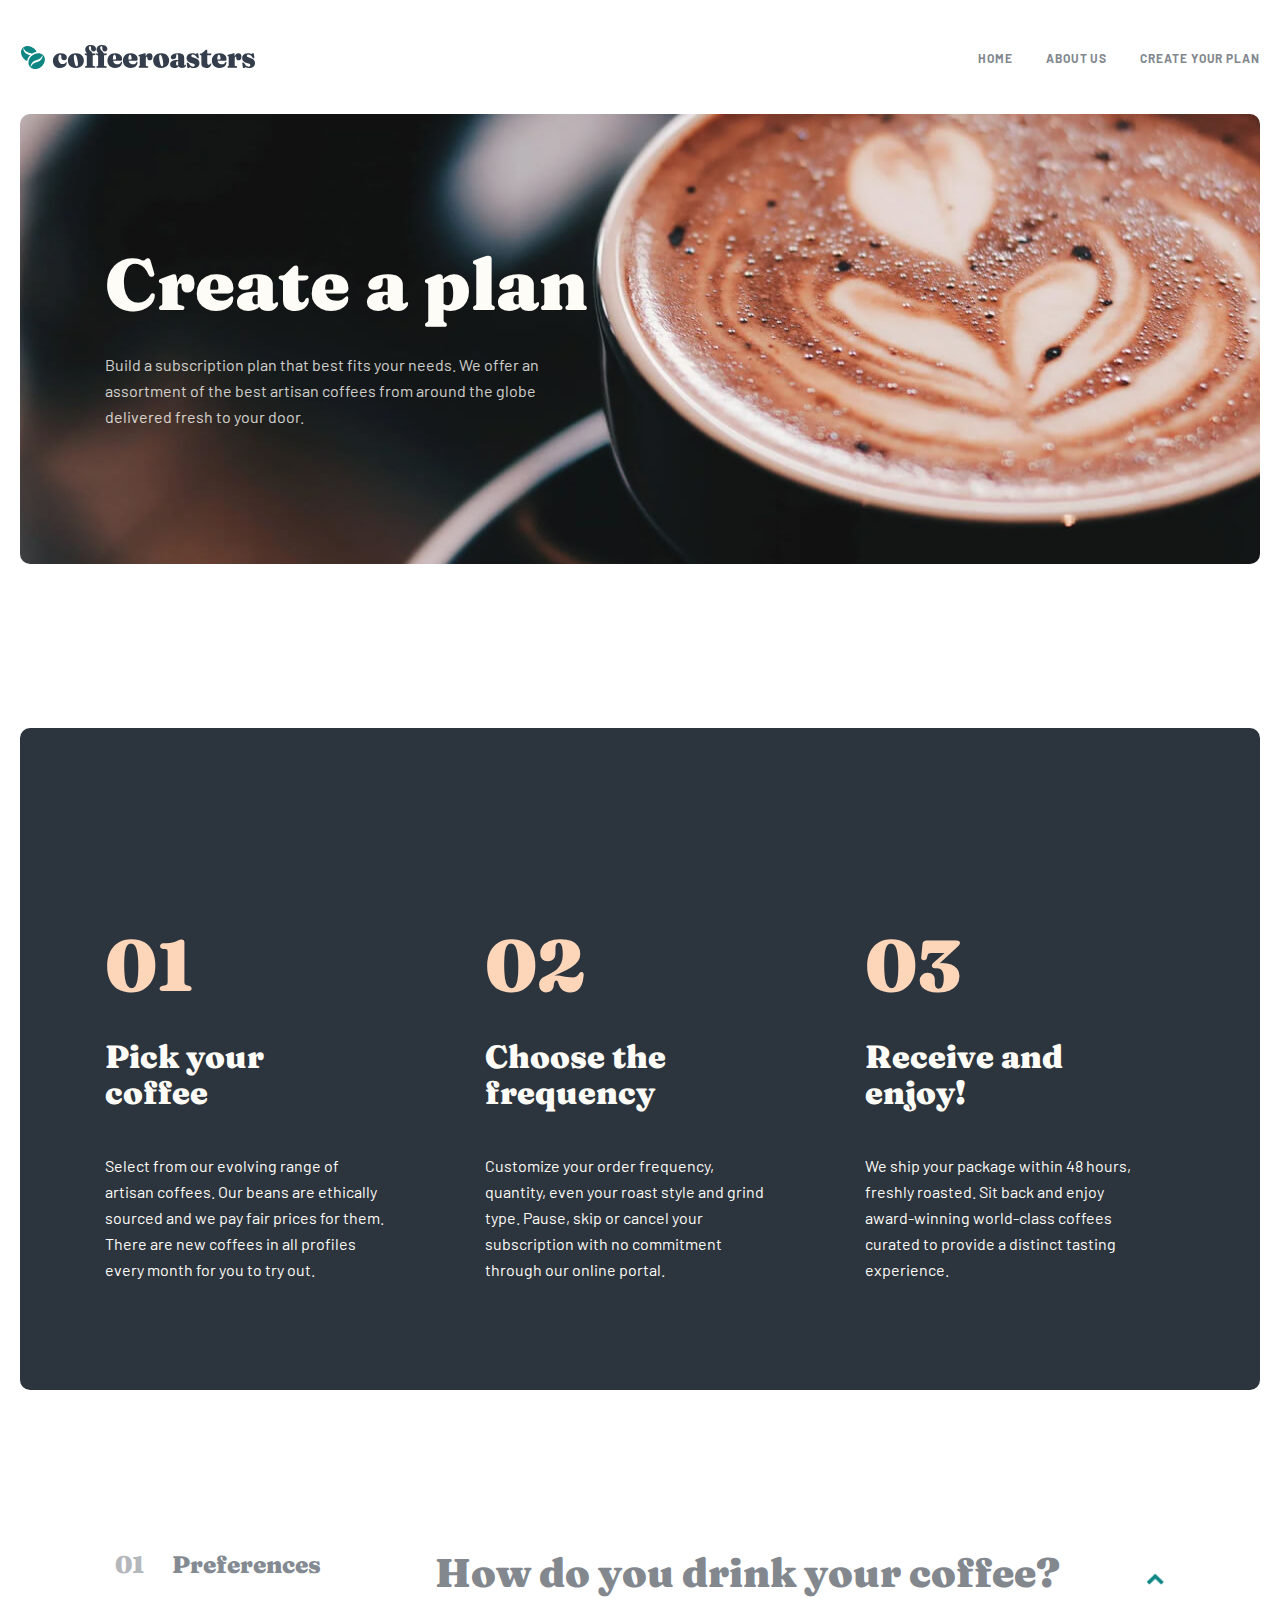
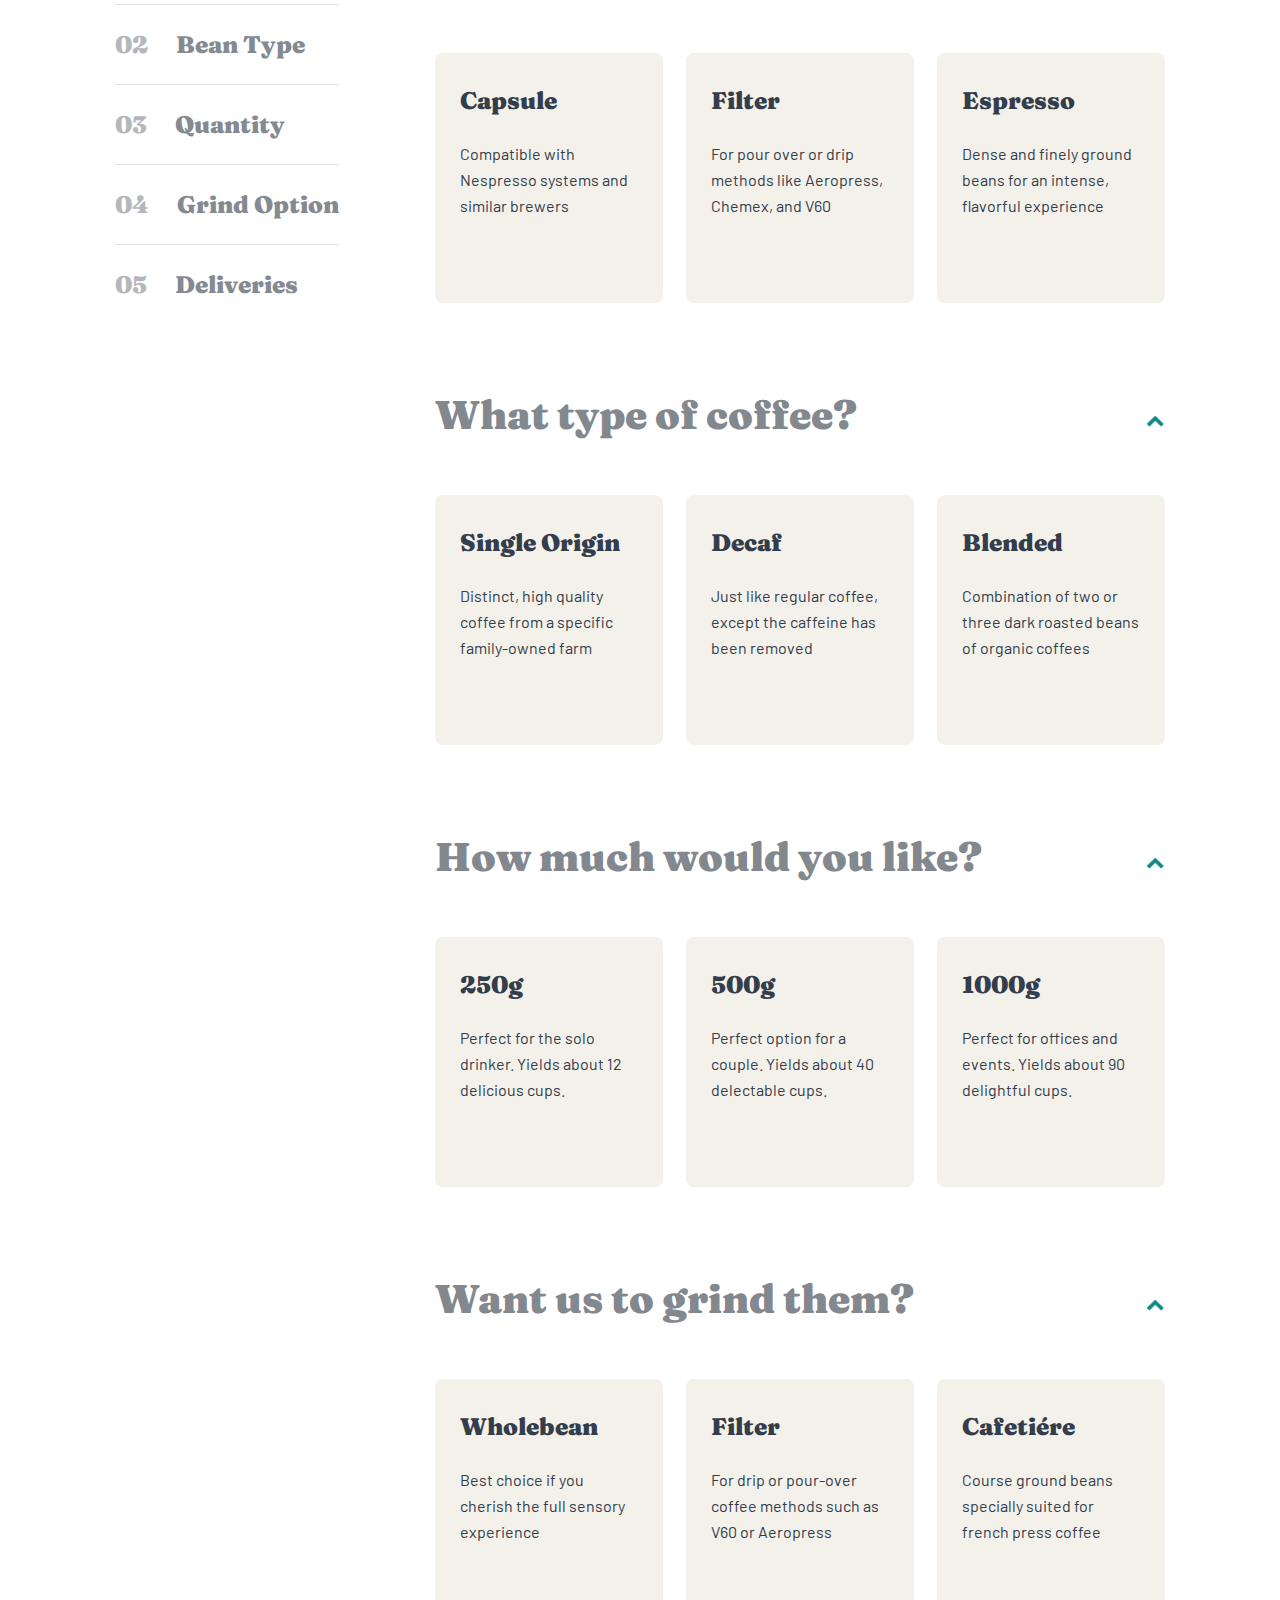
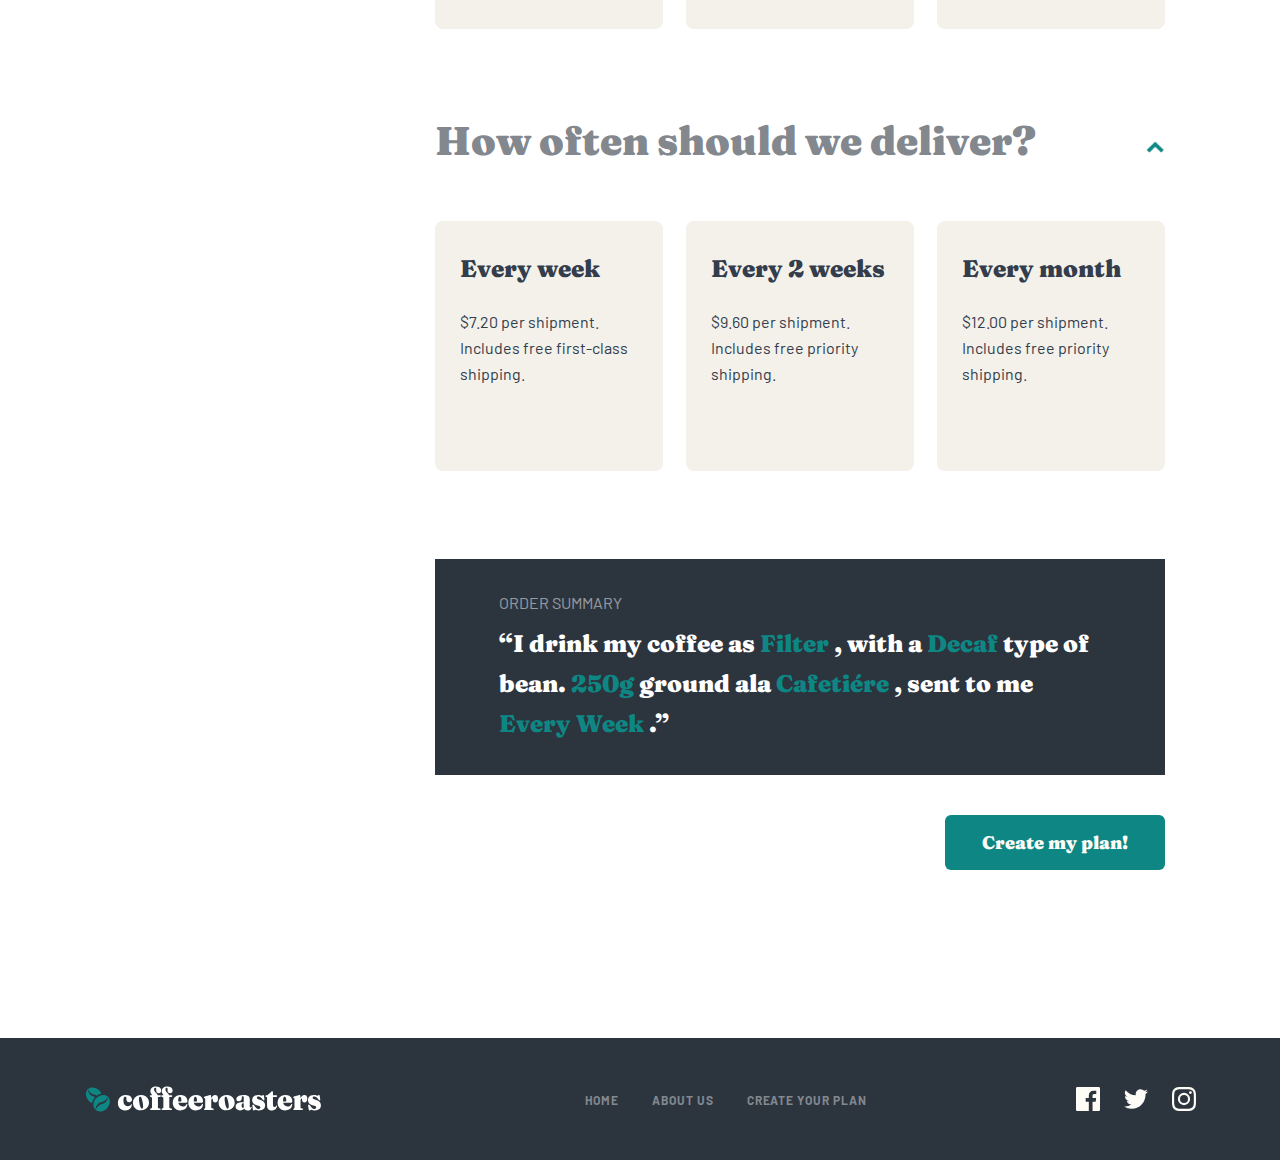
==== commit d009eced: "Add activated footer part" ====
--- a/create-plan.html
+++ b/create-plan.html
@@ -54,7 +54,6 @@
       </div>
     </header>
 
-
     <!-- main part -->
     <main class="site-main">
       <!-- create plan part -->
@@ -475,7 +474,7 @@
       </section>
     </main>
     <!-- footer part -->
-    <!-- <footer class="footer">
+    <footer class="footer">
       <div class="container container-small">
         <div class="footer-wrapper">
           <a class="footer-logo-link" href="#">
@@ -541,7 +540,7 @@
             </li>
           </ul>
         </div>
-      </div> -->
+      </div>
       <!-- footer container -->
     </footer>
   </body>
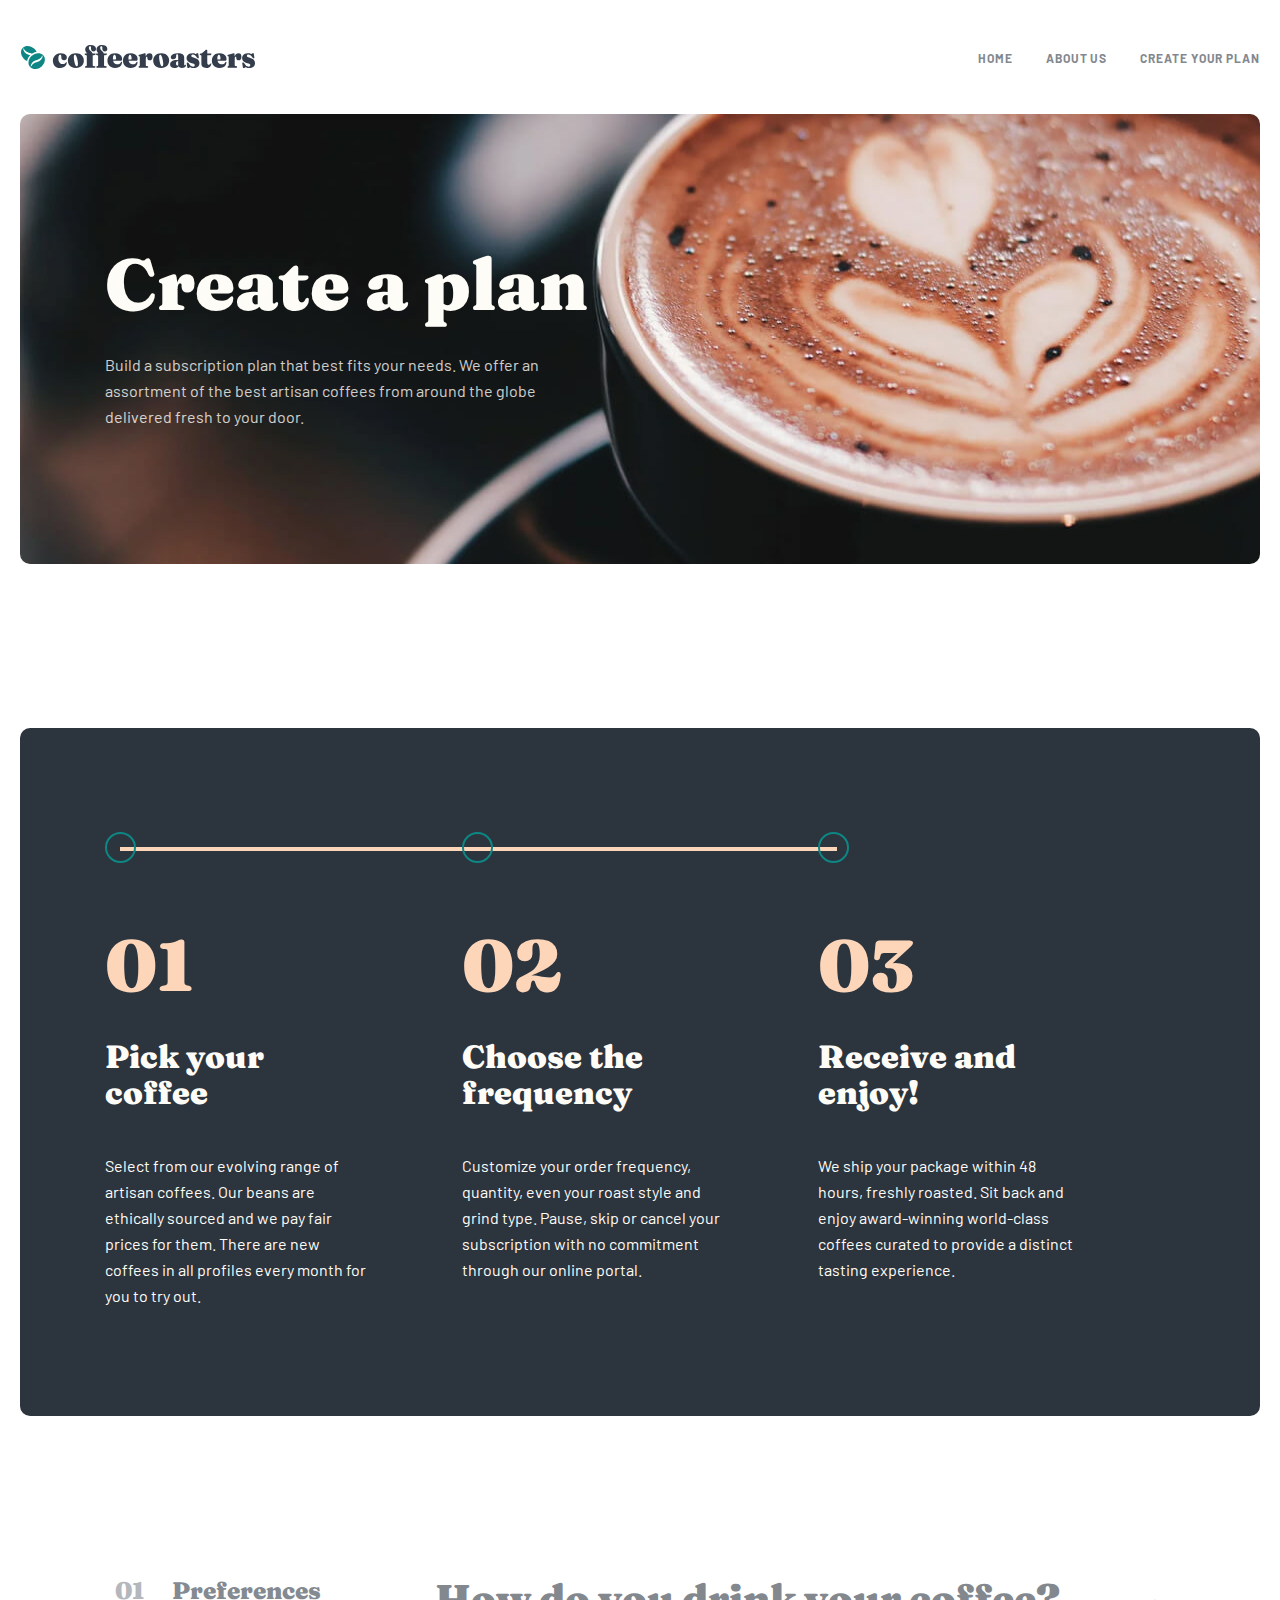
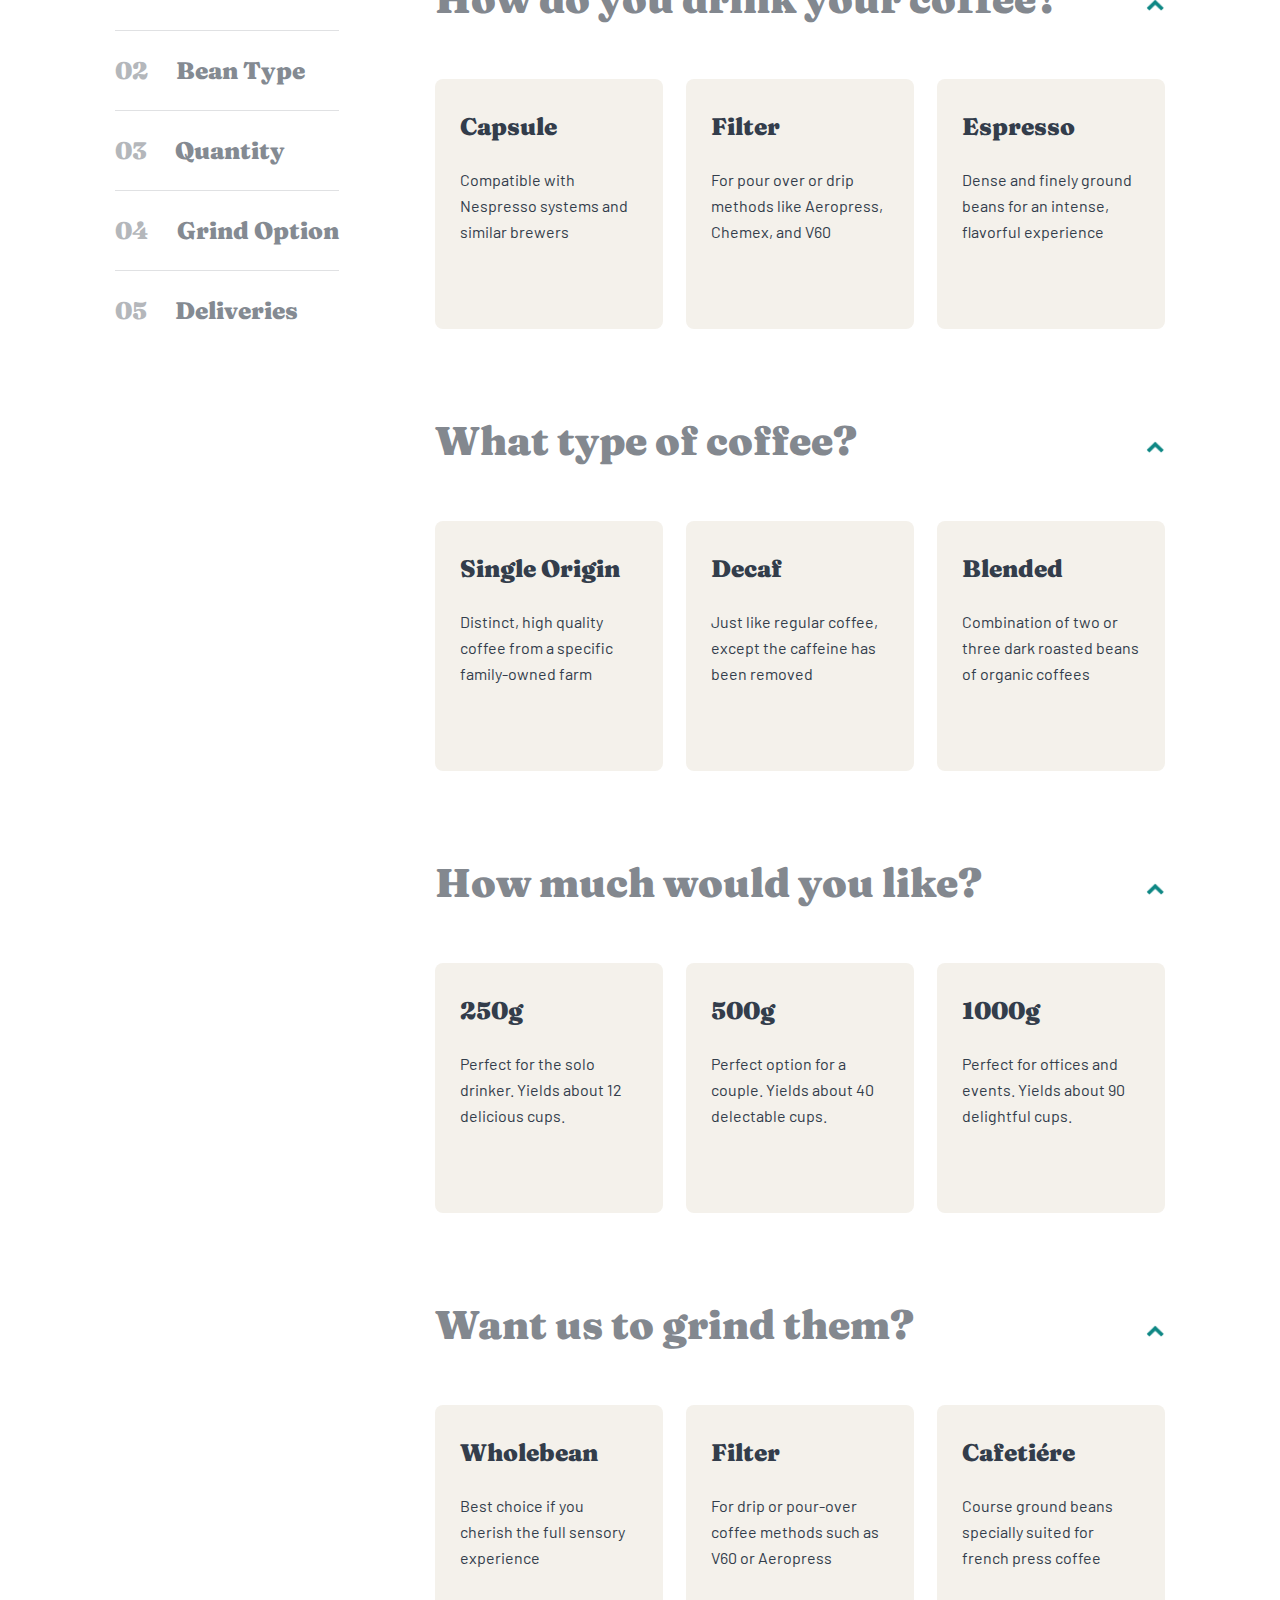
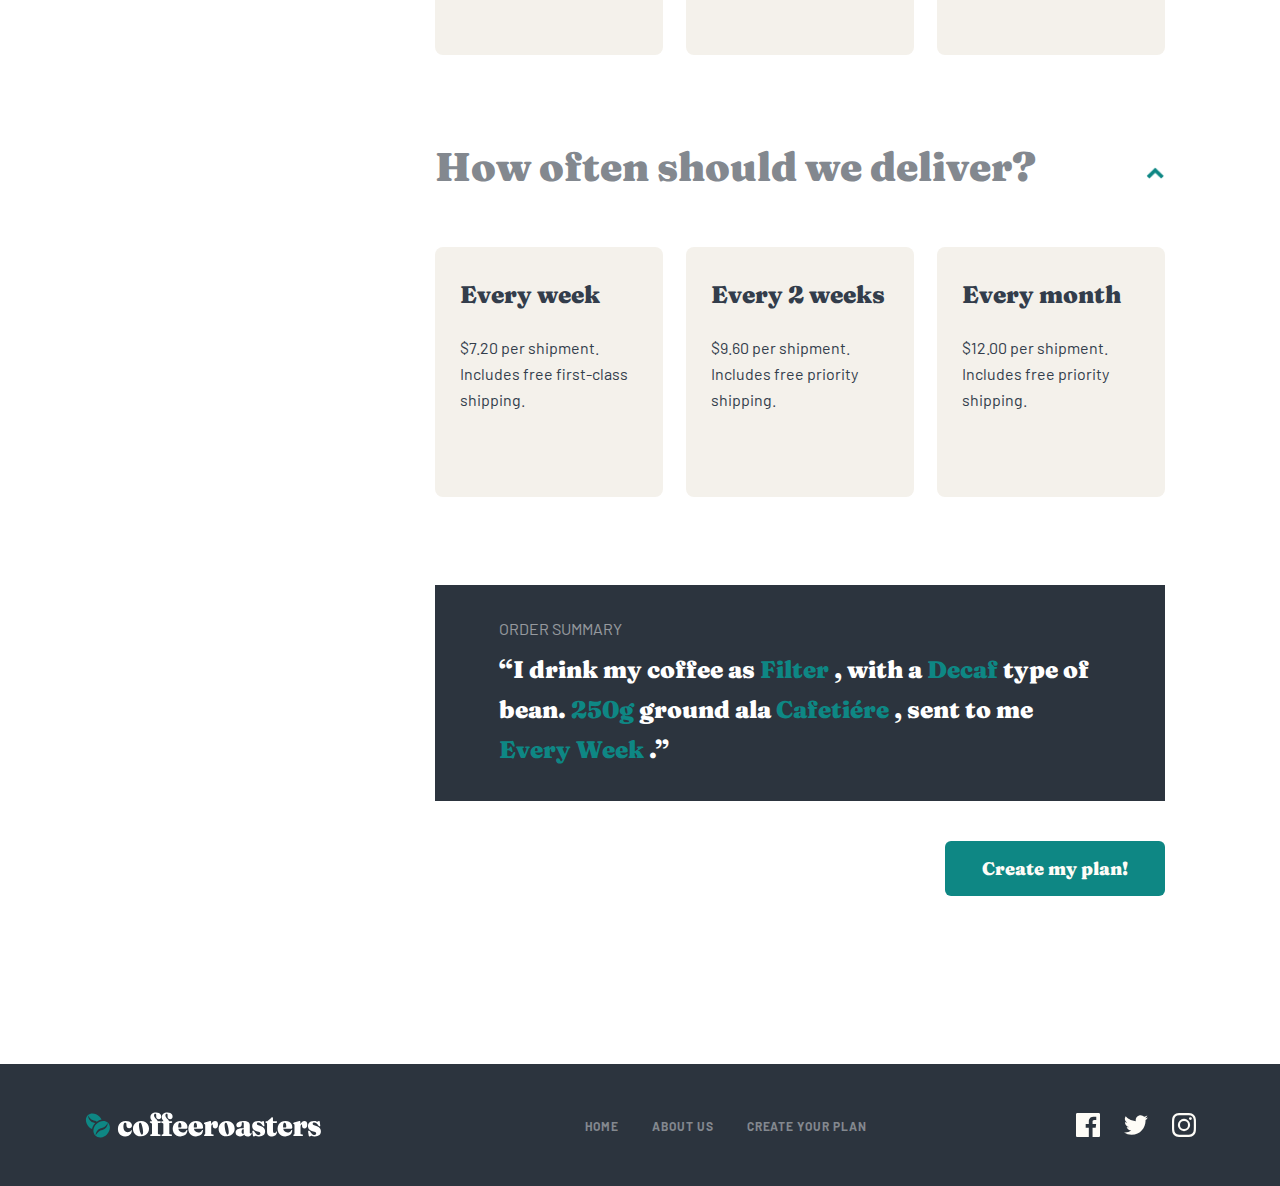
==== commit 719dbc06: "Add changes to planning part of the third page" ====
--- a/create-plan.html
+++ b/create-plan.html
@@ -543,5 +543,6 @@
       </div>
       <!-- footer container -->
     </footer>
+    <script src="./main.js"></script>
   </body>
 </html>
--- a/css/main.min.css
+++ b/css/main.min.css
@@ -1,3 +1,3 @@
 *,*::after,*::before{-webkit-box-sizing:border-box;box-sizing:border-box}html{height:100%}body{display:-webkit-box;display:-ms-flexbox;display:flex;-webkit-box-orient:vertical;-webkit-box-direction:normal;-ms-flex-direction:column;flex-direction:column;height:100%;padding:0;margin:0;font-family:Barlow, "Gill Sans", "Gill Sans MT", Calibri, "Trebuchet MS",- sans-serif}img{vertical-align:middle}.visually-hidden{clip:rect(0 0 0 0);-webkit-clip-path:inset(50%);clip-path:inset(50%);height:1px;overflow:hidden;position:absolute;white-space:nowrap;width:1px}.container{width:100%;max-width:1320px;padding:0 20px;margin:0 auto}.site-main{-webkit-box-flex:1;-ms-flex-positive:1;flex-grow:1}@font-face{font-family:"Barlow";font-style:normal;font-weight:400;src:local(""),url("../fonts/barlow-v5-latin-regular.woff2") format("woff2"),url("../fonts/barlow-v5-latin-regular.woff") format("woff")}@font-face{font-family:"Barlow";font-style:normal;font-weight:700;src:local(""),url("../fonts/barlow-v5-latin-700.woff2") format("woff2"),url("../fonts/barlow-v5-latin-700.woff") format("woff")}@font-face{font-family:"Fraunces";font-style:normal;font-weight:400;src:local(""),url("../fonts/fraunces-v10-latin-regular.woff2") format("woff2"),url("../fonts/fraunces-v10-latin-regular.woff") format("woff")}@font-face{font-family:"Fraunces";font-style:normal;font-weight:900;src:local(""),url("../fonts/fraunces-v10-latin-900.woff2") format("woff2"),url("../fonts/fraunces-v10-latin-900.woff") format("woff")}/*! normalize.css v8.0.1 | MIT License | github.com/necolas/normalize.css */html{line-height:1.15;-webkit-text-size-adjust:100%}body{margin:0}main{display:block}h1{font-size:2em;margin:.67em 0}hr{-webkit-box-sizing:content-box;box-sizing:content-box;height:0;overflow:visible}pre{font-family:monospace,monospace;font-size:1em}a{background-color:transparent}abbr[title]{border-bottom:none;text-decoration:underline;-webkit-text-decoration:underline dotted;text-decoration:underline dotted}b,strong{font-weight:bolder}code,kbd,samp{font-family:monospace,monospace;font-size:1em}small{font-size:80%}sub,sup{font-size:75%;line-height:0;position:relative;vertical-align:baseline}sub{bottom:-.25em}sup{top:-.5em}img{border-style:none}button,input,optgroup,select,textarea{font-family:inherit;font-size:100%;line-height:1.15;margin:0}button,input{overflow:visible}button,select{text-transform:none}[type=button],[type=reset],[type=submit],button{-webkit-appearance:button}[type=button]::-moz-focus-inner,[type=reset]::-moz-focus-inner,[type=submit]::-moz-focus-inner,button::-moz-focus-inner{border-style:none;padding:0}[type=button]:-moz-focusring,[type=reset]:-moz-focusring,[type=submit]:-moz-focusring,button:-moz-focusring{outline:1px dotted ButtonText}fieldset{padding:.35em .75em .625em}legend{-webkit-box-sizing:border-box;box-sizing:border-box;color:inherit;display:table;max-width:100%;padding:0;white-space:normal}progress{vertical-align:baseline}textarea{overflow:auto}[type=checkbox],[type=radio]{-webkit-box-sizing:border-box;box-sizing:border-box;padding:0}[type=number]::-webkit-inner-spin-button,[type=number]::-webkit-outer-spin-button{height:auto}[type=search]{-webkit-appearance:textfield;outline-offset:-2px}[type=search]::-webkit-search-decoration{-webkit-appearance:none}::-webkit-file-upload-button{-webkit-appearance:button;font:inherit}details{display:block}summary{display:list-item}template{display:none}[hidden]{display:none}.header{padding:44px 0}.header .container{display:-webkit-box;display:-ms-flexbox;display:flex;-webkit-box-align:center;-ms-flex-align:center;align-items:center}.site-logo-link{z-index:12;width:100px;max-width:236px;margin-right:auto}.site-logo{vertical-align:middle}.nav-bar__list{display:-webkit-box;display:-ms-flexbox;display:flex;margin:0;padding:0;list-style-type:none}.nav-bar__link{margin-left:33px;text-decoration:none;font-style:normal;font-weight:bold;font-size:12px;line-height:15px;letter-spacing:0.923077px;text-transform:uppercase;color:#83888f}.hamburger-btn{z-index:13;background-color:transparent;border:none;cursor:pointer;display:none}.exit-icon{display:none}@media only screen and (max-width: 610px){.site-logo{width:163px;height:18px}.nav-bar__list{display:none}.hamburger-btn{display:block}.header--adaptive .nav-bar{display:block;position:fixed;z-index:10;top:0;right:0;left:0;bottom:0;padding-top:130px;background:-webkit-gradient(linear, left top, left bottom, from(rgba(254,252,247,0.504981)), color-stop(55.94%, #fefcf7));background:linear-gradient(180deg, rgba(254,252,247,0.504981) 0%, #fefcf7 55.94%);-webkit-transform:matrix(1, 0, 0, -1, 0, 0);transform:matrix(1, 0, 0, -1, 0, 0)}.header--adaptive .nav-bar__list{display:-webkit-box;display:-ms-flexbox;display:flex;-webkit-box-orient:vertical;-webkit-box-direction:normal;-ms-flex-direction:column;flex-direction:column;-webkit-transform:rotateX(180deg);transform:rotateX(180deg);text-align:center}.header--adaptive .nav-bar .nav-bar__link{z-index:15;display:inline-block;margin:0;margin-bottom:32px;font-family:Fraunces, "Times New Roman", Times, serif;font-style:normal;font-weight:900;font-size:24px;line-height:32px;text-align:center;color:#333d4b}.header--adaptive .hamburger-icon{display:none}.header--adaptive .exit-icon{display:block}}.intro-wrapper{margin-bottom:136px;padding:117px 0;padding-left:85px;background-image:url(../images/intro-background.jpg);background-repeat:no-repeat;background-size:cover;background-position:top;border-radius:10px}.intro__heading{width:100%;max-width:493px;margin:0px;margin-bottom:32px;padding:0px;font-family:Fraunces, "Times New Roman", Times, serif;font-style:normal;font-weight:900;font-size:72px;line-height:72px;color:#fefcf7}.intro__paragraph{width:100%;max-width:400px;margin:0px;margin-bottom:56px;padding:0px;font-style:normal;font-weight:normal;font-size:16px;line-height:26px;color:#fefcf7;mix-blend-mode:normal;opacity:0.8}.planning-link{display:inline-block;padding:15px 31px;font-family:Fraunces, "Times New Roman", Times, serif;font-style:normal;font-weight:900;font-size:18px;line-height:25px;text-decoration:none;text-align:center;color:#fefcf7;background:#0e8784;border-radius:6px}@media only screen and (-webkit-min-device-pixel-ratio: 2), only screen and (min--moz-device-pixel-ratio: 2), only screen and (min-device-pixel-ratio: 2), only screen and (min-resolution: 192dpi), only screen and (min-resolution: 2dppx){.intro-wrapper{background-image:url(../images/intro-background@2x.jpg)}}@media only screen and (max-width: 768px){.intro-wrapper{margin-bottom:144px;padding:104px 58px}.intro__heading{font-size:48px;line-height:48px;margin-bottom:24px}.intro__paragraph{margin-bottom:40px;font-size:15px;line-height:25px}}@media only screen and (max-width: 500px){.intro-wrapper{margin-bottom:120px;padding:100px 24px}.intro__heading{font-size:40px;line-height:40px}.intro__paragraph{font-size:15px;line-height:25px}.planning-link{display:block;margin:0 auto;width:217px}}@media only screen and (max-width: 375px){.intro__heading{font-size:32px;line-height:32px}}.collection{margin-bottom:158px}.container-small{width:100%;max-width:1151px}.collection__list{margin:0;padding:0;list-style-type:none;margin:0 -15px;padding-top:126px;display:-webkit-box;display:-ms-flexbox;display:flex;-ms-flex-wrap:wrap;flex-wrap:wrap;-webkit-box-align:end;-ms-flex-align:end;align-items:flex-end;-webkit-box-pack:center;-ms-flex-pack:center;justify-content:center;background-image:url(../images/collection-part/collection-background.svg);background-repeat:no-repeat;background-size:contain;background-position:top 0}.collection__item{margin:0 15px;margin-bottom:30px}.collection__image{vertical-align:middle;margin-bottom:48px}.item-info-wrapper{width:100%;max-width:253px}.collection__heading{margin:0px;margin-bottom:24px;padding:0px;margin-top:24px;font-family:Fraunces, "Times New Roman", Times, serif;font-style:normal;font-weight:900;font-size:24px;line-height:32px;text-align:center;color:#333d4b;text-shadow:0px 4px 4px rgba(0,0,0,0.25)}.collection__paragraph{margin:0px;margin-bottom:0px;padding:0px;font-style:normal;font-weight:normal;font-size:16px;line-height:26px;text-align:center;color:#333d4b}@media only screen and (max-width: 768px){.collection{margin-bottom:129px}.container-small{width:100%;max-width:689px}.collection__list{-webkit-box-orient:vertical;-webkit-box-direction:normal;-ms-flex-direction:column;flex-direction:column;-webkit-box-align:center;-ms-flex-align:center;align-items:center;padding-top:70px}.collection__item{display:-webkit-box;display:-ms-flexbox;display:flex;text-align:center}.collection__image{margin:0;margin-right:36px}.item-info-wrapper{width:100%;max-width:282px;vertical-align:middle}.collection__paragraph{font-size:15px;line-height:25px}}@media only screen and (max-width: 460px){.collection{margin-bottom:120px}.container-small{width:100%;max-width:335px}.collection__list{-webkit-box-orient:vertical;-webkit-box-direction:normal;-ms-flex-direction:column;flex-direction:column;-webkit-box-align:center;-ms-flex-align:center;align-items:center;padding-top:85px}.collection__item{display:-webkit-box;display:-ms-flexbox;display:flex;-webkit-box-orient:vertical;-webkit-box-direction:normal;-ms-flex-direction:column;flex-direction:column;-webkit-box-align:center;-ms-flex-align:center;align-items:center;margin-bottom:48px}.collection__image{width:100%;max-width:200px;height:auto;max-height:151px;margin:0;margin-bottom:24px}.item-info-wrapper{width:100%;max-width:282px;vertical-align:middle}.collection__heading{margin:0;margin-bottom:16px}.collection__paragraph{font-size:15px;line-height:25px}}.about-us-wrapper{margin-bottom:168px;padding:137px 85px;background-image:url(../images/about-us-page/about-us-intro.jpg);background-repeat:no-repeat;background-size:cover;background-position:right;border-radius:10px}.about-us__heading{margin:0;margin-bottom:24px;font-family:Fraunces, "Times New Roman", Times, serif;font-style:normal;font-weight:900;font-size:40px;line-height:48px;color:#fefcf7}.about-us__paragraph{margin:0;width:100%;max-width:445px;font-size:16px;line-height:26px;color:#fefcf7}@media only screen and (-webkit-min-device-pixel-ratio: 2), only screen and (min--moz-device-pixel-ratio: 2), only screen and (min-device-pixel-ratio: 2), only screen and (min-resolution: 192dpi), only screen and (min-resolution: 2dppx){.about-us-wrapper{background-image:url(../../images/about-us-page/about-us-intro@2x.jpg)}}@media only screen and (max-width: 768px){.about-us-wrapper{margin-bottom:144px;padding:118px 58px}.about-us__heading{font-size:32px;line-height:40px}.about-us__paragraph{max-width:398px;font-size:15px;line-height:25px}}@media only screen and (max-width: 442px){.about-us-wrapper{margin-bottom:120px;padding:111px 24px;text-align:center}.about-us__heading{font-size:28px;line-height:28px}.about-us__paragraph{max-width:279px;margin:0 auto}}.commitment-wrapper{display:-webkit-box;display:-ms-flexbox;display:flex;-webkit-box-align:center;-ms-flex-align:center;align-items:center;-webkit-box-pack:justify;-ms-flex-pack:justify;justify-content:space-between;margin-bottom:244px;padding:0 85px}.commitment__img{margin-right:24px}.commitment-info-wrapper{width:100%;max-width:540px}.commitment-info__heading{margin:0;margin-bottom:32px;font-family:Fraunces, "Times New Roman", Times, serif;font-style:normal;font-weight:900;font-size:40px;line-height:48px;color:#333d4b}.commitment-info__paragraph{margin:0;font-size:16px;line-height:26px;color:#333d4b;mix-blend-mode:normal;opacity:0.8}@media only screen and (-webkit-min-device-pixel-ratio: 2), only screen and (min--moz-device-pixel-ratio: 2), only screen and (min-device-pixel-ratio: 2), only screen and (min-resolution: 192dpi), only screen and (min-resolution: 2dppx){.commitment-wrapper::before{background-image:url(../images/about-us-page/commitment-part@2x.jpg)}}@media only screen and (max-width: 1210px){.commitment-wrapper{-webkit-box-pack:space-evenly;-ms-flex-pack:space-evenly;justify-content:space-evenly;margin-bottom:304px;padding:0}}@media only screen and (max-width: 810px){.commitment-wrapper{-webkit-box-pack:space-evenly;-ms-flex-pack:space-evenly;justify-content:space-evenly;padding:0}.commitment__img{width:281px;height:470px}.commitment-info-wrapper{max-width:339px}.commitment-info__heading{margin-bottom:30px;font-size:32px;line-height:48px}.commitment-info__paragraph{font-size:15px;line-height:25px}}@media only screen and (max-width: 629px){.commitment-wrapper{-webkit-box-orient:vertical;-webkit-box-direction:normal;-ms-flex-direction:column;flex-direction:column}.commitment__img{width:327px;height:400px;margin:0;margin-bottom:48px}.commitment-info-wrapper{text-align:center;max-width:327px}}@media only screen and (max-width: 351px){.commitment__img{width:280px;height:auto}}.features{margin-bottom:351px}.features-wrapper{position:relative;z-index:1;padding-top:112px;padding-bottom:317px;background-color:#2c343e;border-radius:10px}.features__heading{margin:0px;margin-bottom:32px;padding:0px;font-family:Fraunces, "Times New Roman", Times, serif;font-style:normal;font-weight:900;font-size:40px;line-height:48px;text-align:center;color:#fefcf7}.features__paragraph{margin:0 auto;width:100%;max-width:540px;font-style:normal;font-weight:normal;font-size:16px;line-height:26px;text-align:center;color:#fefcf7;mix-blend-mode:normal;opacity:0.8}.features__list{width:100%;position:absolute;left:50%;top:100%;-webkit-transform:translate(-50%, -50%);transform:translate(-50%, -50%);display:-webkit-box;display:-ms-flexbox;display:flex;-ms-flex-wrap:wrap;flex-wrap:wrap;-webkit-box-pack:center;-ms-flex-pack:center;justify-content:center;margin:0 auto;padding:0;list-style-type:none}.features__item{width:100%;max-width:350px;margin:0 15px;margin-bottom:24px;padding-top:72px;padding-right:48px;padding-left:48px;padding-bottom:48px;background:#0e8784;border-radius:8px}.features__item::before{display:block;margin:0 auto;width:72px;height:72px;margin-bottom:56px;background-repeat:no-repeat;background-size:contain;content:""}.quality::before{background-image:url(../images/features-part/coffee.svg)}.benefits::before{background-image:url(../images/features-part/prize.svg)}.shipping::before{background-image:url(../images/features-part/deliver.svg)}.features__item__heading{margin:0px;margin-bottom:24px;padding:0px;font-family:Fraunces, "Times New Roman", Times, serif;font-style:normal;font-weight:900;font-size:24px;line-height:32px;text-align:center;color:#fefcf7}.features__item__paragraph{margin:0 auto;width:100%;max-width:255px;font-style:normal;font-weight:normal;font-size:16px;line-height:26px;text-align:center;color:#fefcf7}@media only screen and (max-width: 1179px){.features{margin-bottom:551px}.features-wrapper{padding-bottom:481px}}@media only screen and (max-width: 810px){.features{margin-bottom:531px}.features-wrapper{padding-top:71px;padding-left:74px;padding-right:74px}.features__heading{margin-bottom:24px;font-size:32px}.features__item__paragraph{margin-bottom:70px;font-size:15px;line-height:25px}.features__item{display:-webkit-box;display:-ms-flexbox;display:flex;-webkit-box-align:center;-ms-flex-align:center;align-items:center;-webkit-box-pack:space-evenly;-ms-flex-pack:space-evenly;justify-content:space-evenly;max-width:573px;margin:0;margin-bottom:24px}.features__item::before{display:block;margin:0 auto;width:56px;height:56px;margin:0;margin-right:55px;content:""}.features__item__heading{margin-bottom:16px}.features__item__paragraph{margin:0;font-size:15px;line-height:25px}}@media only screen and (max-width: 625px){.features{margin-bottom:717px}.features-wrapper{padding-top:64px;padding-left:24px;padding-right:24px;padding-bottom:664px}.features__heading{font-size:28px;line-height:28px}.features__item__paragraph{font-size:15px;line-height:25px;margin:0;margin-bottom:64px}.features__list{-webkit-box-orient:vertical;-webkit-box-direction:normal;-ms-flex-direction:column;flex-direction:column;-webkit-box-align:center;-ms-flex-align:center;align-items:center}.features__item{margin:0;margin-bottom:24px;padding:70px 30px 50px 30px;-webkit-box-orient:vertical;-webkit-box-direction:normal;-ms-flex-direction:column;flex-direction:column;-webkit-box-align:center;-ms-flex-align:center;align-items:center;max-width:279px}.features__item::before{margin:0 auto;margin-bottom:55px;width:72px;height:72px;content:""}.features__item__heading{margin-bottom:24px}.features__item__paragraph{margin:0;font-size:16px;line-height:26px}}.footer{padding:48px 0;background-color:#2c343e}.footer-wrapper{display:-webkit-box;display:-ms-flexbox;display:flex;-webkit-box-pack:justify;-ms-flex-pack:justify;justify-content:space-between;-webkit-box-align:center;-ms-flex-align:center;align-items:center}.footer-logo-link{margin-right:103px}.footer__nav-bar__list{display:-webkit-box;display:-ms-flexbox;display:flex;margin:0;margin-right:24px;padding:0;list-style-type:none}.footer__nav-bar__item+.footer__nav-bar__item{margin-left:33px}.footer__nav-bar__link{text-decoration:none;font-style:normal;font-weight:bold;font-size:12px;line-height:15px;letter-spacing:0.923077px;text-transform:uppercase;color:#83888f}.footer__nav-bar__link:hover{color:#fefcf7}.footer__social-list{margin:0;padding:0;display:-webkit-box;display:-ms-flexbox;display:flex;-webkit-box-align:center;-ms-flex-align:center;align-items:center;list-style-type:none}.footer__social-item{margin:0;padding:0}.footer__social-item{margin-left:24px}.footer__social-logo{vertical-align:middle}@media only screen and (max-width: 840px){.container-small{width:100%}.footer-wrapper{-webkit-box-orient:vertical;-webkit-box-direction:normal;-ms-flex-direction:column;flex-direction:column;-webkit-box-align:center;-ms-flex-align:center;align-items:center}.footer-logo-link{width:240px;margin:0 auto;margin-bottom:30px}.footer__nav-bar__list{margin-bottom:65px}}@media only screen and (max-width: 360px){.footer-logo-link{margin-bottom:48px}.footer-site-logo{width:217px;height:24px}.footer__nav-bar__list{-webkit-box-orient:vertical;-webkit-box-direction:normal;-ms-flex-direction:column;flex-direction:column;-webkit-box-align:center;-ms-flex-align:center;align-items:center;margin-bottom:50px}.footer__nav-bar__item+.footer__nav-bar__item{margin:0;margin-top:24px}}.header{padding:44px 0}.header .container{display:-webkit-box;display:-ms-flexbox;display:flex;-webkit-box-align:center;-ms-flex-align:center;align-items:center}.site-logo-link{z-index:12;width:100px;max-width:236px;margin-right:auto}.site-logo{vertical-align:middle}.nav-bar__list{display:-webkit-box;display:-ms-flexbox;display:flex;margin:0;padding:0;list-style-type:none}.nav-bar__link{margin-left:33px;text-decoration:none;font-style:normal;font-weight:bold;font-size:12px;line-height:15px;letter-spacing:0.923077px;text-transform:uppercase;color:#83888f}.hamburger-btn{z-index:13;background-color:transparent;border:none;cursor:pointer;display:none}.exit-icon{display:none}@media only screen and (max-width: 610px){.site-logo{width:163px;height:18px}.nav-bar__list{display:none}.hamburger-btn{display:block}.header--adaptive .nav-bar{display:block;position:fixed;z-index:10;top:0;right:0;left:0;bottom:0;padding-top:130px;background:-webkit-gradient(linear, left top, left bottom, from(rgba(254,252,247,0.504981)), color-stop(55.94%, #fefcf7));background:linear-gradient(180deg, rgba(254,252,247,0.504981) 0%, #fefcf7 55.94%);-webkit-transform:matrix(1, 0, 0, -1, 0, 0);transform:matrix(1, 0, 0, -1, 0, 0)}.header--adaptive .nav-bar__list{display:-webkit-box;display:-ms-flexbox;display:flex;-webkit-box-orient:vertical;-webkit-box-direction:normal;-ms-flex-direction:column;flex-direction:column;-webkit-transform:rotateX(180deg);transform:rotateX(180deg);text-align:center}.header--adaptive .nav-bar .nav-bar__link{z-index:15;display:inline-block;margin:0;margin-bottom:32px;font-family:Fraunces, "Times New Roman", Times, serif;font-style:normal;font-weight:900;font-size:24px;line-height:32px;text-align:center;color:#333d4b}.header--adaptive .hamburger-icon{display:none}.header--adaptive .exit-icon{display:block}}.headquarters-wrapper{margin-bottom:168px}.headquarters__heading{margin:0;margin-bottom:72px;font-family:Fraunces, "Times New Roman", Times, serif;font-style:normal;font-weight:900;font-size:24px;line-height:32px;color:#83888f}.headquarters__list{display:-webkit-box;display:-ms-flexbox;display:flex;margin:0;padding:0;list-style-type:none}.headquarters__item{width:100%;max-width:285px;margin-right:95px}.headquarters__item::before{display:inline-block;width:52px;height:52px;margin-bottom:45px;background-repeat:no-repeat;content:""}.uk::before{background-image:url(../images/about-us-page/uk.svg);background-size:41px 49px}.canada::before{background-image:url(../images/about-us-page/canada.svg);background-size:52px 50px}.australia::before{background-image:url(../images/about-us-page/australia.svg);background-size:49px 44px}.headquarters__item__heading{margin:0;margin-bottom:24px;font-family:Fraunces, "Times New Roman", Times, serif;font-style:normal;font-weight:900;font-size:32px;line-height:36px;color:#333d4b}.headquarters__item__address-list{margin:0;padding:0;list-style-type:none}.headquarters__item__address-item{font-size:16px;line-height:26px;color:#333d4b}@media only screen and (max-width: 1181px){.headquarters .container-small{max-width:1181px}.headquarters-wrapper{margin-bottom:144px}}@media only screen and (max-width: 1137px){.headquarters__item{margin-right:10px}.headquarters__list{-webkit-box-pack:justify;-ms-flex-pack:justify;justify-content:space-between}}@media only screen and (max-width: 881px){.headquarters__item__heading{margin-bottom:21px;font-size:24px;line-height:36px}}@media only screen and (max-width: 681px){.headquarters-wrapper{margin-bottom:120px}.headquarters__heading{text-align:center}.headquarters__list{-webkit-box-orient:vertical;-webkit-box-direction:normal;-ms-flex-direction:column;flex-direction:column;-webkit-box-align:center;-ms-flex-align:center;align-items:center;text-align:center}.headquarters__item{margin:0}.headquarters__item+.headquarters__item{margin-top:80px}.headquarters__item__heading{margin-bottom:22px;font-size:28px}}.intro-wrapper{margin-bottom:136px;padding:117px 0;padding-left:85px;background-image:url(../images/intro-background.jpg);background-repeat:no-repeat;background-size:cover;background-position:top;border-radius:10px}.intro__heading{width:100%;max-width:493px;margin:0px;margin-bottom:32px;padding:0px;font-family:Fraunces, "Times New Roman", Times, serif;font-style:normal;font-weight:900;font-size:72px;line-height:72px;color:#fefcf7}.intro__paragraph{width:100%;max-width:400px;margin:0px;margin-bottom:56px;padding:0px;font-style:normal;font-weight:normal;font-size:16px;line-height:26px;color:#fefcf7;mix-blend-mode:normal;opacity:0.8}.planning-link{display:inline-block;padding:15px 31px;font-family:Fraunces, "Times New Roman", Times, serif;font-style:normal;font-weight:900;font-size:18px;line-height:25px;text-decoration:none;text-align:center;color:#fefcf7;background:#0e8784;border-radius:6px}@media only screen and (-webkit-min-device-pixel-ratio: 2), only screen and (min--moz-device-pixel-ratio: 2), only screen and (min-device-pixel-ratio: 2), only screen and (min-resolution: 192dpi), only screen and (min-resolution: 2dppx){.intro-wrapper{background-image:url(../images/intro-background@2x.jpg)}}@media only screen and (max-width: 768px){.intro-wrapper{margin-bottom:144px;padding:104px 58px}.intro__heading{font-size:48px;line-height:48px;margin-bottom:24px}.intro__paragraph{margin-bottom:40px;font-size:15px;line-height:25px}}@media only screen and (max-width: 500px){.intro-wrapper{margin-bottom:120px;padding:100px 24px}.intro__heading{font-size:40px;line-height:40px}.intro__paragraph{font-size:15px;line-height:25px}.planning-link{display:block;margin:0 auto;width:217px}}@media only screen and (max-width: 375px){.intro__heading{font-size:32px;line-height:32px}}.planning-wrapper{margin-bottom:200px}.planning__heading{margin:0;margin-bottom:95px;font-family:Fraunces, "Times New Roman", Times, serif;font-style:normal;font-weight:900;font-size:24px;line-height:32px;color:#83888f}.planning__list{position:relative;z-index:1;display:-webkit-box;display:-ms-flexbox;display:flex;-webkit-box-align:start;-ms-flex-align:start;align-items:flex-start;margin:0;margin-bottom:64px;padding:0;list-style-type:none}.planning__list::before{position:absolute;top:0px;display:inline-block;width:100%;max-width:67%;height:1px;background-color:#fdd6ba;border:2px solid #fdd6ba;content:""}.planning__item{position:relative;z-index:1;width:100%;max-width:285px;margin-right:95px;padding-top:82px}.planning__item::before{position:absolute;top:-15.5px;display:inline-block;width:31px;height:31px;background:#fefcf7;border:2px solid #0e8784;border-radius:50%;content:""}.planning__item__span{display:inline-block;margin-bottom:38px;font-family:Fraunces, "Times New Roman", Times, serif;font-style:normal;font-weight:900;font-size:72px;line-height:72px;color:#fdd6ba}.planning__item__heading{width:100%;max-width:255px;margin:0;margin-bottom:42px;font-family:Fraunces, "Times New Roman", Times, serif;font-style:normal;font-weight:900;font-size:32px;line-height:36px;color:#333d4b}.planning__item__paragraph{margin:0;font-style:normal;font-weight:normal;font-size:16px;line-height:26px;color:#333d4b}@media only screen and (max-width: 768px){.container-small{max-width:688px}.planning-wrapper{margin-bottom:144px}.planning__heading{margin-bottom:55px}.planning__list{margin-bottom:44px}.planning__item{margin-right:10px}.planning__item__heading{margin-bottom:38px;font-size:28px;line-height:32px}}@media only screen and (max-width: 565px){.container-small{width:100%}.planning-wrapper{margin-bottom:120px}.planning__heading{margin-bottom:80px;text-align:center}.planning__list{-webkit-box-orient:vertical;-webkit-box-direction:normal;-ms-flex-direction:column;flex-direction:column;-webkit-box-align:center;-ms-flex-align:center;align-items:center;margin-bottom:23px}.planning__list::before{display:none}.planning__item{margin:0;margin-bottom:56px;padding-top:0;text-align:center}.planning__item::before{display:none}.planning__item__heading{width:100%;margin:0 auto;margin-bottom:24px;text-align:center}}.quality-wrapper{position:relative;z-index:1;display:-webkit-box;display:-ms-flexbox;display:flex;-webkit-box-align:center;-ms-flex-align:center;align-items:center;-webkit-box-pack:justify;-ms-flex-pack:justify;justify-content:space-between;margin-bottom:168px;padding-top:100px;padding-left:85px;padding-bottom:176px;background-color:#2c343e;border-radius:10px}.quality-wrapper::after{position:absolute;right:85px;bottom:88px;display:inline-block;width:445px;height:474px;background-image:url(../images/about-us-page/quality-part.jpg);background-repeat:no-repeat;background-size:cover;border-radius:8px;content:""}.quality-info-wrapper{width:100%;max-width:540px}.quality-info__heading{margin:0;margin-bottom:32px;font-family:Fraunces, "Times New Roman", Times, serif;font-style:normal;font-weight:900;font-size:40px;line-height:48px;color:#fefcf7}.quality-info__paragraph{margin:0;font-size:16px;line-height:26px;color:#fefcf7;mix-blend-mode:normal;opacity:0.8}@media only screen and (-webkit-min-device-pixel-ratio: 2), only screen and (min--moz-device-pixel-ratio: 2), only screen and (min-device-pixel-ratio: 2), only screen and (min-resolution: 192dpi), only screen and (min-resolution: 2dppx){.quality-wrapper::after{background-image:url(../images/about-us-page/quality-part@2x.jpg)}}@media only screen and (max-width: 1201px){.quality-wrapper{margin-bottom:144px;padding-left:60px}.quality-wrapper::after{right:60px}}@media only screen and (max-width: 1151px){.quality-wrapper{padding-left:50px;padding-top:35px;padding-bottom:100px}.quality-wrapper::after{right:30px}.quality-info-wrapper{max-width:400px;text-align:center}}@media only screen and (max-width: 1101px){.quality-wrapper{padding-top:224px;padding-right:74px;padding-bottom:67px;padding-left:74px}.quality-wrapper::after{bottom:100%;left:50%;-webkit-transform:translate(-50%, 50%);transform:translate(-50%, 50%);width:573px;height:320px;background-image:url(../images/about-us-page/quality-tablet.jpg)}}@media only screen and (max-width: 1101px) and (-webkit-min-device-pixel-ratio: 2), only screen and (max-width: 1101px) and (min--moz-device-pixel-ratio: 2), only screen and (max-width: 1101px) and (min-device-pixel-ratio: 2), only screen and (max-width: 1101px) and (min-resolution: 192dpi), only screen and (max-width: 1101px) and (min-resolution: 2dppx){.quality-wrapper::after{background-image:url(../images/about-us-page/quality-tablet@2x.jpg)}}@media only screen and (max-width: 1101px){.quality-info-wrapper{margin:0 auto;max-width:800px;text-align:center}.quality-info__heading{margin-bottom:24px;font-size:32px;line-height:48px}.quality-info__paragraph{font-size:15px;line-height:25px}}@media only screen and (max-width: 631px){.quality-wrapper{padding-top:142px;padding-right:24px;padding-bottom:61px;padding-left:24px}.quality-wrapper::after{bottom:100%;left:50%;-webkit-transform:translate(-50%, 50%);transform:translate(-50%, 50%);width:279px;height:156px;background-image:url(../images/about-us-page/quality-tablet.jpg)}}@media only screen and (max-width: 631px) and (-webkit-min-device-pixel-ratio: 2), only screen and (max-width: 631px) and (min--moz-device-pixel-ratio: 2), only screen and (max-width: 631px) and (min-device-pixel-ratio: 2), only screen and (max-width: 631px) and (min-resolution: 192dpi), only screen and (max-width: 631px) and (min-resolution: 2dppx){.quality-wrapper::after{background-image:url(../images/about-us-page/quality-tablet@2x.jpg)}}@media only screen and (max-width: 631px){.quality-info-wrapper{margin:0 auto;max-width:400px;text-align:center}.quality-info__heading{margin-bottom:24px;font-size:32px;line-height:48px}.quality-info__paragraph{font-size:15px;line-height:25px}}@media only screen and (max-width: 372px){.quality-wrapper{padding-top:100px;padding-right:15px;padding-bottom:45px;padding-left:15px}.quality-info-wrapper{max-width:300px}.quality-info__heading{margin-bottom:15px;font-size:24px;line-height:28px}}.create-plan-wrapper{margin-bottom:164px;padding-top:134px;padding-left:85px;padding-bottom:134px;background-image:url(../images/create-plan-page/create-plan-intro.jpg);background-repeat:no-repeat;background-size:cover;background-position:top;border-radius:10px}.create-plan__heading{margin:0;margin-bottom:32px;font-family:Fraunces, "Times New Roman", Times, serif;font-style:normal;font-weight:900;font-size:72px;line-height:72px;color:#fefcf7}.create-plan__paragraph{width:100%;max-width:445px;margin:0;font-size:16px;line-height:26px;color:#fefcf7;mix-blend-mode:normal;opacity:0.8}@media only screen and (-webkit-min-device-pixel-ratio: 2), only screen and (min--moz-device-pixel-ratio: 2), only screen and (min-device-pixel-ratio: 2), only screen and (min-resolution: 192dpi), only screen and (min-resolution: 2dppx){.create-plan-wrapper{background-image:url(../images/create-plan-page/create-plan-intro@2x.jpg)}}@media only screen and (max-width: 768px){.create-plan-wrapper{margin-bottom:125px;padding-top:127px;padding-left:58px;padding-bottom:126px}.create-plan__heading{margin-bottom:24px;font-size:48px;line-height:48px}.create-plan__paragraph{max-width:398px;font-size:15px;line-height:25px}}@media only screen and (max-width: 526px){.create-plan-wrapper{margin-bottom:120px;padding-top:101px;padding-left:24px;padding-right:24px;text-align:center}.create-plan__heading{margin-bottom:22px;font-size:40px;line-height:40px}.create-plan__paragraph{max-width:526px;margin:0 auto}}@media only screen and (max-width: 357px){.create-plan__heading{font-size:28px;line-height:28px}}.create-planning-wrapper{margin-bottom:159px;padding-top:119px;padding-bottom:107px;padding-left:85px;padding-right:85px;background-color:#2c343e;border-radius:10px}.create-planning__list{position:relative;z-index:1;display:-webkit-box;display:-ms-flexbox;display:flex;-webkit-box-align:start;-ms-flex-align:start;align-items:flex-start;margin:0;padding:0;list-style-type:none}.create-planning__list::before{position:absolute;top:0px;display:none;width:67%;height:1px;background-color:#fdd6ba;border:2px solid #fdd6ba;content:""}.create-planning__item+.create-planning__item{margin-left:95px}.create-planning__item{position:relative;z-index:1;width:100%;max-width:285px;padding-top:82px}.create-planning__item::before{position:absolute;top:-15.5px;display:none;width:31px;height:31px;background-color:transparent;border:2px solid #0e8784;border-radius:50%;content:""}.create-planning__item__span{display:inline-block;margin-bottom:38px;font-family:Fraunces, "Times New Roman", Times, serif;font-style:normal;font-weight:900;font-size:72px;line-height:72px;color:#fdd6ba}.create-planning__item__heading{width:100%;max-width:255px;margin:0;margin-bottom:42px;font-family:Fraunces, "Times New Roman", Times, serif;font-style:normal;font-weight:900;font-size:32px;line-height:36px;color:#fefcf7}.create-planning__item__paragraph{margin:0;font-style:normal;font-weight:normal;font-size:16px;line-height:26px;color:#fefcf7}@media only screen and (max-width: 940px){.create-planning-wrapper{margin-bottom:144px;padding-top:112px;padding-bottom:97px;padding-left:40px;padding-right:40px}.create-planning__item__heading{max-width:223px;margin-bottom:38px;font-size:28px;line-height:32px}.create-planning__item__paragraph{font-size:15px;line-height:25px}.create-planning__item{max-width:223px}.create-planning__item+.create-planning__item{margin-left:15px}}@media only screen and (max-width: 622px){.create-planning-wrapper{margin-bottom:111px;padding-top:80px;padding-bottom:87px;padding-left:24px;padding-right:24px}.create-planning__list{-webkit-box-orient:vertical;-webkit-box-direction:normal;-ms-flex-direction:column;flex-direction:column;-webkit-box-align:center;-ms-flex-align:center;align-items:center}.create-planning__item{max-width:327px;padding:0;text-align:center}.create-planning__item+.create-planning__item{margin:0;margin-top:56px}.create-planning__item__heading{max-width:328px;margin-bottom:24px}}.survey-wrapper{display:-webkit-box;display:-ms-flexbox;display:flex;-webkit-box-pack:space-evenly;-ms-flex-pack:space-evenly;justify-content:space-evenly;-webkit-box-align:start;-ms-flex-align:start;align-items:flex-start}.survey__list{margin:0;padding:0;list-style-type:none}.survey__item{position:relative;z-index:1;padding:24px 0}.survey__item:first-child{padding-top:0}.survey__item::after{position:absolute;bottom:0;left:0;display:inline-block;width:100%;max-width:255px;height:1px;background-color:#83888f;mix-blend-mode:normal;opacity:0.25;content:""}.survey__item:last-child::after{background-color:white}.survey__link{display:inline-block;width:100%;max-width:255px;text-decoration:none;font-family:Fraunces, "Times New Roman", Times, serif;font-style:normal;font-weight:900;font-size:24px;line-height:32px;color:#333d4b;opacity:0.6}.survey__link__span{padding-right:28px;color:#83888f}.survey-form__wrapper{margin-bottom:88px}.survey-form__heading{position:relative;z-index:1;margin:0;margin-bottom:56px;font-family:Fraunces, "Times New Roman", Times, serif;font-style:normal;font-weight:900;font-size:40px;line-height:48px;color:#83888f}.survey-form__heading::after{position:absolute;right:0;top:50%;display:inline-block;width:100%;max-width:19px;height:12px;background-image:url(../../images/create-plan-page/radio-part-icon.png);background-repeat:no-repeat;background-size:18px 12px;content:""}.survey-form-input-wrapper{display:-webkit-box;display:-ms-flexbox;display:flex}.survey-form__input-wrapper{margin-right:23px}.survey-form__input-wrapper:last-child{margin-right:0}.survey-form__input:checked+.survey-form__label{background-color:#0e8784}.survey-form__input:checked+.survey-form__label span{color:white}.survey-form__label{display:inline-block;width:100%;max-width:228px;height:250px;padding:32px 25px;background-color:#f4f1eb;border-radius:8px}.survey-form__input-name{display:block;margin:0;margin-bottom:24px;font-family:Fraunces, "Times New Roman", Times, serif;font-style:normal;font-weight:900;font-size:24px;line-height:32px;color:#333d4b}.survey-form__input-text{display:inline-block;font-size:16px;line-height:26px;color:#333d4b}.order-summary-wrapper{width:100%;max-width:730px;margin-bottom:40px;padding:31px 64px;background-color:#2c343e}.order-summary__paragraph{margin:0;margin-bottom:8px;font-size:16px;line-height:26px;text-transform:uppercase;color:#ffffff;mix-blend-mode:normal;opacity:0.5}.order-summary__blockquote{margin:0;font-family:Fraunces, "Times New Roman", Times, serif;font-style:normal;font-weight:900;font-size:24px;line-height:40px;color:#ffffff}.order-summary__span{color:#0e8784}.survey-form__button{display:block;width:100%;max-width:220px;margin-bottom:168px;margin-left:auto;padding:15px 35px;font-family:Fraunces, "Times New Roman", Times, serif;font-style:normal;font-weight:900;font-size:18px;line-height:25px;text-align:center;color:#fefcf7;background-color:#0e8784;border-radius:6px;border:none}@media only screen and (-webkit-min-device-pixel-ratio: 2), only screen and (min--moz-device-pixel-ratio: 2), only screen and (min-device-pixel-ratio: 2), only screen and (min-resolution: 192dpi), only screen and (min-resolution: 2dppx){.survey-form__heading::after{background-image:url(../../images/create-plan-page/radio-part-icon@2x.png)}}@media only screen and (max-width: 1016px){.survey__list{display:none}.survey-form__button{margin:0 auto}}@media only screen and (max-width: 626px){.survey-form__heading{margin-bottom:32px;font-size:24px;line-height:28px}.survey-form-input-wrapper{-webkit-box-orient:vertical;-webkit-box-direction:normal;-ms-flex-direction:column;flex-direction:column;-webkit-box-align:center;-ms-flex-align:center;align-items:center}.survey-form__input-wrapper{margin:0}.survey-form__label{display:inline-block;width:100%;max-width:328px;height:auto;margin-bottom:16px;padding:24px 25px}.survey-form__button{display:block;width:100%;max-width:220px;margin-bottom:168px;margin-left:auto;padding:15px 35px;font-family:Fraunces, "Times New Roman", Times, serif;font-style:normal;font-weight:900;font-size:18px;line-height:25px;text-align:center;color:#fefcf7;background-color:#0e8784;border-radius:6px;border:none}.order-summary-wrapper{padding:31px 25px;background-color:#2c343e}}
+ sans-serif}img{vertical-align:middle}.visually-hidden{clip:rect(0 0 0 0);-webkit-clip-path:inset(50%);clip-path:inset(50%);height:1px;overflow:hidden;position:absolute;white-space:nowrap;width:1px}.container{width:100%;max-width:1320px;padding:0 20px;margin:0 auto}.site-main{-webkit-box-flex:1;-ms-flex-positive:1;flex-grow:1}@font-face{font-family:"Barlow";font-style:normal;font-weight:400;src:local(""),url("../fonts/barlow-v5-latin-regular.woff2") format("woff2"),url("../fonts/barlow-v5-latin-regular.woff") format("woff")}@font-face{font-family:"Barlow";font-style:normal;font-weight:700;src:local(""),url("../fonts/barlow-v5-latin-700.woff2") format("woff2"),url("../fonts/barlow-v5-latin-700.woff") format("woff")}@font-face{font-family:"Fraunces";font-style:normal;font-weight:400;src:local(""),url("../fonts/fraunces-v10-latin-regular.woff2") format("woff2"),url("../fonts/fraunces-v10-latin-regular.woff") format("woff")}@font-face{font-family:"Fraunces";font-style:normal;font-weight:900;src:local(""),url("../fonts/fraunces-v10-latin-900.woff2") format("woff2"),url("../fonts/fraunces-v10-latin-900.woff") format("woff")}/*! normalize.css v8.0.1 | MIT License | github.com/necolas/normalize.css */html{line-height:1.15;-webkit-text-size-adjust:100%}body{margin:0}main{display:block}h1{font-size:2em;margin:.67em 0}hr{-webkit-box-sizing:content-box;box-sizing:content-box;height:0;overflow:visible}pre{font-family:monospace,monospace;font-size:1em}a{background-color:transparent}abbr[title]{border-bottom:none;text-decoration:underline;-webkit-text-decoration:underline dotted;text-decoration:underline dotted}b,strong{font-weight:bolder}code,kbd,samp{font-family:monospace,monospace;font-size:1em}small{font-size:80%}sub,sup{font-size:75%;line-height:0;position:relative;vertical-align:baseline}sub{bottom:-.25em}sup{top:-.5em}img{border-style:none}button,input,optgroup,select,textarea{font-family:inherit;font-size:100%;line-height:1.15;margin:0}button,input{overflow:visible}button,select{text-transform:none}[type=button],[type=reset],[type=submit],button{-webkit-appearance:button}[type=button]::-moz-focus-inner,[type=reset]::-moz-focus-inner,[type=submit]::-moz-focus-inner,button::-moz-focus-inner{border-style:none;padding:0}[type=button]:-moz-focusring,[type=reset]:-moz-focusring,[type=submit]:-moz-focusring,button:-moz-focusring{outline:1px dotted ButtonText}fieldset{padding:.35em .75em .625em}legend{-webkit-box-sizing:border-box;box-sizing:border-box;color:inherit;display:table;max-width:100%;padding:0;white-space:normal}progress{vertical-align:baseline}textarea{overflow:auto}[type=checkbox],[type=radio]{-webkit-box-sizing:border-box;box-sizing:border-box;padding:0}[type=number]::-webkit-inner-spin-button,[type=number]::-webkit-outer-spin-button{height:auto}[type=search]{-webkit-appearance:textfield;outline-offset:-2px}[type=search]::-webkit-search-decoration{-webkit-appearance:none}::-webkit-file-upload-button{-webkit-appearance:button;font:inherit}details{display:block}summary{display:list-item}template{display:none}[hidden]{display:none}.header{padding:44px 0}.header .container{display:-webkit-box;display:-ms-flexbox;display:flex;-webkit-box-align:center;-ms-flex-align:center;align-items:center}.site-logo-link{z-index:12;width:100px;max-width:236px;margin-right:auto}.site-logo{vertical-align:middle}.nav-bar__list{display:-webkit-box;display:-ms-flexbox;display:flex;margin:0;padding:0;list-style-type:none}.nav-bar__link{margin-left:33px;text-decoration:none;font-style:normal;font-weight:bold;font-size:12px;line-height:15px;letter-spacing:0.923077px;text-transform:uppercase;color:#83888f}.hamburger-btn{z-index:13;background-color:transparent;border:none;cursor:pointer;display:none}.exit-icon{display:none}@media only screen and (max-width: 610px){.site-logo{width:163px;height:18px}.nav-bar__list{display:none}.hamburger-btn{display:block}.header--adaptive .nav-bar{display:block;position:fixed;z-index:10;top:0;right:0;left:0;bottom:0;padding-top:130px;background:-webkit-gradient(linear, left top, left bottom, from(rgba(254,252,247,0.504981)), color-stop(55.94%, #fefcf7));background:linear-gradient(180deg, rgba(254,252,247,0.504981) 0%, #fefcf7 55.94%);-webkit-transform:matrix(1, 0, 0, -1, 0, 0);transform:matrix(1, 0, 0, -1, 0, 0)}.header--adaptive .nav-bar__list{display:-webkit-box;display:-ms-flexbox;display:flex;-webkit-box-orient:vertical;-webkit-box-direction:normal;-ms-flex-direction:column;flex-direction:column;-webkit-transform:rotateX(180deg);transform:rotateX(180deg);text-align:center}.header--adaptive .nav-bar .nav-bar__link{z-index:15;display:inline-block;margin:0;margin-top:32px;font-family:Fraunces, "Times New Roman", Times, serif;font-style:normal;font-weight:900;font-size:24px;line-height:32px;text-align:center;color:#333d4b}.header--adaptive .hamburger-icon{display:none}.header--adaptive .exit-icon{display:block}}.intro-wrapper{margin-bottom:136px;padding:117px 0;padding-left:85px;background-image:url(../images/intro-background.jpg);background-repeat:no-repeat;background-size:cover;background-position:top;border-radius:10px}.intro__heading{width:100%;max-width:493px;margin:0px;margin-bottom:32px;padding:0px;font-family:Fraunces, "Times New Roman", Times, serif;font-style:normal;font-weight:900;font-size:72px;line-height:72px;color:#fefcf7}.intro__paragraph{width:100%;max-width:400px;margin:0px;margin-bottom:56px;padding:0px;font-style:normal;font-weight:normal;font-size:16px;line-height:26px;color:#fefcf7;mix-blend-mode:normal;opacity:0.8}.planning-link{display:inline-block;padding:15px 31px;font-family:Fraunces, "Times New Roman", Times, serif;font-style:normal;font-weight:900;font-size:18px;line-height:25px;text-decoration:none;text-align:center;color:#fefcf7;background:#0e8784;border-radius:6px}@media only screen and (-webkit-min-device-pixel-ratio: 2), only screen and (min--moz-device-pixel-ratio: 2), only screen and (min-device-pixel-ratio: 2), only screen and (min-resolution: 192dpi), only screen and (min-resolution: 2dppx){.intro-wrapper{background-image:url(../images/intro-background@2x.jpg)}}@media only screen and (max-width: 768px){.intro-wrapper{margin-bottom:144px;padding:104px 58px}.intro__heading{font-size:48px;line-height:48px;margin-bottom:24px}.intro__paragraph{margin-bottom:40px;font-size:15px;line-height:25px}}@media only screen and (max-width: 500px){.intro-wrapper{margin-bottom:120px;padding:100px 24px}.intro__heading{font-size:40px;line-height:40px}.intro__paragraph{font-size:15px;line-height:25px}.planning-link{display:block;margin:0 auto;width:217px}}@media only screen and (max-width: 375px){.intro__heading{font-size:32px;line-height:32px}}.collection{margin-bottom:158px}.container-small{width:100%;max-width:1151px}.collection__list{margin:0;padding:0;list-style-type:none;margin:0 -15px;padding-top:126px;display:-webkit-box;display:-ms-flexbox;display:flex;-ms-flex-wrap:wrap;flex-wrap:wrap;-webkit-box-align:end;-ms-flex-align:end;align-items:flex-end;-webkit-box-pack:center;-ms-flex-pack:center;justify-content:center;background-image:url(../images/collection-part/collection-background.svg);background-repeat:no-repeat;background-size:contain;background-position:top 0}.collection__item{margin:0 15px;margin-bottom:30px}.collection__image{vertical-align:middle;margin-bottom:48px}.item-info-wrapper{width:100%;max-width:253px}.collection__heading{margin:0px;margin-bottom:24px;padding:0px;margin-top:24px;font-family:Fraunces, "Times New Roman", Times, serif;font-style:normal;font-weight:900;font-size:24px;line-height:32px;text-align:center;color:#333d4b;text-shadow:0px 4px 4px rgba(0,0,0,0.25)}.collection__paragraph{margin:0px;margin-bottom:0px;padding:0px;font-style:normal;font-weight:normal;font-size:16px;line-height:26px;text-align:center;color:#333d4b}@media only screen and (max-width: 768px){.collection{margin-bottom:129px}.container-small{width:100%;max-width:689px}.collection__list{-webkit-box-orient:vertical;-webkit-box-direction:normal;-ms-flex-direction:column;flex-direction:column;-webkit-box-align:center;-ms-flex-align:center;align-items:center;padding-top:70px}.collection__item{display:-webkit-box;display:-ms-flexbox;display:flex;text-align:center}.collection__image{margin:0;margin-right:36px}.item-info-wrapper{width:100%;max-width:282px;vertical-align:middle}.collection__paragraph{font-size:15px;line-height:25px}}@media only screen and (max-width: 460px){.collection{margin-bottom:120px}.container-small{width:100%;max-width:335px}.collection__list{-webkit-box-orient:vertical;-webkit-box-direction:normal;-ms-flex-direction:column;flex-direction:column;-webkit-box-align:center;-ms-flex-align:center;align-items:center;padding-top:85px}.collection__item{display:-webkit-box;display:-ms-flexbox;display:flex;-webkit-box-orient:vertical;-webkit-box-direction:normal;-ms-flex-direction:column;flex-direction:column;-webkit-box-align:center;-ms-flex-align:center;align-items:center;margin-bottom:48px}.collection__image{width:100%;max-width:200px;height:auto;max-height:151px;margin:0;margin-bottom:24px}.item-info-wrapper{width:100%;max-width:282px;vertical-align:middle}.collection__heading{margin:0;margin-bottom:16px}.collection__paragraph{font-size:15px;line-height:25px}}.about-us-wrapper{margin-bottom:168px;padding:137px 85px;background-image:url(../images/about-us-page/about-us-intro.jpg);background-repeat:no-repeat;background-size:cover;background-position:right;border-radius:10px}.about-us__heading{margin:0;margin-bottom:24px;font-family:Fraunces, "Times New Roman", Times, serif;font-style:normal;font-weight:900;font-size:40px;line-height:48px;color:#fefcf7}.about-us__paragraph{margin:0;width:100%;max-width:445px;font-size:16px;line-height:26px;color:#fefcf7}@media only screen and (-webkit-min-device-pixel-ratio: 2), only screen and (min--moz-device-pixel-ratio: 2), only screen and (min-device-pixel-ratio: 2), only screen and (min-resolution: 192dpi), only screen and (min-resolution: 2dppx){.about-us-wrapper{background-image:url(../../images/about-us-page/about-us-intro@2x.jpg)}}@media only screen and (max-width: 768px){.about-us-wrapper{margin-bottom:144px;padding:118px 58px}.about-us__heading{font-size:32px;line-height:40px}.about-us__paragraph{max-width:398px;font-size:15px;line-height:25px}}@media only screen and (max-width: 442px){.about-us-wrapper{margin-bottom:120px;padding:111px 24px;text-align:center}.about-us__heading{font-size:28px;line-height:28px}.about-us__paragraph{max-width:279px;margin:0 auto}}.commitment-wrapper{display:-webkit-box;display:-ms-flexbox;display:flex;-webkit-box-align:center;-ms-flex-align:center;align-items:center;-webkit-box-pack:justify;-ms-flex-pack:justify;justify-content:space-between;margin-bottom:244px;padding:0 85px}.commitment__img{margin-right:24px}.commitment-info-wrapper{width:100%;max-width:540px}.commitment-info__heading{margin:0;margin-bottom:32px;font-family:Fraunces, "Times New Roman", Times, serif;font-style:normal;font-weight:900;font-size:40px;line-height:48px;color:#333d4b}.commitment-info__paragraph{margin:0;font-size:16px;line-height:26px;color:#333d4b;mix-blend-mode:normal;opacity:0.8}@media only screen and (-webkit-min-device-pixel-ratio: 2), only screen and (min--moz-device-pixel-ratio: 2), only screen and (min-device-pixel-ratio: 2), only screen and (min-resolution: 192dpi), only screen and (min-resolution: 2dppx){.commitment-wrapper::before{background-image:url(../images/about-us-page/commitment-part@2x.jpg)}}@media only screen and (max-width: 1210px){.commitment-wrapper{-webkit-box-pack:space-evenly;-ms-flex-pack:space-evenly;justify-content:space-evenly;margin-bottom:304px;padding:0}}@media only screen and (max-width: 810px){.commitment-wrapper{-webkit-box-pack:space-evenly;-ms-flex-pack:space-evenly;justify-content:space-evenly;padding:0}.commitment__img{width:281px;height:470px}.commitment-info-wrapper{max-width:339px}.commitment-info__heading{margin-bottom:30px;font-size:32px;line-height:48px}.commitment-info__paragraph{font-size:15px;line-height:25px}}@media only screen and (max-width: 629px){.commitment-wrapper{-webkit-box-orient:vertical;-webkit-box-direction:normal;-ms-flex-direction:column;flex-direction:column}.commitment__img{width:327px;height:400px;margin:0;margin-bottom:48px}.commitment-info-wrapper{text-align:center;max-width:327px}}@media only screen and (max-width: 351px){.commitment__img{width:280px;height:auto}}.features{margin-bottom:351px}.features-wrapper{position:relative;z-index:1;padding-top:112px;padding-bottom:317px;background-color:#2c343e;border-radius:10px}.features__heading{margin:0px;margin-bottom:32px;padding:0px;font-family:Fraunces, "Times New Roman", Times, serif;font-style:normal;font-weight:900;font-size:40px;line-height:48px;text-align:center;color:#fefcf7}.features__paragraph{margin:0 auto;width:100%;max-width:540px;font-style:normal;font-weight:normal;font-size:16px;line-height:26px;text-align:center;color:#fefcf7;mix-blend-mode:normal;opacity:0.8}.features__list{width:100%;position:absolute;left:50%;top:100%;-webkit-transform:translate(-50%, -50%);transform:translate(-50%, -50%);display:-webkit-box;display:-ms-flexbox;display:flex;-ms-flex-wrap:wrap;flex-wrap:wrap;-webkit-box-pack:center;-ms-flex-pack:center;justify-content:center;margin:0 auto;padding:0;list-style-type:none}.features__item{width:100%;max-width:350px;margin:0 15px;margin-bottom:24px;padding-top:72px;padding-right:48px;padding-left:48px;padding-bottom:48px;background:#0e8784;border-radius:8px}.features__item::before{display:block;margin:0 auto;width:72px;height:72px;margin-bottom:56px;background-repeat:no-repeat;background-size:contain;content:""}.quality::before{background-image:url(../images/features-part/coffee.svg)}.benefits::before{background-image:url(../images/features-part/prize.svg)}.shipping::before{background-image:url(../images/features-part/deliver.svg)}.features__item__heading{margin:0px;margin-bottom:24px;padding:0px;font-family:Fraunces, "Times New Roman", Times, serif;font-style:normal;font-weight:900;font-size:24px;line-height:32px;text-align:center;color:#fefcf7}.features__item__paragraph{margin:0 auto;width:100%;max-width:255px;font-style:normal;font-weight:normal;font-size:16px;line-height:26px;text-align:center;color:#fefcf7}@media only screen and (max-width: 1179px){.features{margin-bottom:551px}.features-wrapper{padding-bottom:481px}}@media only screen and (max-width: 810px){.features{margin-bottom:531px}.features-wrapper{padding-top:71px;padding-left:74px;padding-right:74px}.features__heading{margin-bottom:24px;font-size:32px}.features__item__paragraph{margin-bottom:70px;font-size:15px;line-height:25px}.features__item{display:-webkit-box;display:-ms-flexbox;display:flex;-webkit-box-align:center;-ms-flex-align:center;align-items:center;-webkit-box-pack:space-evenly;-ms-flex-pack:space-evenly;justify-content:space-evenly;max-width:573px;margin:0;margin-bottom:24px}.features__item::before{display:block;margin:0 auto;width:56px;height:56px;margin:0;margin-right:55px;content:""}.features__item__heading{margin-bottom:16px}.features__item__paragraph{margin:0;font-size:15px;line-height:25px}}@media only screen and (max-width: 625px){.features{margin-bottom:717px}.features-wrapper{padding-top:64px;padding-left:24px;padding-right:24px;padding-bottom:664px}.features__heading{font-size:28px;line-height:28px}.features__item__paragraph{font-size:15px;line-height:25px;margin:0;margin-bottom:64px}.features__list{-webkit-box-orient:vertical;-webkit-box-direction:normal;-ms-flex-direction:column;flex-direction:column;-webkit-box-align:center;-ms-flex-align:center;align-items:center}.features__item{margin:0;margin-bottom:24px;padding:70px 30px 50px 30px;-webkit-box-orient:vertical;-webkit-box-direction:normal;-ms-flex-direction:column;flex-direction:column;-webkit-box-align:center;-ms-flex-align:center;align-items:center;max-width:279px}.features__item::before{margin:0 auto;margin-bottom:55px;width:72px;height:72px;content:""}.features__item__heading{margin-bottom:24px}.features__item__paragraph{margin:0;font-size:16px;line-height:26px}}.footer{padding:48px 0;background-color:#2c343e}.footer-wrapper{display:-webkit-box;display:-ms-flexbox;display:flex;-webkit-box-pack:justify;-ms-flex-pack:justify;justify-content:space-between;-webkit-box-align:center;-ms-flex-align:center;align-items:center}.footer-logo-link{margin-right:103px}.footer__nav-bar__list{display:-webkit-box;display:-ms-flexbox;display:flex;margin:0;margin-right:24px;padding:0;list-style-type:none}.footer__nav-bar__item+.footer__nav-bar__item{margin-left:33px}.footer__nav-bar__link{text-decoration:none;font-style:normal;font-weight:bold;font-size:12px;line-height:15px;letter-spacing:0.923077px;text-transform:uppercase;color:#83888f}.footer__nav-bar__link:hover{color:#fefcf7}.footer__social-list{margin:0;padding:0;display:-webkit-box;display:-ms-flexbox;display:flex;-webkit-box-align:center;-ms-flex-align:center;align-items:center;list-style-type:none}.footer__social-item{margin:0;padding:0}.footer__social-item{margin-left:24px}.footer__social-logo{vertical-align:middle}@media only screen and (max-width: 840px){.container-small{width:100%}.footer-wrapper{-webkit-box-orient:vertical;-webkit-box-direction:normal;-ms-flex-direction:column;flex-direction:column;-webkit-box-align:center;-ms-flex-align:center;align-items:center}.footer-logo-link{width:240px;margin:0 auto;margin-bottom:30px}.footer__nav-bar__list{margin:0;margin-bottom:65px}}@media only screen and (max-width: 360px){.footer-logo-link{margin-bottom:48px}.footer-site-logo{width:217px;height:24px}.footer__nav-bar__list{-webkit-box-orient:vertical;-webkit-box-direction:normal;-ms-flex-direction:column;flex-direction:column;-webkit-box-align:center;-ms-flex-align:center;align-items:center;margin-bottom:50px}.footer__nav-bar__item+.footer__nav-bar__item{margin:0;margin-top:24px}}.header{padding:44px 0}.header .container{display:-webkit-box;display:-ms-flexbox;display:flex;-webkit-box-align:center;-ms-flex-align:center;align-items:center}.site-logo-link{z-index:12;width:100px;max-width:236px;margin-right:auto}.site-logo{vertical-align:middle}.nav-bar__list{display:-webkit-box;display:-ms-flexbox;display:flex;margin:0;padding:0;list-style-type:none}.nav-bar__link{margin-left:33px;text-decoration:none;font-style:normal;font-weight:bold;font-size:12px;line-height:15px;letter-spacing:0.923077px;text-transform:uppercase;color:#83888f}.hamburger-btn{z-index:13;background-color:transparent;border:none;cursor:pointer;display:none}.exit-icon{display:none}@media only screen and (max-width: 610px){.site-logo{width:163px;height:18px}.nav-bar__list{display:none}.hamburger-btn{display:block}.header--adaptive .nav-bar{display:block;position:fixed;z-index:10;top:0;right:0;left:0;bottom:0;padding-top:130px;background:-webkit-gradient(linear, left top, left bottom, from(rgba(254,252,247,0.504981)), color-stop(55.94%, #fefcf7));background:linear-gradient(180deg, rgba(254,252,247,0.504981) 0%, #fefcf7 55.94%);-webkit-transform:matrix(1, 0, 0, -1, 0, 0);transform:matrix(1, 0, 0, -1, 0, 0)}.header--adaptive .nav-bar__list{display:-webkit-box;display:-ms-flexbox;display:flex;-webkit-box-orient:vertical;-webkit-box-direction:normal;-ms-flex-direction:column;flex-direction:column;-webkit-transform:rotateX(180deg);transform:rotateX(180deg);text-align:center}.header--adaptive .nav-bar .nav-bar__link{z-index:15;display:inline-block;margin:0;margin-top:32px;font-family:Fraunces, "Times New Roman", Times, serif;font-style:normal;font-weight:900;font-size:24px;line-height:32px;text-align:center;color:#333d4b}.header--adaptive .hamburger-icon{display:none}.header--adaptive .exit-icon{display:block}}.headquarters-wrapper{margin-bottom:168px}.headquarters__heading{margin:0;margin-bottom:72px;font-family:Fraunces, "Times New Roman", Times, serif;font-style:normal;font-weight:900;font-size:24px;line-height:32px;color:#83888f}.headquarters__list{display:-webkit-box;display:-ms-flexbox;display:flex;margin:0;padding:0;list-style-type:none}.headquarters__item{width:100%;max-width:285px;margin-right:95px}.headquarters__item::before{display:inline-block;width:52px;height:52px;margin-bottom:45px;background-repeat:no-repeat;content:""}.uk::before{background-image:url(../images/about-us-page/uk.svg);background-size:41px 49px}.canada::before{background-image:url(../images/about-us-page/canada.svg);background-size:52px 50px}.australia::before{background-image:url(../images/about-us-page/australia.svg);background-size:49px 44px}.headquarters__item__heading{margin:0;margin-bottom:24px;font-family:Fraunces, "Times New Roman", Times, serif;font-style:normal;font-weight:900;font-size:32px;line-height:36px;color:#333d4b}.headquarters__item__address-list{margin:0;padding:0;list-style-type:none}.headquarters__item__address-item{font-size:16px;line-height:26px;color:#333d4b}@media only screen and (max-width: 1181px){.headquarters .container-small{max-width:1181px}.headquarters-wrapper{margin-bottom:144px}}@media only screen and (max-width: 1137px){.headquarters__item{margin-right:10px}.headquarters__list{-webkit-box-pack:justify;-ms-flex-pack:justify;justify-content:space-between}}@media only screen and (max-width: 881px){.headquarters__item__heading{margin-bottom:21px;font-size:24px;line-height:36px}}@media only screen and (max-width: 681px){.headquarters-wrapper{margin-bottom:120px}.headquarters__heading{text-align:center}.headquarters__list{-webkit-box-orient:vertical;-webkit-box-direction:normal;-ms-flex-direction:column;flex-direction:column;-webkit-box-align:center;-ms-flex-align:center;align-items:center;text-align:center}.headquarters__item{margin:0}.headquarters__item+.headquarters__item{margin-top:80px}.headquarters__item__heading{margin-bottom:22px;font-size:28px}}.intro-wrapper{margin-bottom:136px;padding:117px 0;padding-left:85px;background-image:url(../images/intro-background.jpg);background-repeat:no-repeat;background-size:cover;background-position:top;border-radius:10px}.intro__heading{width:100%;max-width:493px;margin:0px;margin-bottom:32px;padding:0px;font-family:Fraunces, "Times New Roman", Times, serif;font-style:normal;font-weight:900;font-size:72px;line-height:72px;color:#fefcf7}.intro__paragraph{width:100%;max-width:400px;margin:0px;margin-bottom:56px;padding:0px;font-style:normal;font-weight:normal;font-size:16px;line-height:26px;color:#fefcf7;mix-blend-mode:normal;opacity:0.8}.planning-link{display:inline-block;padding:15px 31px;font-family:Fraunces, "Times New Roman", Times, serif;font-style:normal;font-weight:900;font-size:18px;line-height:25px;text-decoration:none;text-align:center;color:#fefcf7;background:#0e8784;border-radius:6px}@media only screen and (-webkit-min-device-pixel-ratio: 2), only screen and (min--moz-device-pixel-ratio: 2), only screen and (min-device-pixel-ratio: 2), only screen and (min-resolution: 192dpi), only screen and (min-resolution: 2dppx){.intro-wrapper{background-image:url(../images/intro-background@2x.jpg)}}@media only screen and (max-width: 768px){.intro-wrapper{margin-bottom:144px;padding:104px 58px}.intro__heading{font-size:48px;line-height:48px;margin-bottom:24px}.intro__paragraph{margin-bottom:40px;font-size:15px;line-height:25px}}@media only screen and (max-width: 500px){.intro-wrapper{margin-bottom:120px;padding:100px 24px}.intro__heading{font-size:40px;line-height:40px}.intro__paragraph{font-size:15px;line-height:25px}.planning-link{display:block;margin:0 auto;width:217px}}@media only screen and (max-width: 375px){.intro__heading{font-size:32px;line-height:32px}}.planning-wrapper{margin-bottom:200px}.planning__heading{margin:0;margin-bottom:95px;font-family:Fraunces, "Times New Roman", Times, serif;font-style:normal;font-weight:900;font-size:24px;line-height:32px;color:#83888f}.planning__list{position:relative;z-index:1;display:-webkit-box;display:-ms-flexbox;display:flex;-webkit-box-align:start;-ms-flex-align:start;align-items:flex-start;margin:0;margin-bottom:64px;padding:0;list-style-type:none}.planning__list::before{position:absolute;top:0px;display:inline-block;width:100%;max-width:67%;height:1px;background-color:#fdd6ba;border:2px solid #fdd6ba;content:""}.planning__item{position:relative;z-index:1;width:100%;max-width:285px;margin-right:95px;padding-top:82px}.planning__item::before{position:absolute;top:-15.5px;display:inline-block;width:31px;height:31px;background:#fefcf7;border:2px solid #0e8784;border-radius:50%;content:""}.planning__item__span{display:inline-block;margin-bottom:38px;font-family:Fraunces, "Times New Roman", Times, serif;font-style:normal;font-weight:900;font-size:72px;line-height:72px;color:#fdd6ba}.planning__item__heading{width:100%;max-width:255px;margin:0;margin-bottom:42px;font-family:Fraunces, "Times New Roman", Times, serif;font-style:normal;font-weight:900;font-size:32px;line-height:36px;color:#333d4b}.planning__item__paragraph{margin:0;font-style:normal;font-weight:normal;font-size:16px;line-height:26px;color:#333d4b}@media only screen and (max-width: 768px){.container-small{max-width:688px}.planning-wrapper{margin-bottom:144px}.planning__heading{margin-bottom:55px}.planning__list{margin-bottom:44px}.planning__item{margin-right:10px}.planning__item__heading{margin-bottom:38px;font-size:28px;line-height:32px}}@media only screen and (max-width: 565px){.container-small{width:100%}.planning-wrapper{margin-bottom:120px}.planning__heading{margin-bottom:80px;text-align:center}.planning__list{-webkit-box-orient:vertical;-webkit-box-direction:normal;-ms-flex-direction:column;flex-direction:column;-webkit-box-align:center;-ms-flex-align:center;align-items:center;margin-bottom:23px}.planning__list::before{display:none}.planning__item{margin:0;margin-bottom:56px;padding-top:0;text-align:center}.planning__item::before{display:none}.planning__item__heading{width:100%;margin:0 auto;margin-bottom:24px;text-align:center}}.quality-wrapper{position:relative;z-index:1;display:-webkit-box;display:-ms-flexbox;display:flex;-webkit-box-align:center;-ms-flex-align:center;align-items:center;-webkit-box-pack:justify;-ms-flex-pack:justify;justify-content:space-between;margin-bottom:168px;padding-top:100px;padding-left:85px;padding-bottom:176px;background-color:#2c343e;border-radius:10px}.quality-wrapper::after{position:absolute;right:85px;bottom:88px;display:inline-block;width:445px;height:474px;background-image:url(../images/about-us-page/quality-part.jpg);background-repeat:no-repeat;background-size:cover;border-radius:8px;content:""}.quality-info-wrapper{width:100%;max-width:540px}.quality-info__heading{margin:0;margin-bottom:32px;font-family:Fraunces, "Times New Roman", Times, serif;font-style:normal;font-weight:900;font-size:40px;line-height:48px;color:#fefcf7}.quality-info__paragraph{margin:0;font-size:16px;line-height:26px;color:#fefcf7;mix-blend-mode:normal;opacity:0.8}@media only screen and (-webkit-min-device-pixel-ratio: 2), only screen and (min--moz-device-pixel-ratio: 2), only screen and (min-device-pixel-ratio: 2), only screen and (min-resolution: 192dpi), only screen and (min-resolution: 2dppx){.quality-wrapper::after{background-image:url(../images/about-us-page/quality-part@2x.jpg)}}@media only screen and (max-width: 1201px){.quality-wrapper{margin-bottom:144px;padding-left:60px}.quality-wrapper::after{right:60px}}@media only screen and (max-width: 1151px){.quality-wrapper{padding-left:50px;padding-top:35px;padding-bottom:100px}.quality-wrapper::after{right:30px}.quality-info-wrapper{max-width:400px;text-align:center}}@media only screen and (max-width: 1101px){.quality-wrapper{padding-top:224px;padding-right:74px;padding-bottom:67px;padding-left:74px}.quality-wrapper::after{bottom:100%;left:50%;-webkit-transform:translate(-50%, 50%);transform:translate(-50%, 50%);width:573px;height:320px;background-image:url(../images/about-us-page/quality-tablet.jpg)}}@media only screen and (max-width: 1101px) and (-webkit-min-device-pixel-ratio: 2), only screen and (max-width: 1101px) and (min--moz-device-pixel-ratio: 2), only screen and (max-width: 1101px) and (min-device-pixel-ratio: 2), only screen and (max-width: 1101px) and (min-resolution: 192dpi), only screen and (max-width: 1101px) and (min-resolution: 2dppx){.quality-wrapper::after{background-image:url(../images/about-us-page/quality-tablet@2x.jpg)}}@media only screen and (max-width: 1101px){.quality-info-wrapper{margin:0 auto;max-width:800px;text-align:center}.quality-info__heading{margin-bottom:24px;font-size:32px;line-height:48px}.quality-info__paragraph{font-size:15px;line-height:25px}}@media only screen and (max-width: 631px){.quality-wrapper{padding-top:142px;padding-right:24px;padding-bottom:61px;padding-left:24px}.quality-wrapper::after{bottom:100%;left:50%;-webkit-transform:translate(-50%, 50%);transform:translate(-50%, 50%);width:279px;height:156px;background-image:url(../images/about-us-page/quality-tablet.jpg)}}@media only screen and (max-width: 631px) and (-webkit-min-device-pixel-ratio: 2), only screen and (max-width: 631px) and (min--moz-device-pixel-ratio: 2), only screen and (max-width: 631px) and (min-device-pixel-ratio: 2), only screen and (max-width: 631px) and (min-resolution: 192dpi), only screen and (max-width: 631px) and (min-resolution: 2dppx){.quality-wrapper::after{background-image:url(../images/about-us-page/quality-tablet@2x.jpg)}}@media only screen and (max-width: 631px){.quality-info-wrapper{margin:0 auto;max-width:400px;text-align:center}.quality-info__heading{margin-bottom:24px;font-size:32px;line-height:48px}.quality-info__paragraph{font-size:15px;line-height:25px}}@media only screen and (max-width: 372px){.quality-wrapper{padding-top:100px;padding-right:15px;padding-bottom:45px;padding-left:15px}.quality-info-wrapper{max-width:300px}.quality-info__heading{margin-bottom:15px;font-size:24px;line-height:28px}}.create-plan-wrapper{margin-bottom:164px;padding-top:134px;padding-left:85px;padding-bottom:134px;background-image:url(../images/create-plan-page/create-plan-intro.jpg);background-repeat:no-repeat;background-size:cover;background-position:top;border-radius:10px}.create-plan__heading{margin:0;margin-bottom:32px;font-family:Fraunces, "Times New Roman", Times, serif;font-style:normal;font-weight:900;font-size:72px;line-height:72px;color:#fefcf7}.create-plan__paragraph{width:100%;max-width:445px;margin:0;font-size:16px;line-height:26px;color:#fefcf7;mix-blend-mode:normal;opacity:0.8}@media only screen and (-webkit-min-device-pixel-ratio: 2), only screen and (min--moz-device-pixel-ratio: 2), only screen and (min-device-pixel-ratio: 2), only screen and (min-resolution: 192dpi), only screen and (min-resolution: 2dppx){.create-plan-wrapper{background-image:url(../images/create-plan-page/create-plan-intro@2x.jpg)}}@media only screen and (max-width: 768px){.create-plan-wrapper{margin-bottom:125px;padding-top:127px;padding-left:58px;padding-bottom:126px}.create-plan__heading{margin-bottom:24px;font-size:48px;line-height:48px}.create-plan__paragraph{max-width:398px;font-size:15px;line-height:25px}}@media only screen and (max-width: 526px){.create-plan-wrapper{margin-bottom:120px;padding-top:101px;padding-left:24px;padding-right:24px;text-align:center}.create-plan__heading{margin-bottom:22px;font-size:40px;line-height:40px}.create-plan__paragraph{max-width:526px;margin:0 auto}}@media only screen and (max-width: 357px){.create-plan__heading{font-size:28px;line-height:28px}}.create-planning-wrapper{margin-bottom:159px;padding-top:119px;padding-bottom:107px;padding-left:85px;padding-right:85px;background-color:#2c343e;border-radius:10px}.create-planning__list{position:relative;z-index:1;display:-webkit-box;display:-ms-flexbox;display:flex;-webkit-box-align:start;-ms-flex-align:start;align-items:flex-start;margin:0;padding:0;list-style-type:none}.create-planning__list::before{position:absolute;top:0px;left:15px;display:inline-block;width:67%;height:1px;background-color:#fdd6ba;border:2px solid #fdd6ba;content:""}.create-planning__item{position:relative;z-index:1;width:100%;max-width:285px;margin-right:95px;padding-top:82px}.create-planning__item::before{position:absolute;top:-15.5px;display:inline-block;width:31px;height:31px;background-color:transparent;border:2px solid #0e8784;border-radius:50%;content:""}.create-planning__item__span{display:inline-block;margin-bottom:38px;font-family:Fraunces, "Times New Roman", Times, serif;font-style:normal;font-weight:900;font-size:72px;line-height:72px;color:#fdd6ba}.create-planning__item__heading{width:100%;max-width:255px;margin:0;margin-bottom:42px;font-family:Fraunces, "Times New Roman", Times, serif;font-style:normal;font-weight:900;font-size:32px;line-height:36px;color:#fefcf7}.create-planning__item__paragraph{margin:0;font-style:normal;font-weight:normal;font-size:16px;line-height:26px;color:#fefcf7}@media only screen and (max-width: 1034px){.create-planning-wrapper{margin-bottom:144px;padding-top:112px;padding-bottom:97px;padding-left:40px;padding-right:40px}.create-planning__item__heading{max-width:223px;margin-bottom:38px;font-size:28px;line-height:32px}.create-planning__item__paragraph{font-size:15px;line-height:25px}.create-planning__item{max-width:223px}.create-planning__item{margin-right:15px}}@media only screen and (max-width: 638px){.create-planning-wrapper{margin-bottom:111px;padding-top:80px;padding-bottom:87px;padding-left:24px;padding-right:24px}.create-planning__list{-webkit-box-orient:vertical;-webkit-box-direction:normal;-ms-flex-direction:column;flex-direction:column;-webkit-box-align:center;-ms-flex-align:center;align-items:center}.create-planning__list::before{display:none}.create-planning__item{max-width:327px;padding:0;text-align:center}.create-planning__item::before{display:none}.create-planning__item+.create-planning__item{margin:0;margin-top:56px}.create-planning__item__heading{max-width:328px;margin-bottom:24px}}.survey-wrapper{display:-webkit-box;display:-ms-flexbox;display:flex;-webkit-box-pack:space-evenly;-ms-flex-pack:space-evenly;justify-content:space-evenly;-webkit-box-align:start;-ms-flex-align:start;align-items:flex-start}.survey__list{margin:0;padding:0;list-style-type:none}.survey__item{position:relative;z-index:1;padding:24px 0}.survey__item:first-child{padding-top:0}.survey__item::after{position:absolute;bottom:0;left:0;display:inline-block;width:100%;max-width:255px;height:1px;background-color:#83888f;mix-blend-mode:normal;opacity:0.25;content:""}.survey__item:last-child::after{background-color:white}.survey__link{display:inline-block;width:100%;max-width:255px;text-decoration:none;font-family:Fraunces, "Times New Roman", Times, serif;font-style:normal;font-weight:900;font-size:24px;line-height:32px;color:#333d4b;opacity:0.6}.survey__link__span{padding-right:28px;color:#83888f}.survey-form__wrapper{margin-bottom:88px}.survey-form__heading{position:relative;z-index:1;margin:0;margin-bottom:56px;font-family:Fraunces, "Times New Roman", Times, serif;font-style:normal;font-weight:900;font-size:40px;line-height:48px;color:#83888f}.survey-form__heading::after{position:absolute;right:0;top:50%;display:inline-block;width:100%;max-width:19px;height:12px;background-image:url(../../images/create-plan-page/radio-part-icon.png);background-repeat:no-repeat;background-size:18px 12px;content:""}.survey-form-input-wrapper{display:-webkit-box;display:-ms-flexbox;display:flex}.survey-form__input-wrapper{margin-right:23px}.survey-form__input-wrapper:last-child{margin-right:0}.survey-form__input:checked+.survey-form__label{background-color:#0e8784}.survey-form__input:checked+.survey-form__label span{color:white}.survey-form__label{display:inline-block;width:100%;max-width:228px;height:250px;padding:32px 25px;background-color:#f4f1eb;border-radius:8px}.survey-form__input-name{display:block;margin:0;margin-bottom:24px;font-family:Fraunces, "Times New Roman", Times, serif;font-style:normal;font-weight:900;font-size:24px;line-height:32px;color:#333d4b}.survey-form__input-text{display:inline-block;font-size:16px;line-height:26px;color:#333d4b}.order-summary-wrapper{width:100%;max-width:730px;margin-bottom:40px;padding:31px 64px;background-color:#2c343e}.order-summary__paragraph{margin:0;margin-bottom:8px;font-size:16px;line-height:26px;text-transform:uppercase;color:#ffffff;mix-blend-mode:normal;opacity:0.5}.order-summary__blockquote{margin:0;font-family:Fraunces, "Times New Roman", Times, serif;font-style:normal;font-weight:900;font-size:24px;line-height:40px;color:#ffffff}.order-summary__span{color:#0e8784}.survey-form__button{display:block;width:100%;max-width:220px;margin-bottom:168px;margin-left:auto;padding:15px 35px;font-family:Fraunces, "Times New Roman", Times, serif;font-style:normal;font-weight:900;font-size:18px;line-height:25px;text-align:center;color:#fefcf7;background-color:#0e8784;border-radius:6px;border:none}@media only screen and (-webkit-min-device-pixel-ratio: 2), only screen and (min--moz-device-pixel-ratio: 2), only screen and (min-device-pixel-ratio: 2), only screen and (min-resolution: 192dpi), only screen and (min-resolution: 2dppx){.survey-form__heading::after{background-image:url(../../images/create-plan-page/radio-part-icon@2x.png)}}@media only screen and (max-width: 1016px){.survey__list{display:none}.survey-form__button{margin:0 auto;margin-bottom:168px}}@media only screen and (max-width: 626px){.survey-form__heading{margin-bottom:32px;font-size:24px;line-height:28px}.survey-form-input-wrapper{-webkit-box-orient:vertical;-webkit-box-direction:normal;-ms-flex-direction:column;flex-direction:column;-webkit-box-align:center;-ms-flex-align:center;align-items:center}.survey-form__input-wrapper{margin:0}.survey-form__label{display:inline-block;width:100%;max-width:328px;height:auto;margin-bottom:16px;padding:24px 25px}.survey-form__button{display:block;width:100%;max-width:220px;margin-bottom:168px;margin-left:auto;padding:15px 35px;font-family:Fraunces, "Times New Roman", Times, serif;font-style:normal;font-weight:900;font-size:18px;line-height:25px;text-align:center;color:#fefcf7;background-color:#0e8784;border-radius:6px;border:none}.order-summary-wrapper{padding:31px 25px;background-color:#2c343e}}
 /*# sourceMappingURL=main.min.css.map */